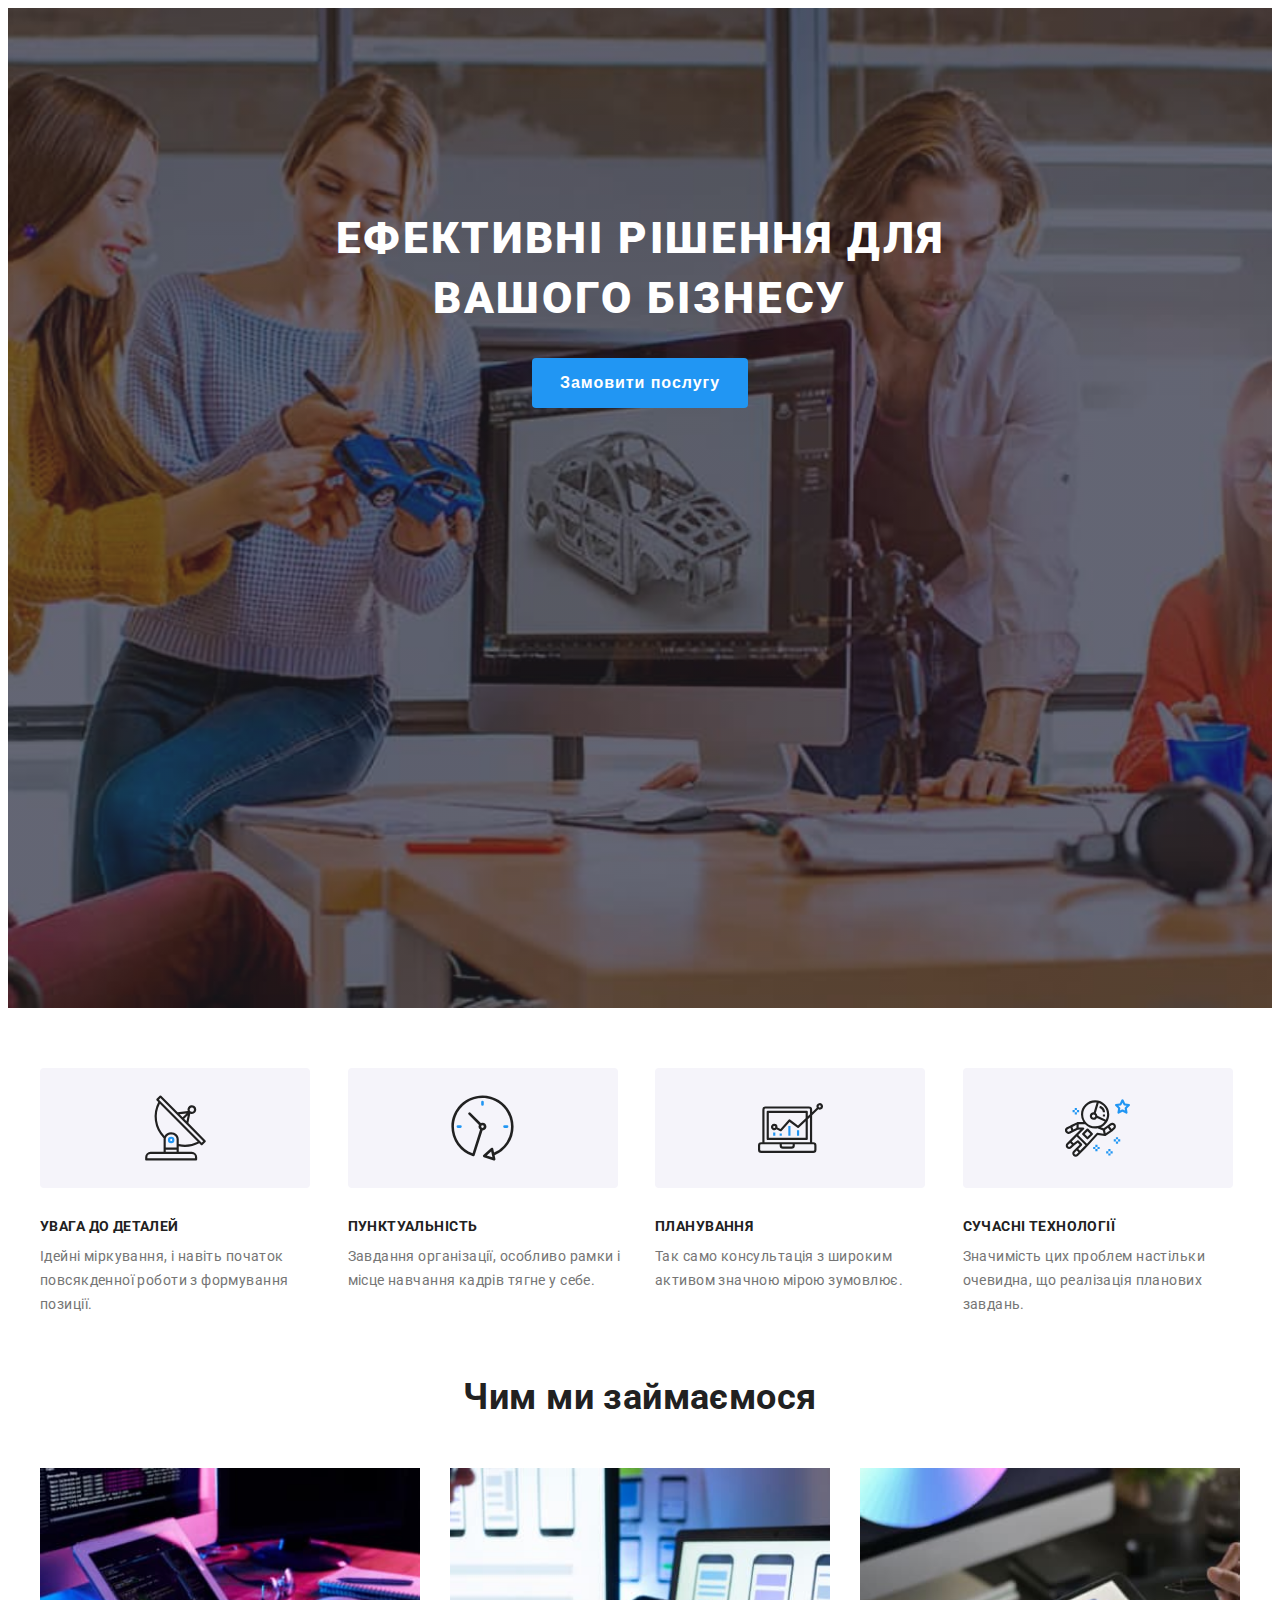
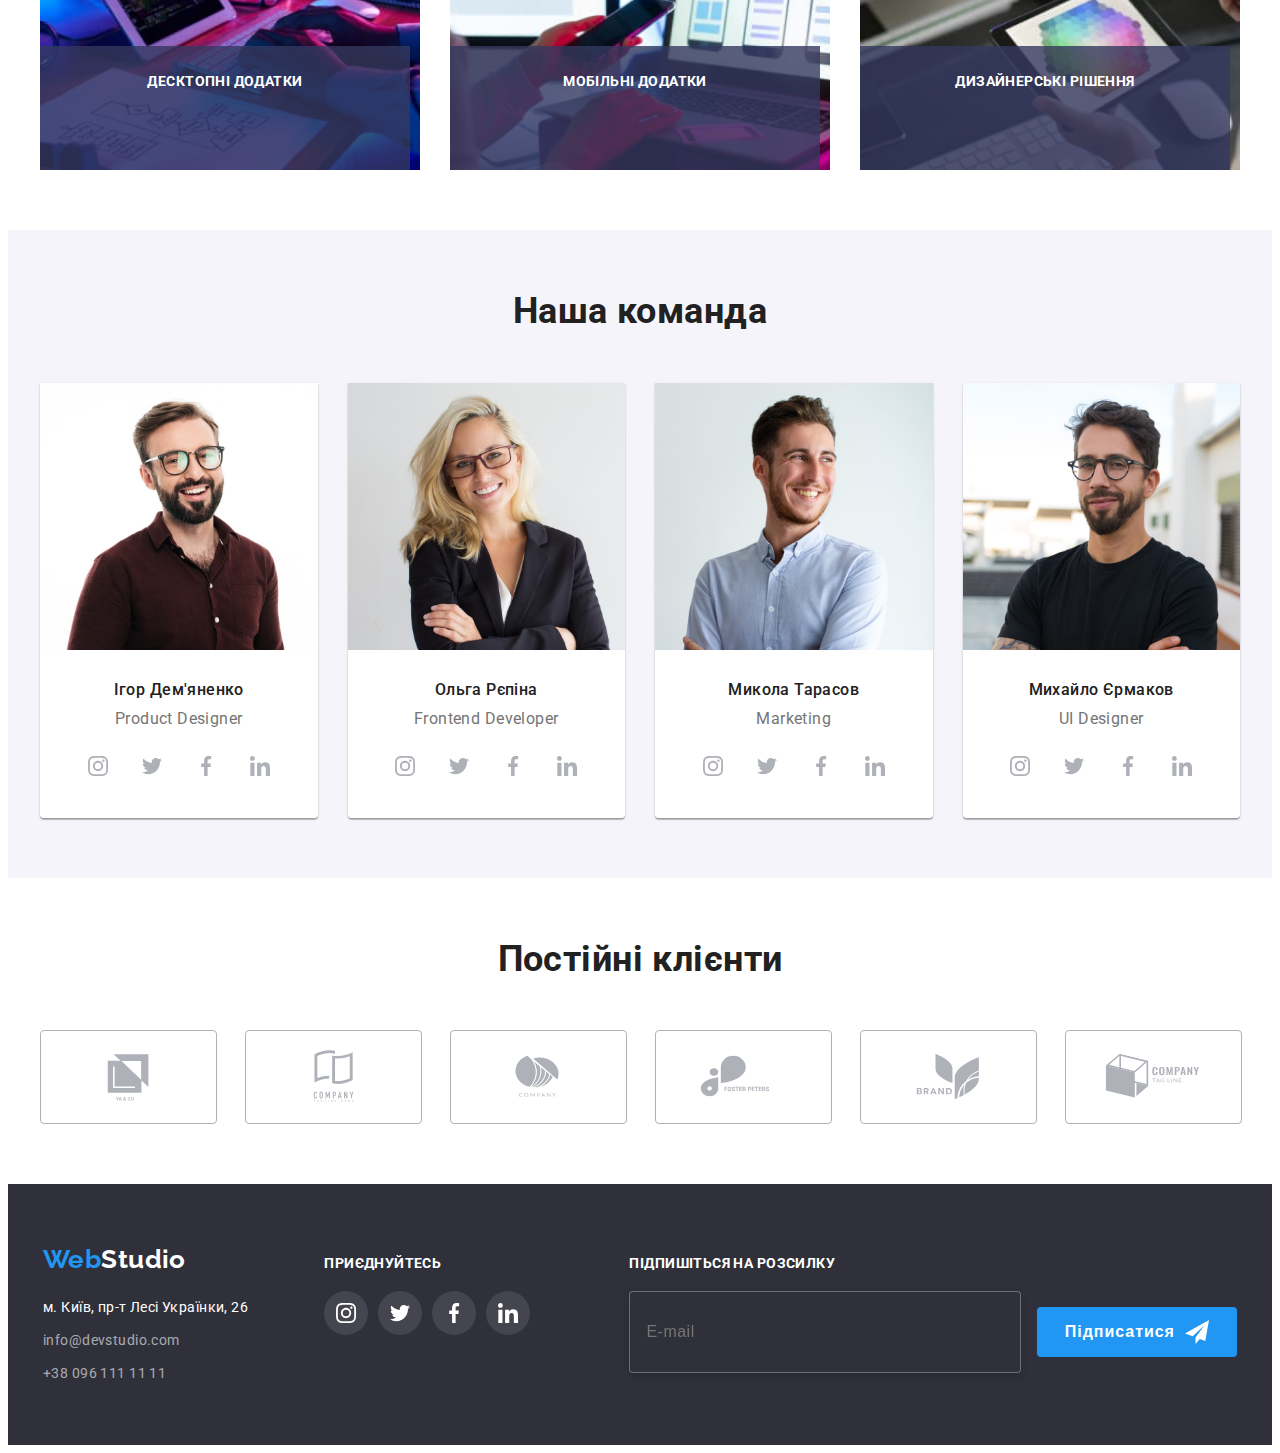
==== index.html @ 46179d44 "Finish footer mob/tablet/desk" ====
<!DOCTYPE html>
<html lang="uk">
  <head>
    <meta charset="UTF-8" />
    <meta http-equiv="X-UA-Compatible" content="IE=edge" />
    <meta name="viewport" content="width=device-width, initial-scale=1.0" />
    <title>Студія</title>
    <link rel="preconnect" href="https://fonts.googleapis.com" />
    <link rel="preconnect" href="https://fonts.gstatic.com" crossorigin />
    <link
      href="https://fonts.googleapis.com/css2?family=Raleway:wght@700&family=Roboto:wght@400;500;700;900&display=swap"
      rel="stylesheet"
    />
    <link
      rel="stylesheet"
      href="https://cdnjs.cloudflare.com/ajax/libs/modern-normalize/1.1.0/modern-normalize.min.css"
      integrity="sha512-wpPYUAdjBVSE4KJnH1VR1HeZfpl1ub8YT/NKx4PuQ5NmX2tKuGu6U/JRp5y+Y8XG2tV+wKQpNHVUX03MfMFn9Q=="
      crossorigin="anonymous"
      referrerpolicy="no-referrer"
    />
    <link rel="stylesheet" href="./css/main.min.css" />
  </head>
  <body>
    <!-- Header -->
    <!-- <header class="header">
      <div class="container header__container">
        <nav class="navigation">
          <a class="logo header__logo link" href="./index.html"
            >Web<span class="logo__text">Studio</span></a
          >
          <ul class="menu list">
            <li class="menu__item">
              <a class="menu__link current link" href="./index.html">Студія</a>
            </li>
            <li class="menu__item">
              <a class="menu__link link" href="./portfolio.html">Портфоліо</a>
            </li>
            <li class="menu__item">
              <a class="menu__link link" href="./index.html">Контакти</a>
            </li>
          </ul>
        </nav>
        <div class="contacts">
          <ul class="contacts__menu list">
            <li class="contacts__item">
              <a class="contacts__link link" href="mailto:info@devstudio.com">
                <svg class="contacts__icon" width="16" height="12">
                  <use href="./images/icons.svg#icon-mail-head"></use>
                </svg>
                info@devstudio.com
              </a>
            </li>
            <li class="contacts__item">
              <a class="contacts__link link" href="tel:+380961111111">
                <svg class="contacts__icon" width="10" height="16">
                  <use href="./images/icons.svg#icon-smartphone-head"></use>
                </svg>
                +38 096 111 11 11</a
              >
            </li>
          </ul>
        </div>
      </div>
    </header> -->
    <!-- Main content -->
    <main>
      <section class="hero section">
        <div class="container">
          <h1 class="hero__title">Ефективні рішення для вашого бізнесу</h1>
          <button class="order__btn btn" type="button" data-modal-open>Замовити послугу</button>
        </div>
      </section>
      <!-- ===Values== -->
      <section class="values section">
        <div class="container">
          <h2 class="visually-hidden">наші цінності</h2>
          <ul class="values__list list">
            <li class="values__item">
              <div class="values__img">
                <svg class="values__icon" width="65" height="70">
                  <use href="./images/icons.svg#icon-antenna"></use>
                </svg>
              </div>
              <h3 class="values__title">УВАГА ДО ДЕТАЛЕЙ</h3>
              <p class="values__text">
                Ідейні міркування, і навіть початок повсякденної роботи з формування позиції.
              </p>
            </li>
            <li class="values__item">
              <div class="values__img">
                <svg class="values__icon" width="65" height="70">
                  <use href="./images/icons.svg#icon-clock"></use>
                </svg>
              </div>
              <h3 class="values__title">ПУНКТУАЛЬНІСТЬ</h3>
              <p class="values__text">
                Завдання організації, особливо рамки і місце навчання кадрів тягне у себе.
              </p>
            </li>
            <li class="values__item">
              <div class="values__img">
                <svg class="values__icon" width="65" height="70">
                  <use href="./images/icons.svg#icon-diagram"></use>
                </svg>
              </div>
              <h3 class="values__title">ПЛАНУВАННЯ</h3>
              <p class="values__text">
                Так само консультація з широким активом значною мірою зумовлює.
              </p>
            </li>
            <li class="values__item">
              <div class="values__img">
                <svg class="values__icon" width="65" height="70">
                  <use href="./images/icons.svg#icon-astronaut"></use>
                </svg>
              </div>
              <h3 class="values__title">СУЧАСНІ ТЕХНОЛОГІЇ</h3>
              <p class="values__text">
                Значимість цих проблем настільки очевидна, що реалізація планових завдань.
              </p>
            </li>
          </ul>
        </div>
      </section>

      <!-- whatwedo -->
      <section class="gallery section">
        <div class="container">
          <h2 class="section__title">Чим ми займаємося</h2>
          <ul class="gallery__list list">
            <li class="gallery__item">
              <img src="./images/whatwedo1.jpg" alt="whatwedo1" width="370" height="295" />
              <p class="gallery__bottom-text">Десктопні додатки</p>
            </li>
            <li class="gallery__item">
              <img src="./images/whatwedo2.jpg" alt="whatwedo2" width="370" height="295" />
              <p class="gallery__bottom-text">Мобільні додатки</p>
            </li>
            <li class="gallery__item">
              <img src="./images/whatwedo3.jpg" alt="whatwedo3" width="370" height="295" />
              <p class="gallery__bottom-text">Дизайнерські рішення</p>
            </li>
          </ul>
        </div>
      </section>

      <!-- our team -->
      <section class="team section">
        <div class="container">
          <h2 class="section__title">Наша команда</h2>
          <ul class="team-list list">
            <li class="team-item">
              <img src="./images/team1.jpg" alt="team-member1" height="260" width="270" />
              <div class="team-section">
                <h3 class="team-title-name">Ігор Дем'яненко</h3>
                <p lang="en" class="team-bottom-text">Product Designer</p>
                <ul class="team-soc-list list">
                  <li>
                    <a class="team-soc-link" href="">
                      <svg class="team-soc-icon" width="20" height="20">
                        <use href="./images/icons.svg#icon-instagram"></use>
                      </svg>
                    </a>
                  </li>
                  <li>
                    <a class="team-soc-link" href="">
                      <svg class="team-soc-icon" width="20" height="20">
                        <use href="./images/icons.svg#icon-twitter"></use>
                      </svg>
                    </a>
                  </li>
                  <li>
                    <a class="team-soc-link" href="">
                      <svg class="team-soc-icon" width="20" height="20">
                        <use href="./images/icons.svg#icon-facebook"></use>
                      </svg>
                    </a>
                  </li>
                  <li>
                    <a class="team-soc-link" href="">
                      <svg class="team-soc-icon" width="20" height="20">
                        <use href="./images/icons.svg#icon-linkedin"></use>
                      </svg>
                    </a>
                  </li>
                </ul>
              </div>
            </li>
            <li class="team-item">
              <img src="./images/team2.jpg" alt="team-member2" height="260" width="270" />
              <div class="team-section">
                <h3 class="team-title-name">Ольга Рєпіна</h3>
                <p lang="en" class="team-bottom-text">Frontend Developer</p>
                <ul class="team-soc-list list">
                  <li>
                    <a class="team-soc-link" href="">
                      <svg class="team-soc-icon" width="20" height="20">
                        <use href="./images/icons.svg#icon-instagram"></use>
                      </svg>
                    </a>
                  </li>
                  <li>
                    <a class="team-soc-link" href="">
                      <svg class="team-soc-icon" width="20" height="20">
                        <use href="./images/icons.svg#icon-twitter"></use>
                      </svg>
                    </a>
                  </li>
                  <li>
                    <a class="team-soc-link" href="">
                      <svg class="team-soc-icon" width="20" height="20">
                        <use href="./images/icons.svg#icon-facebook"></use>
                      </svg>
                    </a>
                  </li>
                  <li>
                    <a class="team-soc-link" href="">
                      <svg class="team-soc-icon" width="20" height="20">
                        <use href="./images/icons.svg#icon-linkedin"></use>
                      </svg>
                    </a>
                  </li>
                </ul>
              </div>
            </li>
            <li class="team-item">
              <img src="./images/team3.jpg" alt="team-member3" height="260" width="270" />
              <div class="team-section">
                <h3 class="team-title-name">Микола Тарасов</h3>
                <p lang="en" class="team-bottom-text">Marketing</p>
                <ul class="team-soc-list list">
                  <li>
                    <a class="team-soc-link" href="">
                      <svg class="team-soc-icon" width="20" height="20">
                        <use href="./images/icons.svg#icon-instagram"></use>
                      </svg>
                    </a>
                  </li>
                  <li>
                    <a class="team-soc-link" href="">
                      <svg class="team-soc-icon" width="20" height="20">
                        <use href="./images/icons.svg#icon-twitter"></use>
                      </svg>
                    </a>
                  </li>
                  <li>
                    <a class="team-soc-link" href="">
                      <svg class="team-soc-icon" width="20" height="20">
                        <use href="./images/icons.svg#icon-facebook"></use>
                      </svg>
                    </a>
                  </li>
                  <li>
                    <a class="team-soc-link" href="">
                      <svg class="team-soc-icon" width="20" height="20">
                        <use href="./images/icons.svg#icon-linkedin"></use>
                      </svg>
                    </a>
                  </li>
                </ul>
              </div>
            </li>
            <li class="team-item">
              <img src="./images/team4.jpg" alt="team-member4" height="260" width="270" />
              <div class="team-section">
                <h3 class="team-title-name">Михайло Єрмаков</h3>
                <p lang="en" class="team-bottom-text">UI Designer</p>
                <ul class="team-soc-list list">
                  <li>
                    <a class="team-soc-link" href="">
                      <svg class="team-soc-icon" width="20" height="20">
                        <use href="./images/icons.svg#icon-instagram"></use>
                      </svg>
                    </a>
                  </li>
                  <li>
                    <a class="team-soc-link" href="">
                      <svg class="team-soc-icon" width="20" height="20">
                        <use href="./images/icons.svg#icon-twitter"></use>
                      </svg>
                    </a>
                  </li>
                  <li>
                    <a class="team-soc-link" href="">
                      <svg class="team-soc-icon" width="20" height="20">
                        <use href="./images/icons.svg#icon-facebook"></use>
                      </svg>
                    </a>
                  </li>
                  <li>
                    <a class="team-soc-link" href="">
                      <svg class="team-soc-icon" width="20" height="20">
                        <use href="./images/icons.svg#icon-linkedin"></use>
                      </svg>
                    </a>
                  </li>
                </ul>
              </div>
            </li>
          </ul>
        </div>
      </section>
      <!-- постійні клієнти -->
      <section class="customer section">
        <div class="container">
          <h2 class="section__title">Постійні клієнти</h2>
          <ul class="customer-list list">
            <li class="customer-item">
              <a class="customer-link list" href="">
                <svg class="customer-icon" width="106" heght="60">
                  <use href="./images/icons.svg#icon-Logo1"></use>
                </svg>
              </a>
            </li>
            <li class="customer-item">
              <a class="customer-link list" href="">
                <svg class="customer-icon" width="106" heght="60">
                  <use href="./images/icons.svg#icon-logo-11"></use>
                </svg>
              </a>
            </li>
            <li class="customer-item">
              <a class="customer-link list" href="">
                <svg class="customer-icon" width="106" heght="60">
                  <use href="./images/icons.svg#icon-Logo2"></use>
                </svg>
              </a>
            </li>
            <li class="customer-item">
              <a class="customer-link list" href="">
                <svg class="customer-icon" width="106" heght="60">
                  <use href="./images/icons.svg#icon-Logo3"></use>
                </svg>
              </a>
            </li>
            <li class="customer-item">
              <a class="customer-link list" href="">
                <svg class="customer-icon" width="106" heght="60">
                  <use href="./images/icons.svg#icon-Logo4"></use>
                </svg>
              </a>
            </li>
            <li class="customer-item">
              <a class="customer-link list" href="">
                <svg class="customer-icon" width="106" heght="60">
                  <use href="./images/icons.svg#icon-Logo5"></use>
                </svg>
              </a>
            </li>
          </ul>
        </div>
      </section>
    </main>
    <!-- footer -->
    <footer class="footer">
      <div class="container">
        <div class="footer-wrap">
          <div class="footer-contacts-box">
            <a class="logo footer-logo link" href="./index.html"
              >Web<span class="footer-logo-part">Studio</span></a
            >
            <address class="footer-contacts-address">м. Київ, пр-т Лесі Українки, 26</address>
            <ul class="footer-contats-list list">
              <li>
                <a class="footer-contacts-link link" href="mailto:info@devstudio.com"
                  >info@devstudio.com</a
                >
              </li>
              <li>
                <a class="footer-contacts-link link" href="tel:+380961111111">+38 096 111 11 11</a>
              </li>
            </ul>
          </div>
          <div class="footer-social">
            <p class="footer-social-text">приєднуйтесь</p>
            <ul class="footer-social-list list">
              <li>
                <a class="footer-social-link" href="">
                  <svg class="footer-social-icon" width="20" height="20">
                    <use href="./images/icons.svg#icon-instagram"></use>
                  </svg>
                </a>
              </li>
              <li>
                <a class="footer-social-link" href="">
                  <svg class="footer-social-icon" width="20" height="20">
                    <use href="./images/icons.svg#icon-twitter"></use>
                  </svg>
                </a>
              </li>
              <li>
                <a class="footer-social-link" href="">
                  <svg class="footer-social-icon" width="20" height="20">
                    <use href="./images/icons.svg#icon-facebook"></use>
                  </svg>
                </a>
              </li>
              <li>
                <a class="footer-social-link" href="">
                  <svg class="footer-social-icon" width="20" height="20">
                    <use href="./images/icons.svg#icon-linkedin"></use>
                  </svg>
                </a>
              </li>
            </ul>
          </div>

          <div>
            <form action="javascript:void(0);">
              <p class="footer-input-text">Підпишіться на розсилку</p>
              <label>
                <input type="email" name="email" placeholder="E-mail" class="footer-input" />
              </label>

              <button type="submit" class="footer-input-button btn">
                Підписатися
                <svg class="footer-icon-btn" width="24" height="24">
                  <use href="./images/icons.svg#icon-send"></use>
                </svg>
              </button>
            </form>
          </div>
        </div>
      </div>
    </footer>
    <!-- Modal -->
    <div class="backdrop is-hidden" data-modal>
      <div class="modal">
        <h3 class="modal-title">Залиште свої дані, ми вам передзвонимо</h3>
        <form class="modal-form">
          <div class="modal-field">
            <label for="user-name" class="label-name">Ім'я</label>

            <div class="input-wrap">
              <input type="text" name="user-name" class="modal-input" id="user-name" required />
              <svg class="input-icon" width="18" height="18">
                <use href="./images/icons.svg#icon-person"></use>
              </svg>
            </div>
          </div>

          <div class="modal-field">
            <label for="user-phone" class="label-name">Телефон</label>
            <div class="input-wrap">
              <input type="tel" name="user-phone" class="modal-input" id="user-phone" />
              <svg class="input-icon" width="18" height="18">
                <use href="./images/icons.svg#icon-phone"></use>
              </svg>
            </div>
          </div>

          <div class="modal-field">
            <label for="user-mail" class="label-name">Пошта</label>
            <div class="input-wrap">
              <input type="email" name="user-mail" class="modal-input" id="user-mail" />
              <svg class="input-icon" width="18" height="18">
                <use href="./images/icons.svg#icon-email"></use>
              </svg>
            </div>
          </div>

          <div class="modal-field">
            <label>
              <span class="label-name">Коментар</span>
              <textarea name="text" placeholder="Введіть текст" class="form-comment"></textarea>
            </label>
          </div>

          <div class="modal-checkbox">
            <input
              type="checkbox"
              name="policy"
              id="policy"
              value="true"
              class="input-check visually-hidden"
            />

            <label for="policy" class="checkbox-text">
              <span>
                <svg class="icon-check" widh="16" height="15">
                  <use href="./images/icons.svg#icon-check"></use>
                </svg>
              </span>
              <p class="policy-text">
                Погоджуюся розсилкою та приймаю
                <a href="#" class="policy-link">Умови договору</a>
              </p>
            </label>
          </div>
          <button type="submit" class="modal-send-btn">Відправити</button>
        </form>
        <button type="button" class="modal-btn" data-modal-close>
          <svg class="modal-icon" widh="18" height="18">
            <use href="./images/icons.svg#icon-close"></use>
          </svg>
        </button>
      </div>
    </div>
    <script src="./js/modal.js"></script>
  </body>
</html>
---- css/main.min.css ----
:root{--accent-color: #2196f3;--primary-text-color: #212121;--secondary-text-color: #757575;--hero-footer-color: #2f303a;--background-text-color: #ffffff;--svg-primary-color: #afb1b8;--background-section-color: #f5f5f5;--transition-duration: 250ms;--transition-timing-function: cubic-bezier(0.4, 0, 0.2, 1)}p,h1,h2,h3{margin:0}ul{margin:0;padding:0}.link{text-decoration:none}.list{list-style:none}img{display:block;max-width:100%;height:auto;width:100%}body{font-family:"Roboto",sans-serif;font-size:14px;color:var(--primary-text-color);background-color:var(--background-text-color);letter-spacing:.03em}.container{width:100%;padding-left:15px;padding-right:15px;margin:0 auto}@media screen and (min-width: 480px){.container{width:480px}}@media screen and (min-width: 768px){.container{width:768px}}@media screen and (min-width: 1200px){.container{width:1200px}}.btn{font-weight:700;font-size:16px;line-height:1.875;letter-spacing:.06em;border-radius:4px;height:50px;color:var(--background-text-color);background:var(--accent-color);border:none;cursor:pointer}.logo{font-family:"Raleway";font-style:normal;font-weight:700;font-size:24px;line-height:1.1666666667;display:inline-block}@media screen and (min-width: 1200px){.logo{font-size:26px;line-height:1.1923076923}}.section{padding:60px 0}.visually-hidden{position:absolute;white-space:nowrap;width:1px;height:1px;overflow:hidden;border:0;padding:0;clip:rect(0 0 0 0);-webkit-clip-path:inset(50%);clip-path:inset(50%);margin:-1px}.section__title{font-size:28px;line-height:1.1785714286;margin-bottom:30px;text-align:center}@media screen and (min-width: 1200px){.section__title{font-size:36px;margin-bottom:50px}}.backdrop{position:fixed;top:0;width:100%;height:100%;background-color:rgba(0,0,0,.2);-webkit-transition:opacity var(--transition-duration) var(--transition-timing-function),visibility var(--transition-duration) var(--transition-timing-function);transition:opacity var(--transition-duration) var(--transition-timing-function),visibility var(--transition-duration) var(--transition-timing-function)}.modal{width:528px;min-height:581px;background-color:var(--background-text-color);-webkit-box-shadow:0px 1px 3px rgba(0,0,0,.12),0px 1px 1px rgba(0,0,0,.14),0px 2px 1px rgba(0,0,0,.2);box-shadow:0px 1px 3px rgba(0,0,0,.12),0px 1px 1px rgba(0,0,0,.14),0px 2px 1px rgba(0,0,0,.2);border-radius:4px;position:absolute;top:50%;left:50%;-webkit-transform:translate(-50%, -50%);transform:translate(-50%, -50%);padding:40px}.modal-btn{width:30px;height:30px;border:1px solid rgba(0,0,0,.1);background-color:var(--background-text-color);border-radius:50%;position:absolute;top:8px;right:8px;display:-webkit-box;display:-ms-flexbox;display:flex;-webkit-box-pack:center;-ms-flex-pack:center;justify-content:center;-webkit-box-align:center;-ms-flex-align:center;align-items:center;cursor:pointer;-webkit-transition:fill var(--transition-duration) var(--transition-timing-function);transition:fill var(--transition-duration) var(--transition-timing-function)}.modal-btn:hover,.modal-btn:focus{fill:var(--accent-color)}.is-hidden{opacity:0;visibility:hidden;pointer-events:none}.modal-title{text-align:center;font-size:20px;line-height:1.15;text-align:center;color:var(--primary-text-color);margin-bottom:12px}.modal-field{margin-bottom:10px}.modal-field:nth-child(4){margin-bottom:20px}.label-name{font-weight:400;font-size:12px;line-height:1.1666666667;letter-spacing:.01em;color:var(--secondary-text-color);margin-bottom:5px;display:inline-block}.input-wrap{position:relative}.modal-input{width:100%;height:40px;border:1px solid rgba(33,33,33,.2);border-radius:4px;display:inline-block;outline:rgba(0,0,0,0);cursor:pointer;padding:12px 12px 12px 42px;-webkit-transition:border-color var(--transition-duration) var(--transition-timing-function);transition:border-color var(--transition-duration) var(--transition-timing-function)}.modal-input:focus{border-color:var(--accent-color)}.input-icon{position:absolute;top:50%;-webkit-transform:translateY(-50%);transform:translateY(-50%);left:15px;-webkit-transition:fill var(--transition-duration) var(--transition-timing-function);transition:fill var(--transition-duration) var(--transition-timing-function)}.modal-input:focus+.input-icon{fill:var(--accent-color)}.form-comment{display:block;width:100%;height:120px;resize:none;border:1px solid rgba(33,33,33,.2);border-radius:4px;outline:rgba(0,0,0,0);padding:16px 12px;cursor:pointer;-webkit-transition:border-color var(--transition-duration) var(--transition-timing-function);transition:border-color var(--transition-duration) var(--transition-timing-function)}.form-comment:focus{border-color:var(--accent-color)}.modal-checkbox{margin-bottom:30px}.checkbox-text{line-height:1.71;-webkit-box-align:center;-ms-flex-align:center;align-items:center;display:-webkit-box;display:-ms-flexbox;display:flex;cursor:pointer;padding-left:12px}.checkbox-text span{width:16px;height:15px;border:2px solid #111319;border-radius:2px;margin-right:8px;display:-webkit-box;display:-ms-flexbox;display:flex;-webkit-box-align:center;-ms-flex-align:center;align-items:center;-webkit-box-pack:center;-ms-flex-pack:center;justify-content:center;fill:rgba(0,0,0,0);-webkit-transition:fill var(--transition-duration) var(--transition-timing-function),background-color var(--transition-duration) var(--transition-timing-function);transition:fill var(--transition-duration) var(--transition-timing-function),background-color var(--transition-duration) var(--transition-timing-function)}.checkbox-text .input-check:checked+span{background-color:var(--accent-color);fill:var(--background-text-color);border-color:rgba(0,0,0,0)}.policy-text{font-size:14px;line-height:1.71;color:var(--secondary-text-color);margin-left:8px}.policy-link{font-size:14px;line-height:1.71;color:var(--accent-color)}.modal-send-btn{border:none;background-color:var(--accent-color);-webkit-box-shadow:0px 4px 4px rgba(0,0,0,.15);box-shadow:0px 4px 4px rgba(0,0,0,.15);border-radius:4px;display:block;min-width:200px;height:50px;padding:10px 52px;font-weight:700;font-size:16px;line-height:1.88;-webkit-box-align:center;-ms-flex-align:center;align-items:center;text-align:center;letter-spacing:.06em;color:var(--background-text-color);margin:0 auto;cursor:pointer;-webkit-transition:background-color var(--transition-duration) var(--transition-timing-function);transition:background-color var(--transition-duration) var(--transition-timing-function)}.modal-send-btn:hover,.modal-send-btn:focus{background-color:#188ce8}.header{border-bottom:1px solid #ececec;height:80px}.header__container,.navigation{display:-webkit-box;display:-ms-flexbox;display:flex;-webkit-box-align:center;-ms-flex-align:center;align-items:center}.header__logo{color:var(--accent-color);margin-right:93px;padding-top:24px;padding-bottom:25px;display:inline-block}.logo__text{color:#000}.menu{display:-webkit-box;display:-ms-flexbox;display:flex}.menu__item:not(:last-child){margin-right:50px}.menu__link{font-weight:500;line-height:1.1428571429;letter-spacing:.02em;color:var(--primary-text-color);display:inline-block;padding-top:32px;padding-bottom:32px;position:relative;-webkit-transition:color var(--transition-duration) var(--transition-timing-function);transition:color var(--transition-duration) var(--transition-timing-function)}.menu__link:hover,.menu__link:focus{color:var(--accent-color)}.menu__link.current{color:var(--accent-color)}.menu__link::after{content:"";display:block;width:100%;height:4px;background:#2196f3;border-radius:2px;left:0;bottom:0;position:absolute;opacity:0}.menu__link:hover::after,.menu__link:focus::after{content:"";width:100%;height:4px;background-color:var(--accent-color);border-radius:2px;left:0;bottom:0;position:absolute}.menu__link.current::after{opacity:1}.contacts{margin-left:auto}.contacts__menu{display:-webkit-box;display:-ms-flexbox;display:flex;gap:50px}.contacts__link{font-weight:500;line-height:1.1428571429;letter-spacing:.02em;color:var(--secondary-text-color);display:-webkit-box;display:-ms-flexbox;display:flex;-webkit-box-align:center;-ms-flex-align:center;align-items:center;padding-top:32px;padding-bottom:32px;-webkit-transition:color var(--transition-duration) var(--transition-timing-function);transition:color var(--transition-duration) var(--transition-timing-function)}.contacts__link:hover,.contacts__link:focus{color:var(--accent-color)}.contacts__icon{margin-right:10px;fill:currentColor}.contacts__icon:hover,.contacts__icon:focus{fill:var(--accent-color)}.hero{background-color:var(--hero-footer-color);padding:118px 0;text-align:center;max-width:480px;height:400px;background-image:-webkit-gradient(linear, left top, left bottom, from(rgba(47, 48, 58, 0.4)), to(rgba(47, 48, 58, 0.4))),url(../images/hero.jpg);background-image:linear-gradient(rgba(47, 48, 58, 0.4), rgba(47, 48, 58, 0.4)),url(../images/hero.jpg);background-size:cover;background-position:center;background-repeat:no-repeat;margin:0 auto}@media screen and (min-width: 768px){.hero{max-width:768px;height:400px}}@media screen and (min-width: 1200px){.hero{padding:200px 0;max-width:1600px;height:600px}}.hero__title{font-weight:900;font-size:26px;line-height:1.6153846154;letter-spacing:.06em;text-transform:uppercase;color:var(--background-text-color);max-width:360px;margin:0 auto 30px}@media screen and (min-width: 1200px){.hero__title{max-width:696px;font-size:44px;line-height:1.3636363636}}.order__btn{min-width:200px;margin:0 auto}@media screen and (min-width: 1200px){.order__btn{min-width:216px}}.values{border-color:var(--background-text-color)}.values__list{display:-webkit-box;display:-ms-flexbox;display:flex;-ms-flex-wrap:wrap;flex-wrap:wrap;gap:30px}.values__item{width:100%}@media screen and (min-width: 768px){.values__item{width:calc((100% - 30px)/2)}}@media screen and (min-width: 1200px){.values__item{width:calc((100% - 90px)/4)}}.values__img{width:270px;height:120px;background:#f5f4fa;border-radius:4px;gap:30px;margin-bottom:30px;-webkit-box-align:center;-ms-flex-align:center;align-items:center;-webkit-box-pack:center;-ms-flex-pack:center;justify-content:center;display:-webkit-box;display:-ms-flexbox;display:flex}.values__icon{-webkit-box-align:center;-ms-flex-align:center;align-items:center;-webkit-box-pack:center;-ms-flex-pack:center;justify-content:center}.values__title{font-size:14px;line-height:1.1428571429;text-transform:uppercase;margin-bottom:10px}.values__text{line-height:1.7142857143;color:var(--secondary-text-color);min-width:270px}.gallery{padding-top:0;background-color:var(--background-text-color)}@media screen and (max-width: 1199px){.gallery{display:none}}.gallery__list{display:-webkit-box;display:-ms-flexbox;display:flex;gap:30px}.gallery__item{width:calc((100% - 60px)/3);position:relative}.gallery__bottom-text{width:370px;height:70px;bottom:0;left:0;color:var(--background-text-color);line-height:1.1428571429;font-weight:700;text-align:center;text-transform:uppercase;background-color:rgba(53,56,95,.8);padding-top:27px;padding-bottom:27px;position:absolute}.team{background:#f5f4fa}.team-list{display:-webkit-box;display:-ms-flexbox;display:flex;-ms-flex-wrap:wrap;flex-wrap:wrap;gap:30px}.team-item{width:100%;-webkit-box-shadow:0px 1px 3px rgba(0,0,0,.12),0px 1px 1px rgba(0,0,0,.14),0px 2px 1px rgba(0,0,0,.2);box-shadow:0px 1px 3px rgba(0,0,0,.12),0px 1px 1px rgba(0,0,0,.14),0px 2px 1px rgba(0,0,0,.2);border-radius:0px 0px 4px 4px}@media screen and (min-width: 768px){.team-item{width:calc((100% - 30px)/2)}}@media screen and (min-width: 1200px){.team-item{width:calc((100% - 90px)/4)}}.team-section{padding:30px 0;background:#fff;border-radius:0px 0px 4px 4px;text-align:center}.team-title-name{font-weight:500;font-size:16px;line-height:1.1875;margin-bottom:10px}.team-bottom-text{font-size:16px;line-height:1.1875;color:var(--secondary-text-color);margin-bottom:16px}.team-soc-list{display:-webkit-box;display:-ms-flexbox;display:flex;-webkit-box-pack:center;-ms-flex-pack:center;justify-content:center;gap:10px}.team-soc-link{width:44px;height:44px;border-radius:50%;background-color:var(--background-text-color);display:-webkit-box;display:-ms-flexbox;display:flex;-webkit-box-align:center;-ms-flex-align:center;align-items:center;-webkit-box-pack:center;-ms-flex-pack:center;justify-content:center;-webkit-transition:background-color var(--transition-duration) var(--transition-timing-function),fill var(--transition-duration) var(--transition-timing-function);transition:background-color var(--transition-duration) var(--transition-timing-function),fill var(--transition-duration) var(--transition-timing-function)}.team-soc-link:hover,.team-soc-link:focus{background-color:var(--accent-color)}.team-soc-icon{fill:var(--svg-primary-color)}.team-soc-link:hover .team-soc-icon,.team-soc-link:focus .team-soc-icon{fill:var(--background-text-color)}.customer{background-color:var(--background-text-color)}.customer-list{display:-webkit-box;display:-ms-flexbox;display:flex;gap:30px;-ms-flex-wrap:wrap;flex-wrap:wrap;-webkit-box-pack:center;-ms-flex-pack:center;justify-content:center}.customer-item{width:calc((100% - 30px)/2)}@media screen and (min-width: 768px){.customer-item{width:calc((100% - 60px)/3)}}@media screen and (min-width: 1200px){.customer-item{width:calc((100% - 150px)/6)}}.customer-link{width:100%;height:92px;border:1px solid var(--svg-primary-color);border-radius:4px;display:-webkit-box;display:-ms-flexbox;display:flex;-webkit-box-align:center;-ms-flex-align:center;align-items:center;-webkit-box-pack:center;-ms-flex-pack:center;justify-content:center;-webkit-transition:border-color var(--transition-duration) var(--transition-timing-function);transition:border-color var(--transition-duration) var(--transition-timing-function)}.customer-link:hover,.customer-link:focus{border-color:var(--accent-color)}.customer-icon{fill:var(--svg-primary-color);height:60px;-webkit-transition:fill var(--transition-duration) var(--transition-timing-function);transition:fill var(--transition-duration) var(--transition-timing-function)}.customer-link:hover .customer-icon,.customer-link:focus .customer-icon{fill:var(--accent-color)}.footer{background:var(--hero-footer-color);padding:60px 0}@media screen and (min-width: 768px){.footer-wrap{-ms-flex-pack:distribute;justify-content:space-around;-ms-flex-wrap:wrap;flex-wrap:wrap;display:-webkit-box;display:-ms-flexbox;display:flex;-webkit-box-align:baseline;-ms-flex-align:baseline;align-items:baseline}}@media(max-width: 1199px){.footer-wrap{text-align:center}}.footer-contacts-box{margin-bottom:60px}@media screen and (min-width: 1200px){.footer-contacts-box{margin-right:70px;margin-bottom:0}}.footer-logo{display:inline-block;margin-bottom:20px;color:var(--accent-color)}.footer-logo-part{color:var(--background-text-color)}.footer-contacts-address{font-size:14px;font-style:normal;line-height:1.7142857143;color:var(--background-text-color);margin-bottom:9px}.footer-contats-list li:not(:last-child){margin-bottom:9px}.footer-contacts-link{line-height:1.7142857143;color:rgba(255,255,255,.6);-webkit-transition:color var(--transition-duration) var(--transition-timing-function);transition:color var(--transition-duration) var(--transition-timing-function)}.footer-contacts-link:hover,.footer-contacts-link:focus{color:var(--accent-color)}.footer-social{margin-bottom:60px}@media screen and (min-width: 768px){.footer-social{margin-bottom:0}}@media screen and (min-width: 1200px){.footer-social{margin-right:93px}}.footer-social-text{display:inline-block;font-weight:700;font-size:14px;line-height:1.1428571429;text-transform:uppercase;color:var(--background-text-color);margin-bottom:20px}.footer-social-list{display:-webkit-box;display:-ms-flexbox;display:flex;gap:10px;-webkit-box-pack:center;-ms-flex-pack:center;justify-content:center}.footer-social-link{width:44px;height:44px;border-radius:50%;background-color:rgba(255,255,255,.1);display:-webkit-box;display:-ms-flexbox;display:flex;-webkit-box-align:center;-ms-flex-align:center;align-items:center;-webkit-box-pack:center;-ms-flex-pack:center;justify-content:center;-webkit-transition:background-color var(--transition-duration) var(--transition-timing-function);transition:background-color var(--transition-duration) var(--transition-timing-function)}.footer-social-link:hover,.footer-social-link:focus{background-color:var(--accent-color)}.footer-social-icon{fill:var(--background-text-color)}.footer-social-link:hover .footer-social-icon,.footer-social-link:focus .footer-social-icon{fill:var(--background-text-color)}.footer-input-text{font-weight:700;line-height:1.1428571429;text-transform:uppercase;color:var(--background-text-color);margin-bottom:20px}.footer-input{border:1px solid rgba(255,255,255,.3);border-radius:4px;min-width:100%;height:50px;color:rgba(255,255,255,.6);background-color:#2f303a;font-weight:400;font-size:16px;line-height:1.25;letter-spacing:.03em;-webkit-filter:drop-shadow(0px 4px 4px rgba(0, 0, 0, 0.15));filter:drop-shadow(0px 4px 4px rgba(0, 0, 0, 0.15));border-radius:4px;outline:rgba(0,0,0,0);padding:15px 16px}@media screen and (min-width: 1200px){.footer-input{min-width:358px}}.footer-input-button{-webkit-box-align:center;-ms-flex-align:center;align-items:center;text-align:center;min-width:200px;-webkit-box-pack:center;-ms-flex-pack:center;justify-content:center;gap:10px;display:-webkit-inline-box;display:-ms-inline-flexbox;display:inline-flex;margin-top:20px}@media screen and (min-width: 1200px){.footer-input-button{margin-left:12px;margin-top:0}}.portfolio-navigation-list{display:-webkit-box;display:-ms-flexbox;display:flex;-webkit-box-pack:center;-ms-flex-pack:center;justify-content:center;gap:8px;margin-bottom:50px}.portfolio-btn{font-family:"Roboto";font-style:normal;font-weight:500;font-size:16px;line-height:1.625;color:var(--primary-text-color);border-radius:4px;border:rgba(0,0,0,0);padding:6px 22px;background:#f5f4fa;cursor:pointer;-webkit-transition:color var(--transition-duration) var(--transition-timing-function),background-color var(--transition-duration) var(--transition-timing-function),-webkit-box-shadow var(--transition-duration) var(--transition-timing-function);transition:color var(--transition-duration) var(--transition-timing-function),background-color var(--transition-duration) var(--transition-timing-function),-webkit-box-shadow var(--transition-duration) var(--transition-timing-function);transition:color var(--transition-duration) var(--transition-timing-function),background-color var(--transition-duration) var(--transition-timing-function),box-shadow var(--transition-duration) var(--transition-timing-function);transition:color var(--transition-duration) var(--transition-timing-function),background-color var(--transition-duration) var(--transition-timing-function),box-shadow var(--transition-duration) var(--transition-timing-function),-webkit-box-shadow var(--transition-duration) var(--transition-timing-function)}.portfolio-btn:hover,.portfolio-btn:focus,.portfolio-btn.active{color:var(--background-text-color);background-color:var(--accent-color);-webkit-box-shadow:0px 3px 1px rgba(0,0,0,.1),0px 1px 2px rgba(0,0,0,.08),0px 2px 2px rgba(0,0,0,.12);box-shadow:0px 3px 1px rgba(0,0,0,.1),0px 1px 2px rgba(0,0,0,.08),0px 2px 2px rgba(0,0,0,.12)}.portfolio-hero-list{display:-webkit-box;display:-ms-flexbox;display:flex;-ms-flex-wrap:wrap;flex-wrap:wrap;gap:30px}.portfolio-hero-item{width:calc((100% - 60px)/3);-webkit-transition:-webkit-box-shadow var(--transition-duration) var(--transition-timing-function);transition:-webkit-box-shadow var(--transition-duration) var(--transition-timing-function);transition:box-shadow var(--transition-duration) var(--transition-timing-function);transition:box-shadow var(--transition-duration) var(--transition-timing-function), -webkit-box-shadow var(--transition-duration) var(--transition-timing-function)}.portfolio-hero-item:hover,.portfolio-hero-item:focus{-webkit-box-shadow:0px 1px 1px rgba(0,0,0,.12),0px 4px 4px rgba(0,0,0,.06),1px 4px 6px rgba(0,0,0,.16);box-shadow:0px 1px 1px rgba(0,0,0,.12),0px 4px 4px rgba(0,0,0,.06),1px 4px 6px rgba(0,0,0,.16)}.portfolio-hero-item:last-child{margin-right:0}.portfolio-link{display:block}.portfolio-overlay{position:relative;overflow:hidden}.portfolio-overlay-text{font-size:18px;line-height:1.56;color:var(--background-text-color);background-color:rgba(33,150,243,.9);padding:63px 24px;position:absolute;top:0;left:0;height:100%;-webkit-transform:translateY(100%);transform:translateY(100%);-webkit-transition:-webkit-transform var(--transition-duration) var(--transition-timing-function);transition:-webkit-transform var(--transition-duration) var(--transition-timing-function);transition:transform var(--transition-duration) var(--transition-timing-function);transition:transform var(--transition-duration) var(--transition-timing-function), -webkit-transform var(--transition-duration) var(--transition-timing-function);overflow:auto}.portfolio-link:hover .portfolio-overlay-text,.portfolio-link:focus .portfolio-overlay-text{-webkit-transform:translateY(0);transform:translateY(0)}.portfolio-item-box{padding:20px 24px;border:1px solid #eee;border-top:none}.portfolio-title{font-size:18px;line-height:2;letter-spacing:.06em;color:var(--primary-text-color);margin-bottom:4px}.portfolio-text{font-size:16px;line-height:1.875;color:var(--secondary-text-color)}/*# sourceMappingURL=main.min.css.map */
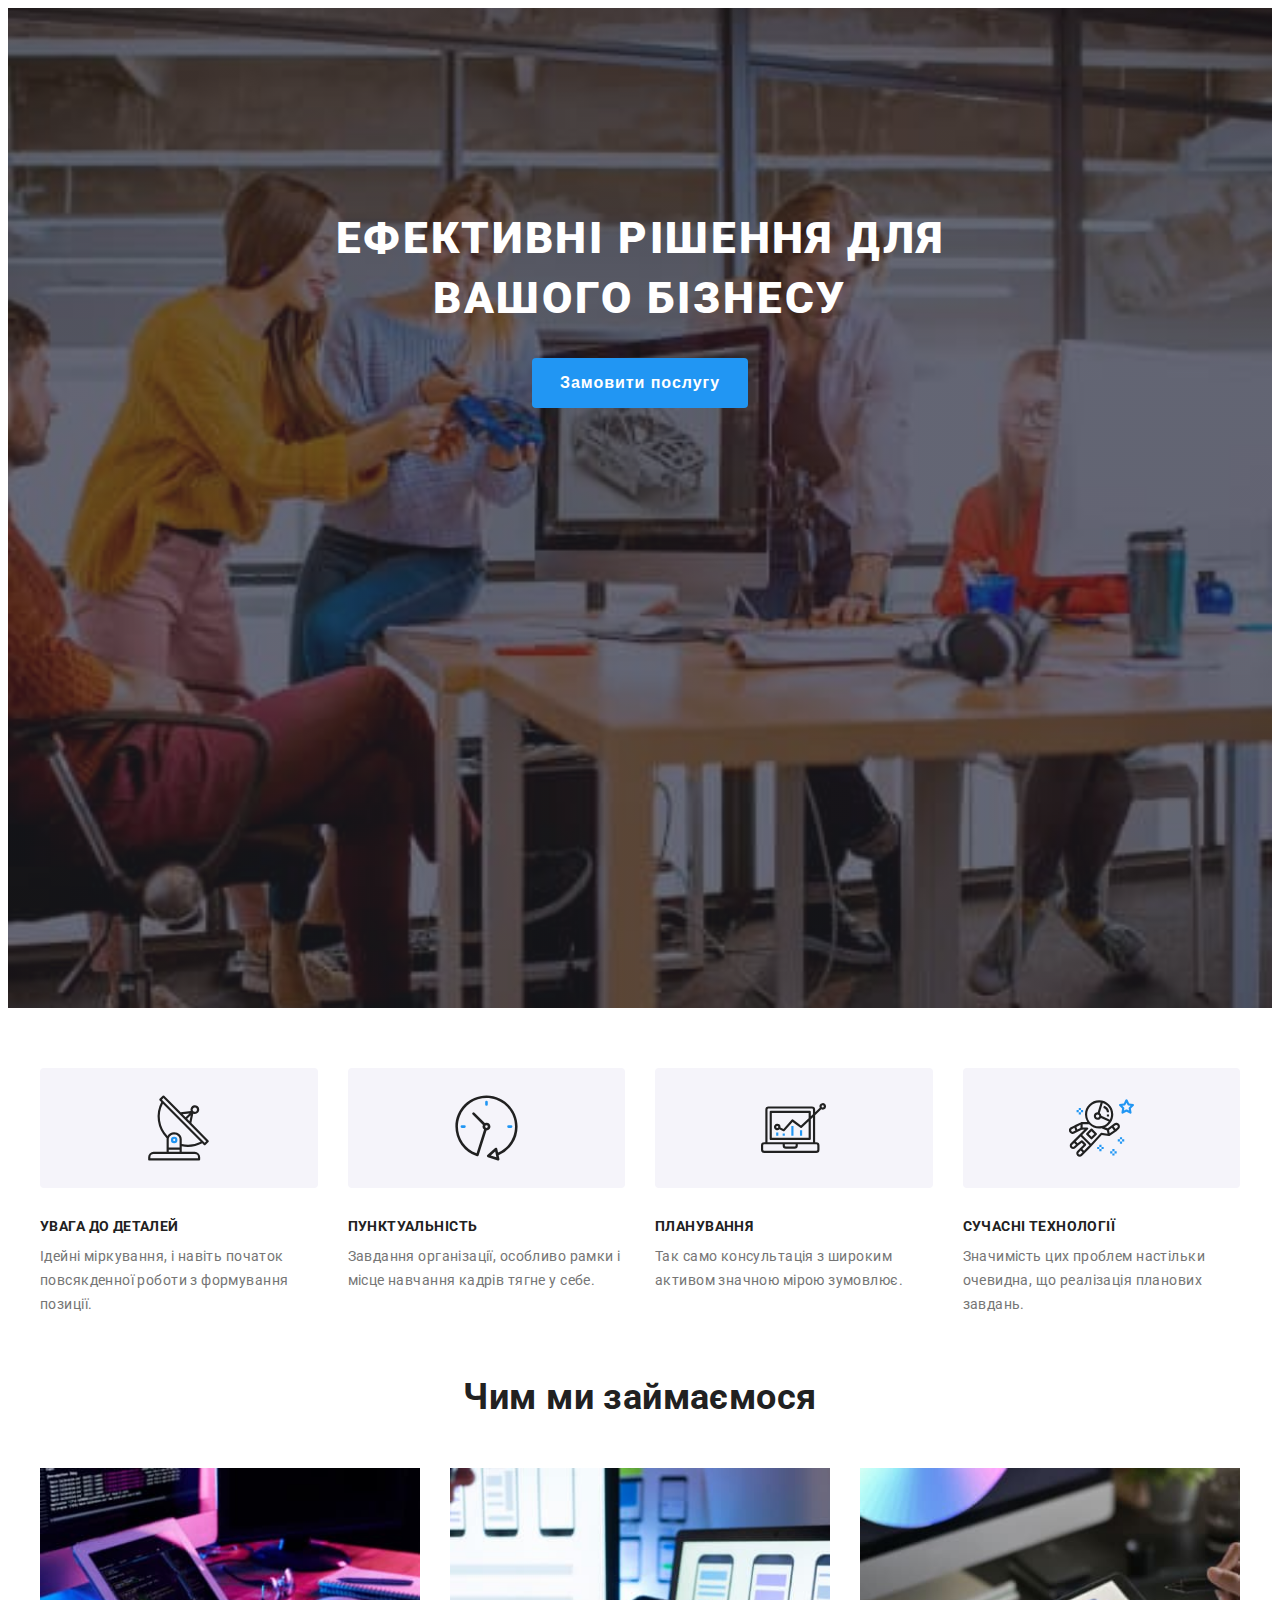
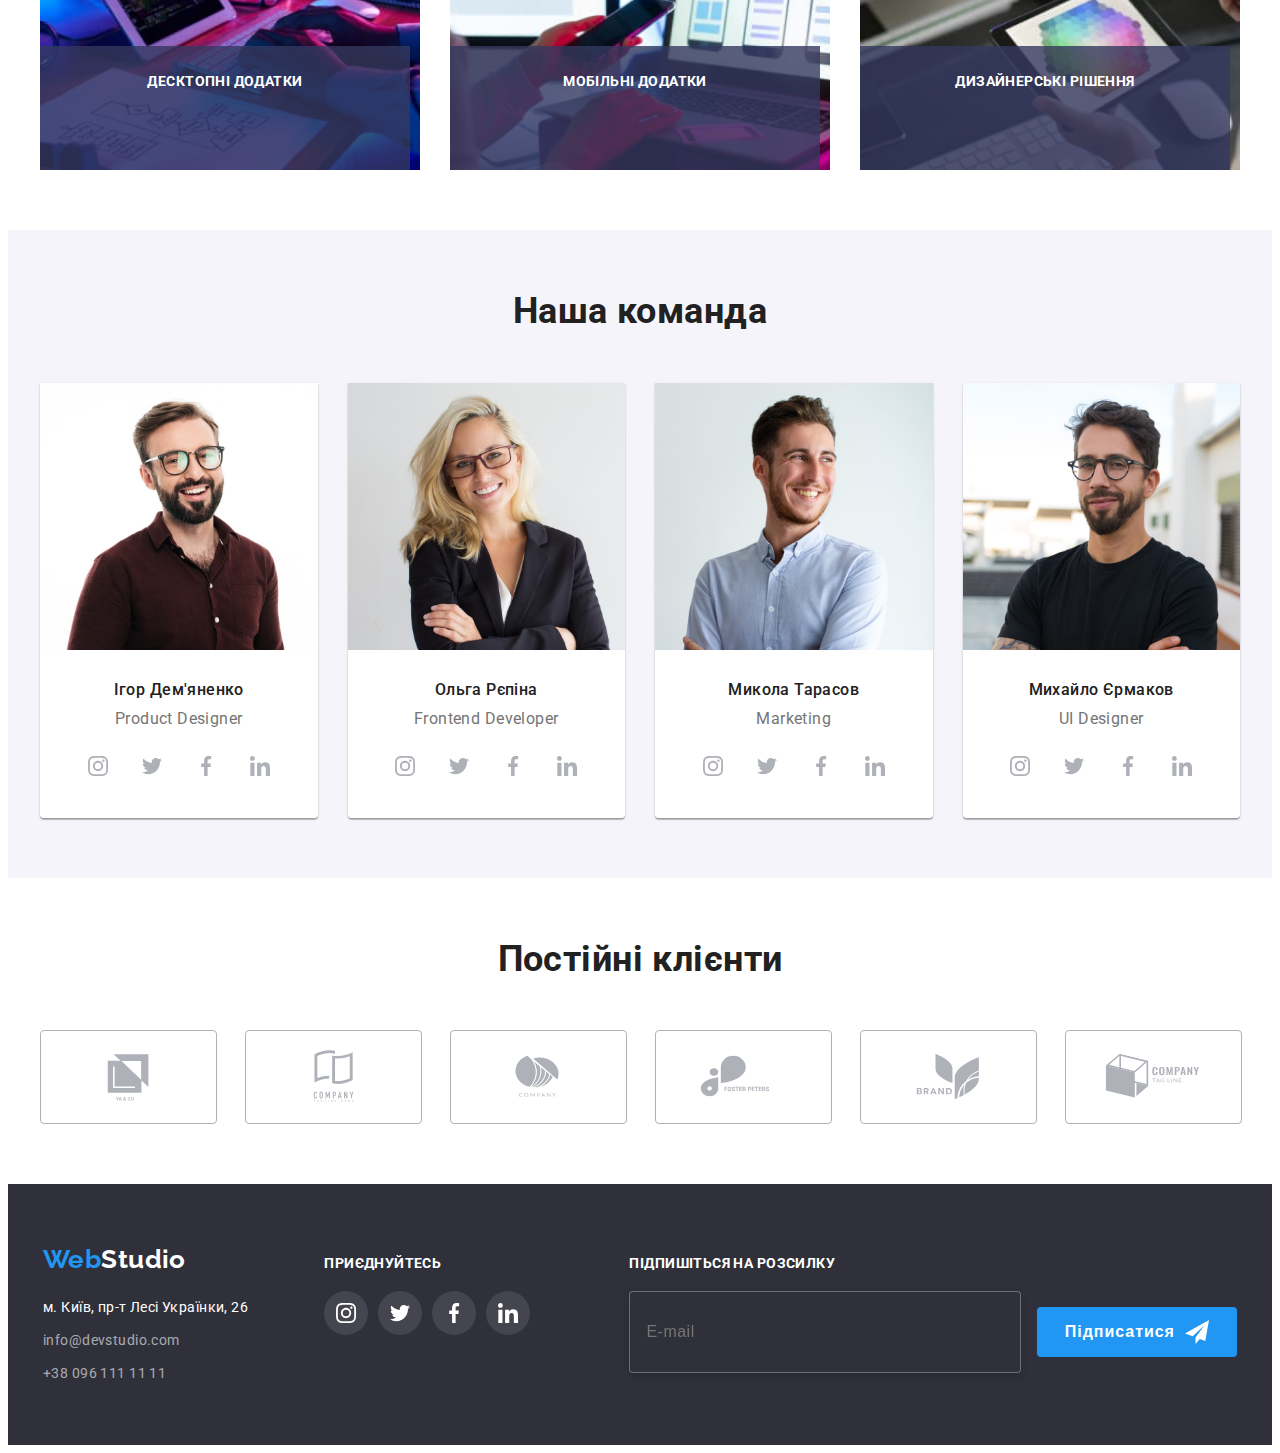
==== commit 2f12952a: "mobile ver.+img" ====
--- a/index.html
+++ b/index.html
@@ -90,6 +90,7 @@
               <div class="values__img">
                 <svg class="values__icon" width="65" height="70">
                   <use href="./images/icons.svg#icon-clock"></use>
+                  
                 </svg>
               </div>
               <h3 class="values__title">ПУНКТУАЛЬНІСТЬ</h3>
@@ -150,7 +151,15 @@
           <h2 class="section__title">Наша команда</h2>
           <ul class="team-list list">
             <li class="team-item">
-              <img src="./images/team1.jpg" alt="team-member1" height="260" width="270" />
+              <picture>
+                <source>
+                <source >
+                <source srcset="
+                ./images/img-mob/team1mob.jpg 1x,
+                ./images/img-mob/team1mob2x.jpg 2x"  
+                media="(max-width: 767px)">
+                <img  src="./images/team1.jpg" alt="team-member1" width="450" />
+              </picture>
               <div class="team-section">
                 <h3 class="team-title-name">Ігор Дем'яненко</h3>
                 <p lang="en" class="team-bottom-text">Product Designer</p>
@@ -187,7 +196,15 @@
               </div>
             </li>
             <li class="team-item">
-              <img src="./images/team2.jpg" alt="team-member2" height="260" width="270" />
+              <picture>
+                <source>
+                <source >
+                <source srcset="
+                ./images/img-mob/team2mob.jpg 1x,
+                ./images/img-mob/team2mob2x.jpg 2x"  
+                media="(max-width: 767px)">
+                <img  src="./images/team2.jpg" alt="team-member2" width="450" />
+              </picture>
               <div class="team-section">
                 <h3 class="team-title-name">Ольга Рєпіна</h3>
                 <p lang="en" class="team-bottom-text">Frontend Developer</p>
@@ -224,7 +241,15 @@
               </div>
             </li>
             <li class="team-item">
-              <img src="./images/team3.jpg" alt="team-member3" height="260" width="270" />
+              <picture>
+                <source>
+                <source >
+                <source srcset="
+                ./images/img-mob/team3mob.jpg 1x,
+                ./images/img-mob/team3mob2x.jpg 2x"  
+                media="(max-width: 767px)">
+                <img  src="./images/team3.jpg" alt="team-member3" width="450" />
+              </picture>
               <div class="team-section">
                 <h3 class="team-title-name">Микола Тарасов</h3>
                 <p lang="en" class="team-bottom-text">Marketing</p>
@@ -261,7 +286,15 @@
               </div>
             </li>
             <li class="team-item">
-              <img src="./images/team4.jpg" alt="team-member4" height="260" width="270" />
+              <picture>
+                <source>
+                <source >
+                <source srcset="
+                ./images/img-mob/team4mob.jpg 1x,
+                ./images/img-mob/team4mob2x.jpg 2x"  
+                media="(max-width: 767px)">
+                <img  src="./images/team4.jpg" alt="team-member4" width="450" />
+              </picture>
               <div class="team-section">
                 <h3 class="team-title-name">Михайло Єрмаков</h3>
                 <p lang="en" class="team-bottom-text">UI Designer</p>
--- a/css/main.min.css
+++ b/css/main.min.css
@@ -1 +1 @@
-:root{--accent-color: #2196f3;--primary-text-color: #212121;--secondary-text-color: #757575;--hero-footer-color: #2f303a;--background-text-color: #ffffff;--svg-primary-color: #afb1b8;--background-section-color: #f5f5f5;--transition-duration: 250ms;--transition-timing-function: cubic-bezier(0.4, 0, 0.2, 1)}p,h1,h2,h3{margin:0}ul{margin:0;padding:0}.link{text-decoration:none}.list{list-style:none}img{display:block;max-width:100%;height:auto;width:100%}body{font-family:"Roboto",sans-serif;font-size:14px;color:var(--primary-text-color);background-color:var(--background-text-color);letter-spacing:.03em}.container{width:100%;padding-left:15px;padding-right:15px;margin:0 auto}@media screen and (min-width: 480px){.container{width:480px}}@media screen and (min-width: 768px){.container{width:768px}}@media screen and (min-width: 1200px){.container{width:1200px}}.btn{font-weight:700;font-size:16px;line-height:1.875;letter-spacing:.06em;border-radius:4px;height:50px;color:var(--background-text-color);background:var(--accent-color);border:none;cursor:pointer}.logo{font-family:"Raleway";font-style:normal;font-weight:700;font-size:24px;line-height:1.1666666667;display:inline-block}@media screen and (min-width: 1200px){.logo{font-size:26px;line-height:1.1923076923}}.section{padding:60px 0}.visually-hidden{position:absolute;white-space:nowrap;width:1px;height:1px;overflow:hidden;border:0;padding:0;clip:rect(0 0 0 0);-webkit-clip-path:inset(50%);clip-path:inset(50%);margin:-1px}.section__title{font-size:28px;line-height:1.1785714286;margin-bottom:30px;text-align:center}@media screen and (min-width: 1200px){.section__title{font-size:36px;margin-bottom:50px}}.backdrop{position:fixed;top:0;width:100%;height:100%;background-color:rgba(0,0,0,.2);-webkit-transition:opacity var(--transition-duration) var(--transition-timing-function),visibility var(--transition-duration) var(--transition-timing-function);transition:opacity var(--transition-duration) var(--transition-timing-function),visibility var(--transition-duration) var(--transition-timing-function)}.modal{width:528px;min-height:581px;background-color:var(--background-text-color);-webkit-box-shadow:0px 1px 3px rgba(0,0,0,.12),0px 1px 1px rgba(0,0,0,.14),0px 2px 1px rgba(0,0,0,.2);box-shadow:0px 1px 3px rgba(0,0,0,.12),0px 1px 1px rgba(0,0,0,.14),0px 2px 1px rgba(0,0,0,.2);border-radius:4px;position:absolute;top:50%;left:50%;-webkit-transform:translate(-50%, -50%);transform:translate(-50%, -50%);padding:40px}.modal-btn{width:30px;height:30px;border:1px solid rgba(0,0,0,.1);background-color:var(--background-text-color);border-radius:50%;position:absolute;top:8px;right:8px;display:-webkit-box;display:-ms-flexbox;display:flex;-webkit-box-pack:center;-ms-flex-pack:center;justify-content:center;-webkit-box-align:center;-ms-flex-align:center;align-items:center;cursor:pointer;-webkit-transition:fill var(--transition-duration) var(--transition-timing-function);transition:fill var(--transition-duration) var(--transition-timing-function)}.modal-btn:hover,.modal-btn:focus{fill:var(--accent-color)}.is-hidden{opacity:0;visibility:hidden;pointer-events:none}.modal-title{text-align:center;font-size:20px;line-height:1.15;text-align:center;color:var(--primary-text-color);margin-bottom:12px}.modal-field{margin-bottom:10px}.modal-field:nth-child(4){margin-bottom:20px}.label-name{font-weight:400;font-size:12px;line-height:1.1666666667;letter-spacing:.01em;color:var(--secondary-text-color);margin-bottom:5px;display:inline-block}.input-wrap{position:relative}.modal-input{width:100%;height:40px;border:1px solid rgba(33,33,33,.2);border-radius:4px;display:inline-block;outline:rgba(0,0,0,0);cursor:pointer;padding:12px 12px 12px 42px;-webkit-transition:border-color var(--transition-duration) var(--transition-timing-function);transition:border-color var(--transition-duration) var(--transition-timing-function)}.modal-input:focus{border-color:var(--accent-color)}.input-icon{position:absolute;top:50%;-webkit-transform:translateY(-50%);transform:translateY(-50%);left:15px;-webkit-transition:fill var(--transition-duration) var(--transition-timing-function);transition:fill var(--transition-duration) var(--transition-timing-function)}.modal-input:focus+.input-icon{fill:var(--accent-color)}.form-comment{display:block;width:100%;height:120px;resize:none;border:1px solid rgba(33,33,33,.2);border-radius:4px;outline:rgba(0,0,0,0);padding:16px 12px;cursor:pointer;-webkit-transition:border-color var(--transition-duration) var(--transition-timing-function);transition:border-color var(--transition-duration) var(--transition-timing-function)}.form-comment:focus{border-color:var(--accent-color)}.modal-checkbox{margin-bottom:30px}.checkbox-text{line-height:1.71;-webkit-box-align:center;-ms-flex-align:center;align-items:center;display:-webkit-box;display:-ms-flexbox;display:flex;cursor:pointer;padding-left:12px}.checkbox-text span{width:16px;height:15px;border:2px solid #111319;border-radius:2px;margin-right:8px;display:-webkit-box;display:-ms-flexbox;display:flex;-webkit-box-align:center;-ms-flex-align:center;align-items:center;-webkit-box-pack:center;-ms-flex-pack:center;justify-content:center;fill:rgba(0,0,0,0);-webkit-transition:fill var(--transition-duration) var(--transition-timing-function),background-color var(--transition-duration) var(--transition-timing-function);transition:fill var(--transition-duration) var(--transition-timing-function),background-color var(--transition-duration) var(--transition-timing-function)}.checkbox-text .input-check:checked+span{background-color:var(--accent-color);fill:var(--background-text-color);border-color:rgba(0,0,0,0)}.policy-text{font-size:14px;line-height:1.71;color:var(--secondary-text-color);margin-left:8px}.policy-link{font-size:14px;line-height:1.71;color:var(--accent-color)}.modal-send-btn{border:none;background-color:var(--accent-color);-webkit-box-shadow:0px 4px 4px rgba(0,0,0,.15);box-shadow:0px 4px 4px rgba(0,0,0,.15);border-radius:4px;display:block;min-width:200px;height:50px;padding:10px 52px;font-weight:700;font-size:16px;line-height:1.88;-webkit-box-align:center;-ms-flex-align:center;align-items:center;text-align:center;letter-spacing:.06em;color:var(--background-text-color);margin:0 auto;cursor:pointer;-webkit-transition:background-color var(--transition-duration) var(--transition-timing-function);transition:background-color var(--transition-duration) var(--transition-timing-function)}.modal-send-btn:hover,.modal-send-btn:focus{background-color:#188ce8}.header{border-bottom:1px solid #ececec;height:80px}.header__container,.navigation{display:-webkit-box;display:-ms-flexbox;display:flex;-webkit-box-align:center;-ms-flex-align:center;align-items:center}.header__logo{color:var(--accent-color);margin-right:93px;padding-top:24px;padding-bottom:25px;display:inline-block}.logo__text{color:#000}.menu{display:-webkit-box;display:-ms-flexbox;display:flex}.menu__item:not(:last-child){margin-right:50px}.menu__link{font-weight:500;line-height:1.1428571429;letter-spacing:.02em;color:var(--primary-text-color);display:inline-block;padding-top:32px;padding-bottom:32px;position:relative;-webkit-transition:color var(--transition-duration) var(--transition-timing-function);transition:color var(--transition-duration) var(--transition-timing-function)}.menu__link:hover,.menu__link:focus{color:var(--accent-color)}.menu__link.current{color:var(--accent-color)}.menu__link::after{content:"";display:block;width:100%;height:4px;background:#2196f3;border-radius:2px;left:0;bottom:0;position:absolute;opacity:0}.menu__link:hover::after,.menu__link:focus::after{content:"";width:100%;height:4px;background-color:var(--accent-color);border-radius:2px;left:0;bottom:0;position:absolute}.menu__link.current::after{opacity:1}.contacts{margin-left:auto}.contacts__menu{display:-webkit-box;display:-ms-flexbox;display:flex;gap:50px}.contacts__link{font-weight:500;line-height:1.1428571429;letter-spacing:.02em;color:var(--secondary-text-color);display:-webkit-box;display:-ms-flexbox;display:flex;-webkit-box-align:center;-ms-flex-align:center;align-items:center;padding-top:32px;padding-bottom:32px;-webkit-transition:color var(--transition-duration) var(--transition-timing-function);transition:color var(--transition-duration) var(--transition-timing-function)}.contacts__link:hover,.contacts__link:focus{color:var(--accent-color)}.contacts__icon{margin-right:10px;fill:currentColor}.contacts__icon:hover,.contacts__icon:focus{fill:var(--accent-color)}.hero{background-color:var(--hero-footer-color);padding:118px 0;text-align:center;max-width:480px;height:400px;background-image:-webkit-gradient(linear, left top, left bottom, from(rgba(47, 48, 58, 0.4)), to(rgba(47, 48, 58, 0.4))),url(../images/hero.jpg);background-image:linear-gradient(rgba(47, 48, 58, 0.4), rgba(47, 48, 58, 0.4)),url(../images/hero.jpg);background-size:cover;background-position:center;background-repeat:no-repeat;margin:0 auto}@media screen and (min-width: 768px){.hero{max-width:768px;height:400px}}@media screen and (min-width: 1200px){.hero{padding:200px 0;max-width:1600px;height:600px}}.hero__title{font-weight:900;font-size:26px;line-height:1.6153846154;letter-spacing:.06em;text-transform:uppercase;color:var(--background-text-color);max-width:360px;margin:0 auto 30px}@media screen and (min-width: 1200px){.hero__title{max-width:696px;font-size:44px;line-height:1.3636363636}}.order__btn{min-width:200px;margin:0 auto}@media screen and (min-width: 1200px){.order__btn{min-width:216px}}.values{border-color:var(--background-text-color)}.values__list{display:-webkit-box;display:-ms-flexbox;display:flex;-ms-flex-wrap:wrap;flex-wrap:wrap;gap:30px}.values__item{width:100%}@media screen and (min-width: 768px){.values__item{width:calc((100% - 30px)/2)}}@media screen and (min-width: 1200px){.values__item{width:calc((100% - 90px)/4)}}.values__img{width:270px;height:120px;background:#f5f4fa;border-radius:4px;gap:30px;margin-bottom:30px;-webkit-box-align:center;-ms-flex-align:center;align-items:center;-webkit-box-pack:center;-ms-flex-pack:center;justify-content:center;display:-webkit-box;display:-ms-flexbox;display:flex}.values__icon{-webkit-box-align:center;-ms-flex-align:center;align-items:center;-webkit-box-pack:center;-ms-flex-pack:center;justify-content:center}.values__title{font-size:14px;line-height:1.1428571429;text-transform:uppercase;margin-bottom:10px}.values__text{line-height:1.7142857143;color:var(--secondary-text-color);min-width:270px}.gallery{padding-top:0;background-color:var(--background-text-color)}@media screen and (max-width: 1199px){.gallery{display:none}}.gallery__list{display:-webkit-box;display:-ms-flexbox;display:flex;gap:30px}.gallery__item{width:calc((100% - 60px)/3);position:relative}.gallery__bottom-text{width:370px;height:70px;bottom:0;left:0;color:var(--background-text-color);line-height:1.1428571429;font-weight:700;text-align:center;text-transform:uppercase;background-color:rgba(53,56,95,.8);padding-top:27px;padding-bottom:27px;position:absolute}.team{background:#f5f4fa}.team-list{display:-webkit-box;display:-ms-flexbox;display:flex;-ms-flex-wrap:wrap;flex-wrap:wrap;gap:30px}.team-item{width:100%;-webkit-box-shadow:0px 1px 3px rgba(0,0,0,.12),0px 1px 1px rgba(0,0,0,.14),0px 2px 1px rgba(0,0,0,.2);box-shadow:0px 1px 3px rgba(0,0,0,.12),0px 1px 1px rgba(0,0,0,.14),0px 2px 1px rgba(0,0,0,.2);border-radius:0px 0px 4px 4px}@media screen and (min-width: 768px){.team-item{width:calc((100% - 30px)/2)}}@media screen and (min-width: 1200px){.team-item{width:calc((100% - 90px)/4)}}.team-section{padding:30px 0;background:#fff;border-radius:0px 0px 4px 4px;text-align:center}.team-title-name{font-weight:500;font-size:16px;line-height:1.1875;margin-bottom:10px}.team-bottom-text{font-size:16px;line-height:1.1875;color:var(--secondary-text-color);margin-bottom:16px}.team-soc-list{display:-webkit-box;display:-ms-flexbox;display:flex;-webkit-box-pack:center;-ms-flex-pack:center;justify-content:center;gap:10px}.team-soc-link{width:44px;height:44px;border-radius:50%;background-color:var(--background-text-color);display:-webkit-box;display:-ms-flexbox;display:flex;-webkit-box-align:center;-ms-flex-align:center;align-items:center;-webkit-box-pack:center;-ms-flex-pack:center;justify-content:center;-webkit-transition:background-color var(--transition-duration) var(--transition-timing-function),fill var(--transition-duration) var(--transition-timing-function);transition:background-color var(--transition-duration) var(--transition-timing-function),fill var(--transition-duration) var(--transition-timing-function)}.team-soc-link:hover,.team-soc-link:focus{background-color:var(--accent-color)}.team-soc-icon{fill:var(--svg-primary-color)}.team-soc-link:hover .team-soc-icon,.team-soc-link:focus .team-soc-icon{fill:var(--background-text-color)}.customer{background-color:var(--background-text-color)}.customer-list{display:-webkit-box;display:-ms-flexbox;display:flex;gap:30px;-ms-flex-wrap:wrap;flex-wrap:wrap;-webkit-box-pack:center;-ms-flex-pack:center;justify-content:center}.customer-item{width:calc((100% - 30px)/2)}@media screen and (min-width: 768px){.customer-item{width:calc((100% - 60px)/3)}}@media screen and (min-width: 1200px){.customer-item{width:calc((100% - 150px)/6)}}.customer-link{width:100%;height:92px;border:1px solid var(--svg-primary-color);border-radius:4px;display:-webkit-box;display:-ms-flexbox;display:flex;-webkit-box-align:center;-ms-flex-align:center;align-items:center;-webkit-box-pack:center;-ms-flex-pack:center;justify-content:center;-webkit-transition:border-color var(--transition-duration) var(--transition-timing-function);transition:border-color var(--transition-duration) var(--transition-timing-function)}.customer-link:hover,.customer-link:focus{border-color:var(--accent-color)}.customer-icon{fill:var(--svg-primary-color);height:60px;-webkit-transition:fill var(--transition-duration) var(--transition-timing-function);transition:fill var(--transition-duration) var(--transition-timing-function)}.customer-link:hover .customer-icon,.customer-link:focus .customer-icon{fill:var(--accent-color)}.footer{background:var(--hero-footer-color);padding:60px 0}@media screen and (min-width: 768px){.footer-wrap{-ms-flex-pack:distribute;justify-content:space-around;-ms-flex-wrap:wrap;flex-wrap:wrap;display:-webkit-box;display:-ms-flexbox;display:flex;-webkit-box-align:baseline;-ms-flex-align:baseline;align-items:baseline}}@media(max-width: 1199px){.footer-wrap{text-align:center}}.footer-contacts-box{margin-bottom:60px}@media screen and (min-width: 1200px){.footer-contacts-box{margin-right:70px;margin-bottom:0}}.footer-logo{display:inline-block;margin-bottom:20px;color:var(--accent-color)}.footer-logo-part{color:var(--background-text-color)}.footer-contacts-address{font-size:14px;font-style:normal;line-height:1.7142857143;color:var(--background-text-color);margin-bottom:9px}.footer-contats-list li:not(:last-child){margin-bottom:9px}.footer-contacts-link{line-height:1.7142857143;color:rgba(255,255,255,.6);-webkit-transition:color var(--transition-duration) var(--transition-timing-function);transition:color var(--transition-duration) var(--transition-timing-function)}.footer-contacts-link:hover,.footer-contacts-link:focus{color:var(--accent-color)}.footer-social{margin-bottom:60px}@media screen and (min-width: 768px){.footer-social{margin-bottom:0}}@media screen and (min-width: 1200px){.footer-social{margin-right:93px}}.footer-social-text{display:inline-block;font-weight:700;font-size:14px;line-height:1.1428571429;text-transform:uppercase;color:var(--background-text-color);margin-bottom:20px}.footer-social-list{display:-webkit-box;display:-ms-flexbox;display:flex;gap:10px;-webkit-box-pack:center;-ms-flex-pack:center;justify-content:center}.footer-social-link{width:44px;height:44px;border-radius:50%;background-color:rgba(255,255,255,.1);display:-webkit-box;display:-ms-flexbox;display:flex;-webkit-box-align:center;-ms-flex-align:center;align-items:center;-webkit-box-pack:center;-ms-flex-pack:center;justify-content:center;-webkit-transition:background-color var(--transition-duration) var(--transition-timing-function);transition:background-color var(--transition-duration) var(--transition-timing-function)}.footer-social-link:hover,.footer-social-link:focus{background-color:var(--accent-color)}.footer-social-icon{fill:var(--background-text-color)}.footer-social-link:hover .footer-social-icon,.footer-social-link:focus .footer-social-icon{fill:var(--background-text-color)}.footer-input-text{font-weight:700;line-height:1.1428571429;text-transform:uppercase;color:var(--background-text-color);margin-bottom:20px}.footer-input{border:1px solid rgba(255,255,255,.3);border-radius:4px;min-width:100%;height:50px;color:rgba(255,255,255,.6);background-color:#2f303a;font-weight:400;font-size:16px;line-height:1.25;letter-spacing:.03em;-webkit-filter:drop-shadow(0px 4px 4px rgba(0, 0, 0, 0.15));filter:drop-shadow(0px 4px 4px rgba(0, 0, 0, 0.15));border-radius:4px;outline:rgba(0,0,0,0);padding:15px 16px}@media screen and (min-width: 1200px){.footer-input{min-width:358px}}.footer-input-button{-webkit-box-align:center;-ms-flex-align:center;align-items:center;text-align:center;min-width:200px;-webkit-box-pack:center;-ms-flex-pack:center;justify-content:center;gap:10px;display:-webkit-inline-box;display:-ms-inline-flexbox;display:inline-flex;margin-top:20px}@media screen and (min-width: 1200px){.footer-input-button{margin-left:12px;margin-top:0}}.portfolio-navigation-list{display:-webkit-box;display:-ms-flexbox;display:flex;-webkit-box-pack:center;-ms-flex-pack:center;justify-content:center;gap:8px;margin-bottom:50px}.portfolio-btn{font-family:"Roboto";font-style:normal;font-weight:500;font-size:16px;line-height:1.625;color:var(--primary-text-color);border-radius:4px;border:rgba(0,0,0,0);padding:6px 22px;background:#f5f4fa;cursor:pointer;-webkit-transition:color var(--transition-duration) var(--transition-timing-function),background-color var(--transition-duration) var(--transition-timing-function),-webkit-box-shadow var(--transition-duration) var(--transition-timing-function);transition:color var(--transition-duration) var(--transition-timing-function),background-color var(--transition-duration) var(--transition-timing-function),-webkit-box-shadow var(--transition-duration) var(--transition-timing-function);transition:color var(--transition-duration) var(--transition-timing-function),background-color var(--transition-duration) var(--transition-timing-function),box-shadow var(--transition-duration) var(--transition-timing-function);transition:color var(--transition-duration) var(--transition-timing-function),background-color var(--transition-duration) var(--transition-timing-function),box-shadow var(--transition-duration) var(--transition-timing-function),-webkit-box-shadow var(--transition-duration) var(--transition-timing-function)}.portfolio-btn:hover,.portfolio-btn:focus,.portfolio-btn.active{color:var(--background-text-color);background-color:var(--accent-color);-webkit-box-shadow:0px 3px 1px rgba(0,0,0,.1),0px 1px 2px rgba(0,0,0,.08),0px 2px 2px rgba(0,0,0,.12);box-shadow:0px 3px 1px rgba(0,0,0,.1),0px 1px 2px rgba(0,0,0,.08),0px 2px 2px rgba(0,0,0,.12)}.portfolio-hero-list{display:-webkit-box;display:-ms-flexbox;display:flex;-ms-flex-wrap:wrap;flex-wrap:wrap;gap:30px}.portfolio-hero-item{width:calc((100% - 60px)/3);-webkit-transition:-webkit-box-shadow var(--transition-duration) var(--transition-timing-function);transition:-webkit-box-shadow var(--transition-duration) var(--transition-timing-function);transition:box-shadow var(--transition-duration) var(--transition-timing-function);transition:box-shadow var(--transition-duration) var(--transition-timing-function), -webkit-box-shadow var(--transition-duration) var(--transition-timing-function)}.portfolio-hero-item:hover,.portfolio-hero-item:focus{-webkit-box-shadow:0px 1px 1px rgba(0,0,0,.12),0px 4px 4px rgba(0,0,0,.06),1px 4px 6px rgba(0,0,0,.16);box-shadow:0px 1px 1px rgba(0,0,0,.12),0px 4px 4px rgba(0,0,0,.06),1px 4px 6px rgba(0,0,0,.16)}.portfolio-hero-item:last-child{margin-right:0}.portfolio-link{display:block}.portfolio-overlay{position:relative;overflow:hidden}.portfolio-overlay-text{font-size:18px;line-height:1.56;color:var(--background-text-color);background-color:rgba(33,150,243,.9);padding:63px 24px;position:absolute;top:0;left:0;height:100%;-webkit-transform:translateY(100%);transform:translateY(100%);-webkit-transition:-webkit-transform var(--transition-duration) var(--transition-timing-function);transition:-webkit-transform var(--transition-duration) var(--transition-timing-function);transition:transform var(--transition-duration) var(--transition-timing-function);transition:transform var(--transition-duration) var(--transition-timing-function), -webkit-transform var(--transition-duration) var(--transition-timing-function);overflow:auto}.portfolio-link:hover .portfolio-overlay-text,.portfolio-link:focus .portfolio-overlay-text{-webkit-transform:translateY(0);transform:translateY(0)}.portfolio-item-box{padding:20px 24px;border:1px solid #eee;border-top:none}.portfolio-title{font-size:18px;line-height:2;letter-spacing:.06em;color:var(--primary-text-color);margin-bottom:4px}.portfolio-text{font-size:16px;line-height:1.875;color:var(--secondary-text-color)}/*# sourceMappingURL=main.min.css.map */+:root{--accent-color: #2196f3;--primary-text-color: #212121;--secondary-text-color: #757575;--hero-footer-color: #2f303a;--background-text-color: #ffffff;--svg-primary-color: #afb1b8;--background-section-color: #f5f5f5;--transition-duration: 250ms;--transition-timing-function: cubic-bezier(0.4, 0, 0.2, 1);--gradient: linear-gradient(rgba(47, 48, 58, 0.4), rgba(47, 48, 58, 0.4))}p,h1,h2,h3{margin:0}ul{margin:0;padding:0}.link{text-decoration:none}.list{list-style:none}img{display:block;max-width:100%;height:auto;width:100%}body{font-family:"Roboto",sans-serif;font-size:14px;color:var(--primary-text-color);background-color:var(--background-text-color);letter-spacing:.03em}.container{width:100%;padding-left:15px;padding-right:15px;margin:0 auto}@media screen and (min-width: 480px){.container{width:480px}}@media screen and (min-width: 768px){.container{width:768px}}@media screen and (min-width: 1200px){.container{width:1200px}}.btn{font-weight:700;font-size:16px;line-height:1.875;letter-spacing:.06em;border-radius:4px;height:50px;color:var(--background-text-color);background:var(--accent-color);border:none;cursor:pointer}.logo{font-family:"Raleway";font-style:normal;font-weight:700;font-size:24px;line-height:1.1666666667;display:inline-block}@media screen and (min-width: 1200px){.logo{font-size:26px;line-height:1.1923076923}}.section{padding:60px 0}.visually-hidden{position:absolute;white-space:nowrap;width:1px;height:1px;overflow:hidden;border:0;padding:0;clip:rect(0 0 0 0);-webkit-clip-path:inset(50%);clip-path:inset(50%);margin:-1px}.section__title{font-size:28px;line-height:1.1785714286;margin-bottom:30px;text-align:center}@media screen and (min-width: 1200px){.section__title{font-size:36px;margin-bottom:50px}}.backdrop{position:fixed;top:0;width:100%;height:100%;background-color:rgba(0,0,0,.2);-webkit-transition:opacity var(--transition-duration) var(--transition-timing-function),visibility var(--transition-duration) var(--transition-timing-function);transition:opacity var(--transition-duration) var(--transition-timing-function),visibility var(--transition-duration) var(--transition-timing-function)}.modal{width:528px;min-height:581px;background-color:var(--background-text-color);-webkit-box-shadow:0px 1px 3px rgba(0,0,0,.12),0px 1px 1px rgba(0,0,0,.14),0px 2px 1px rgba(0,0,0,.2);box-shadow:0px 1px 3px rgba(0,0,0,.12),0px 1px 1px rgba(0,0,0,.14),0px 2px 1px rgba(0,0,0,.2);border-radius:4px;position:absolute;top:50%;left:50%;-webkit-transform:translate(-50%, -50%);transform:translate(-50%, -50%);padding:40px}.modal-btn{width:30px;height:30px;border:1px solid rgba(0,0,0,.1);background-color:var(--background-text-color);border-radius:50%;position:absolute;top:8px;right:8px;display:-webkit-box;display:-ms-flexbox;display:flex;-webkit-box-pack:center;-ms-flex-pack:center;justify-content:center;-webkit-box-align:center;-ms-flex-align:center;align-items:center;cursor:pointer;-webkit-transition:fill var(--transition-duration) var(--transition-timing-function);transition:fill var(--transition-duration) var(--transition-timing-function)}.modal-btn:hover,.modal-btn:focus{fill:var(--accent-color)}.is-hidden{opacity:0;visibility:hidden;pointer-events:none}.modal-title{text-align:center;font-size:20px;line-height:1.15;text-align:center;color:var(--primary-text-color);margin-bottom:12px}.modal-field{margin-bottom:10px}.modal-field:nth-child(4){margin-bottom:20px}.label-name{font-weight:400;font-size:12px;line-height:1.1666666667;letter-spacing:.01em;color:var(--secondary-text-color);margin-bottom:5px;display:inline-block}.input-wrap{position:relative}.modal-input{width:100%;height:40px;border:1px solid rgba(33,33,33,.2);border-radius:4px;display:inline-block;outline:rgba(0,0,0,0);cursor:pointer;padding:12px 12px 12px 42px;-webkit-transition:border-color var(--transition-duration) var(--transition-timing-function);transition:border-color var(--transition-duration) var(--transition-timing-function)}.modal-input:focus{border-color:var(--accent-color)}.input-icon{position:absolute;top:50%;-webkit-transform:translateY(-50%);transform:translateY(-50%);left:15px;-webkit-transition:fill var(--transition-duration) var(--transition-timing-function);transition:fill var(--transition-duration) var(--transition-timing-function)}.modal-input:focus+.input-icon{fill:var(--accent-color)}.form-comment{display:block;width:100%;height:120px;resize:none;border:1px solid rgba(33,33,33,.2);border-radius:4px;outline:rgba(0,0,0,0);padding:16px 12px;cursor:pointer;-webkit-transition:border-color var(--transition-duration) var(--transition-timing-function);transition:border-color var(--transition-duration) var(--transition-timing-function)}.form-comment:focus{border-color:var(--accent-color)}.modal-checkbox{margin-bottom:30px}.checkbox-text{line-height:1.71;-webkit-box-align:center;-ms-flex-align:center;align-items:center;display:-webkit-box;display:-ms-flexbox;display:flex;cursor:pointer;padding-left:12px}.checkbox-text span{width:16px;height:15px;border:2px solid #111319;border-radius:2px;margin-right:8px;display:-webkit-box;display:-ms-flexbox;display:flex;-webkit-box-align:center;-ms-flex-align:center;align-items:center;-webkit-box-pack:center;-ms-flex-pack:center;justify-content:center;fill:rgba(0,0,0,0);-webkit-transition:fill var(--transition-duration) var(--transition-timing-function),background-color var(--transition-duration) var(--transition-timing-function);transition:fill var(--transition-duration) var(--transition-timing-function),background-color var(--transition-duration) var(--transition-timing-function)}.checkbox-text .input-check:checked+span{background-color:var(--accent-color);fill:var(--background-text-color);border-color:rgba(0,0,0,0)}.policy-text{font-size:14px;line-height:1.71;color:var(--secondary-text-color);margin-left:8px}.policy-link{font-size:14px;line-height:1.71;color:var(--accent-color)}.modal-send-btn{border:none;background-color:var(--accent-color);-webkit-box-shadow:0px 4px 4px rgba(0,0,0,.15);box-shadow:0px 4px 4px rgba(0,0,0,.15);border-radius:4px;display:block;min-width:200px;height:50px;padding:10px 52px;font-weight:700;font-size:16px;line-height:1.88;-webkit-box-align:center;-ms-flex-align:center;align-items:center;text-align:center;letter-spacing:.06em;color:var(--background-text-color);margin:0 auto;cursor:pointer;-webkit-transition:background-color var(--transition-duration) var(--transition-timing-function);transition:background-color var(--transition-duration) var(--transition-timing-function)}.modal-send-btn:hover,.modal-send-btn:focus{background-color:#188ce8}.header{border-bottom:1px solid #ececec;height:80px}.header__container,.navigation{display:-webkit-box;display:-ms-flexbox;display:flex;-webkit-box-align:center;-ms-flex-align:center;align-items:center}.header__logo{color:var(--accent-color);margin-right:93px;padding-top:24px;padding-bottom:25px;display:inline-block}.logo__text{color:#000}.menu{display:-webkit-box;display:-ms-flexbox;display:flex}.menu__item:not(:last-child){margin-right:50px}.menu__link{font-weight:500;line-height:1.1428571429;letter-spacing:.02em;color:var(--primary-text-color);display:inline-block;padding-top:32px;padding-bottom:32px;position:relative;-webkit-transition:color var(--transition-duration) var(--transition-timing-function);transition:color var(--transition-duration) var(--transition-timing-function)}.menu__link:hover,.menu__link:focus{color:var(--accent-color)}.menu__link.current{color:var(--accent-color)}.menu__link::after{content:"";display:block;width:100%;height:4px;background:#2196f3;border-radius:2px;left:0;bottom:0;position:absolute;opacity:0}.menu__link:hover::after,.menu__link:focus::after{content:"";width:100%;height:4px;background-color:var(--accent-color);border-radius:2px;left:0;bottom:0;position:absolute}.menu__link.current::after{opacity:1}.contacts{margin-left:auto}.contacts__menu{display:-webkit-box;display:-ms-flexbox;display:flex;gap:50px}.contacts__link{font-weight:500;line-height:1.1428571429;letter-spacing:.02em;color:var(--secondary-text-color);display:-webkit-box;display:-ms-flexbox;display:flex;-webkit-box-align:center;-ms-flex-align:center;align-items:center;padding-top:32px;padding-bottom:32px;-webkit-transition:color var(--transition-duration) var(--transition-timing-function);transition:color var(--transition-duration) var(--transition-timing-function)}.contacts__link:hover,.contacts__link:focus{color:var(--accent-color)}.contacts__icon{margin-right:10px;fill:currentColor}.contacts__icon:hover,.contacts__icon:focus{fill:var(--accent-color)}.hero{background-color:var(--hero-footer-color);padding:118px 0;text-align:center;width:100%;background-image:var(--gradient),url(../images/img-mob/hero-mob.jpg);background-size:cover;background-position:center;background-repeat:no-repeat;margin:0 auto}@media(min-device-pixel-ratio: 2),(-webkit-min-device-pixel-ratio: 2),(min-resolution: 192dpi),(min-resolution: 2dppx){.hero{background-image:var(--gradient),url(../images/img-mob/hero-mob2x.jpg)}}@media screen and (min-width: 768px){.hero{max-width:768px;height:400px}}@media screen and (min-width: 1200px){.hero{padding:200px 0;max-width:1600px;height:600px}}.hero__title{font-weight:900;font-size:26px;line-height:1.6153846154;letter-spacing:.06em;text-transform:uppercase;color:var(--background-text-color);max-width:360px;margin:0 auto 30px}@media screen and (min-width: 1200px){.hero__title{max-width:696px;font-size:44px;line-height:1.3636363636}}.order__btn{min-width:200px;margin:0 auto}@media screen and (min-width: 1200px){.order__btn{min-width:216px}}.values{border-color:var(--background-text-color)}.values__list{display:-webkit-box;display:-ms-flexbox;display:flex;-ms-flex-wrap:wrap;flex-wrap:wrap;gap:30px}.values__item{width:100%}@media screen and (min-width: 768px){.values__item{width:calc((100% - 30px)/2)}}@media screen and (min-width: 1200px){.values__item{width:calc((100% - 90px)/4)}}.values__img{height:120px;background:#f5f4fa;border-radius:4px;gap:30px;margin-bottom:30px;-webkit-box-align:center;-ms-flex-align:center;align-items:center;-webkit-box-pack:center;-ms-flex-pack:center;justify-content:center;display:-webkit-box;display:-ms-flexbox;display:flex}.values__icon{-webkit-box-align:center;-ms-flex-align:center;align-items:center;-webkit-box-pack:center;-ms-flex-pack:center;justify-content:center}.values__title{font-size:14px;line-height:1.1428571429;text-transform:uppercase;margin-bottom:10px}.values__text{line-height:1.7142857143;color:var(--secondary-text-color);min-width:270px}.gallery{padding-top:0;background-color:var(--background-text-color)}@media screen and (max-width: 1199px){.gallery{display:none}}.gallery__list{display:-webkit-box;display:-ms-flexbox;display:flex;gap:30px}.gallery__item{width:calc((100% - 60px)/3);position:relative}.gallery__bottom-text{width:370px;height:70px;bottom:0;left:0;color:var(--background-text-color);line-height:1.1428571429;font-weight:700;text-align:center;text-transform:uppercase;background-color:rgba(53,56,95,.8);padding-top:27px;padding-bottom:27px;position:absolute}.team{background:#f5f4fa}.team-list{display:-webkit-box;display:-ms-flexbox;display:flex;-ms-flex-wrap:wrap;flex-wrap:wrap;gap:30px}.team-item{width:100%;-webkit-box-shadow:0px 1px 3px rgba(0,0,0,.12),0px 1px 1px rgba(0,0,0,.14),0px 2px 1px rgba(0,0,0,.2);box-shadow:0px 1px 3px rgba(0,0,0,.12),0px 1px 1px rgba(0,0,0,.14),0px 2px 1px rgba(0,0,0,.2);border-radius:0px 0px 4px 4px}@media screen and (min-width: 768px){.team-item{width:calc((100% - 30px)/2)}}@media screen and (min-width: 1200px){.team-item{width:calc((100% - 90px)/4)}}.team-section{padding:30px 0;background:#fff;border-radius:0px 0px 4px 4px;text-align:center}.team-title-name{font-weight:500;font-size:16px;line-height:1.1875;margin-bottom:10px}.team-bottom-text{font-size:16px;line-height:1.1875;color:var(--secondary-text-color);margin-bottom:16px}.team-soc-list{display:-webkit-box;display:-ms-flexbox;display:flex;-webkit-box-pack:center;-ms-flex-pack:center;justify-content:center;gap:10px}.team-soc-link{width:44px;height:44px;border-radius:50%;background-color:var(--background-text-color);display:-webkit-box;display:-ms-flexbox;display:flex;-webkit-box-align:center;-ms-flex-align:center;align-items:center;-webkit-box-pack:center;-ms-flex-pack:center;justify-content:center;-webkit-transition:background-color var(--transition-duration) var(--transition-timing-function),fill var(--transition-duration) var(--transition-timing-function);transition:background-color var(--transition-duration) var(--transition-timing-function),fill var(--transition-duration) var(--transition-timing-function)}.team-soc-link:hover,.team-soc-link:focus{background-color:var(--accent-color)}.team-soc-icon{fill:var(--svg-primary-color)}.team-soc-link:hover .team-soc-icon,.team-soc-link:focus .team-soc-icon{fill:var(--background-text-color)}.customer{background-color:var(--background-text-color)}.customer-list{display:-webkit-box;display:-ms-flexbox;display:flex;gap:30px;-ms-flex-wrap:wrap;flex-wrap:wrap;-webkit-box-pack:center;-ms-flex-pack:center;justify-content:center}.customer-item{width:calc((100% - 30px)/2)}@media screen and (min-width: 768px){.customer-item{width:calc((100% - 60px)/3)}}@media screen and (min-width: 1200px){.customer-item{width:calc((100% - 150px)/6)}}.customer-link{width:100%;height:92px;border:1px solid var(--svg-primary-color);border-radius:4px;display:-webkit-box;display:-ms-flexbox;display:flex;-webkit-box-align:center;-ms-flex-align:center;align-items:center;-webkit-box-pack:center;-ms-flex-pack:center;justify-content:center;-webkit-transition:border-color var(--transition-duration) var(--transition-timing-function);transition:border-color var(--transition-duration) var(--transition-timing-function)}.customer-link:hover,.customer-link:focus{border-color:var(--accent-color)}.customer-icon{fill:var(--svg-primary-color);height:60px;-webkit-transition:fill var(--transition-duration) var(--transition-timing-function);transition:fill var(--transition-duration) var(--transition-timing-function)}.customer-link:hover .customer-icon,.customer-link:focus .customer-icon{fill:var(--accent-color)}.footer{background:var(--hero-footer-color);padding:60px 0}@media screen and (min-width: 768px){.footer-wrap{-ms-flex-pack:distribute;justify-content:space-around;-ms-flex-wrap:wrap;flex-wrap:wrap;display:-webkit-box;display:-ms-flexbox;display:flex;-webkit-box-align:baseline;-ms-flex-align:baseline;align-items:baseline}}@media(max-width: 1199px){.footer-wrap{text-align:center}}.footer-contacts-box{margin-bottom:60px}@media screen and (min-width: 1200px){.footer-contacts-box{margin-right:70px;margin-bottom:0}}.footer-logo{display:inline-block;margin-bottom:20px;color:var(--accent-color)}.footer-logo-part{color:var(--background-text-color)}.footer-contacts-address{font-size:14px;font-style:normal;line-height:1.7142857143;color:var(--background-text-color);margin-bottom:9px}.footer-contats-list li:not(:last-child){margin-bottom:9px}.footer-contacts-link{line-height:1.7142857143;color:rgba(255,255,255,.6);-webkit-transition:color var(--transition-duration) var(--transition-timing-function);transition:color var(--transition-duration) var(--transition-timing-function)}.footer-contacts-link:hover,.footer-contacts-link:focus{color:var(--accent-color)}.footer-social{margin-bottom:60px}@media screen and (min-width: 768px){.footer-social{margin-bottom:0}}@media screen and (min-width: 1200px){.footer-social{margin-right:93px}}.footer-social-text{display:inline-block;font-weight:700;font-size:14px;line-height:1.1428571429;text-transform:uppercase;color:var(--background-text-color);margin-bottom:20px}.footer-social-list{display:-webkit-box;display:-ms-flexbox;display:flex;gap:10px;-webkit-box-pack:center;-ms-flex-pack:center;justify-content:center}.footer-social-link{width:44px;height:44px;border-radius:50%;background-color:rgba(255,255,255,.1);display:-webkit-box;display:-ms-flexbox;display:flex;-webkit-box-align:center;-ms-flex-align:center;align-items:center;-webkit-box-pack:center;-ms-flex-pack:center;justify-content:center;-webkit-transition:background-color var(--transition-duration) var(--transition-timing-function);transition:background-color var(--transition-duration) var(--transition-timing-function)}.footer-social-link:hover,.footer-social-link:focus{background-color:var(--accent-color)}.footer-social-icon{fill:var(--background-text-color)}.footer-social-link:hover .footer-social-icon,.footer-social-link:focus .footer-social-icon{fill:var(--background-text-color)}.footer-input-text{font-weight:700;line-height:1.1428571429;text-transform:uppercase;color:var(--background-text-color);margin-bottom:20px}.footer-input{border:1px solid rgba(255,255,255,.3);border-radius:4px;min-width:100%;height:50px;color:rgba(255,255,255,.6);background-color:#2f303a;font-weight:400;font-size:16px;line-height:1.25;letter-spacing:.03em;-webkit-filter:drop-shadow(0px 4px 4px rgba(0, 0, 0, 0.15));filter:drop-shadow(0px 4px 4px rgba(0, 0, 0, 0.15));border-radius:4px;outline:rgba(0,0,0,0);padding:15px 16px}@media screen and (min-width: 1200px){.footer-input{min-width:358px}}.footer-input-button{-webkit-box-align:center;-ms-flex-align:center;align-items:center;text-align:center;min-width:200px;-webkit-box-pack:center;-ms-flex-pack:center;justify-content:center;gap:10px;display:-webkit-inline-box;display:-ms-inline-flexbox;display:inline-flex;margin-top:20px}@media screen and (min-width: 1200px){.footer-input-button{margin-left:12px;margin-top:0}}.portfolio-navigation-list{display:-webkit-box;display:-ms-flexbox;display:flex;-webkit-box-pack:center;-ms-flex-pack:center;justify-content:center;gap:8px;margin-bottom:50px}.portfolio-btn{font-family:"Roboto";font-style:normal;font-weight:500;font-size:16px;line-height:1.625;color:var(--primary-text-color);border-radius:4px;border:rgba(0,0,0,0);padding:6px 22px;background:#f5f4fa;cursor:pointer;-webkit-transition:color var(--transition-duration) var(--transition-timing-function),background-color var(--transition-duration) var(--transition-timing-function),-webkit-box-shadow var(--transition-duration) var(--transition-timing-function);transition:color var(--transition-duration) var(--transition-timing-function),background-color var(--transition-duration) var(--transition-timing-function),-webkit-box-shadow var(--transition-duration) var(--transition-timing-function);transition:color var(--transition-duration) var(--transition-timing-function),background-color var(--transition-duration) var(--transition-timing-function),box-shadow var(--transition-duration) var(--transition-timing-function);transition:color var(--transition-duration) var(--transition-timing-function),background-color var(--transition-duration) var(--transition-timing-function),box-shadow var(--transition-duration) var(--transition-timing-function),-webkit-box-shadow var(--transition-duration) var(--transition-timing-function)}.portfolio-btn:hover,.portfolio-btn:focus,.portfolio-btn.active{color:var(--background-text-color);background-color:var(--accent-color);-webkit-box-shadow:0px 3px 1px rgba(0,0,0,.1),0px 1px 2px rgba(0,0,0,.08),0px 2px 2px rgba(0,0,0,.12);box-shadow:0px 3px 1px rgba(0,0,0,.1),0px 1px 2px rgba(0,0,0,.08),0px 2px 2px rgba(0,0,0,.12)}.portfolio-hero-list{display:-webkit-box;display:-ms-flexbox;display:flex;-ms-flex-wrap:wrap;flex-wrap:wrap;gap:30px}.portfolio-hero-item{width:calc((100% - 60px)/3);-webkit-transition:-webkit-box-shadow var(--transition-duration) var(--transition-timing-function);transition:-webkit-box-shadow var(--transition-duration) var(--transition-timing-function);transition:box-shadow var(--transition-duration) var(--transition-timing-function);transition:box-shadow var(--transition-duration) var(--transition-timing-function), -webkit-box-shadow var(--transition-duration) var(--transition-timing-function)}.portfolio-hero-item:hover,.portfolio-hero-item:focus{-webkit-box-shadow:0px 1px 1px rgba(0,0,0,.12),0px 4px 4px rgba(0,0,0,.06),1px 4px 6px rgba(0,0,0,.16);box-shadow:0px 1px 1px rgba(0,0,0,.12),0px 4px 4px rgba(0,0,0,.06),1px 4px 6px rgba(0,0,0,.16)}.portfolio-hero-item:last-child{margin-right:0}.portfolio-link{display:block}.portfolio-overlay{position:relative;overflow:hidden}.portfolio-overlay-text{font-size:18px;line-height:1.56;color:var(--background-text-color);background-color:rgba(33,150,243,.9);padding:63px 24px;position:absolute;top:0;left:0;height:100%;-webkit-transform:translateY(100%);transform:translateY(100%);-webkit-transition:-webkit-transform var(--transition-duration) var(--transition-timing-function);transition:-webkit-transform var(--transition-duration) var(--transition-timing-function);transition:transform var(--transition-duration) var(--transition-timing-function);transition:transform var(--transition-duration) var(--transition-timing-function), -webkit-transform var(--transition-duration) var(--transition-timing-function);overflow:auto}.portfolio-link:hover .portfolio-overlay-text,.portfolio-link:focus .portfolio-overlay-text{-webkit-transform:translateY(0);transform:translateY(0)}.portfolio-item-box{padding:20px 24px;border:1px solid #eee;border-top:none}.portfolio-title{font-size:18px;line-height:2;letter-spacing:.06em;color:var(--primary-text-color);margin-bottom:4px}.portfolio-text{font-size:16px;line-height:1.875;color:var(--secondary-text-color)}/*# sourceMappingURL=main.min.css.map */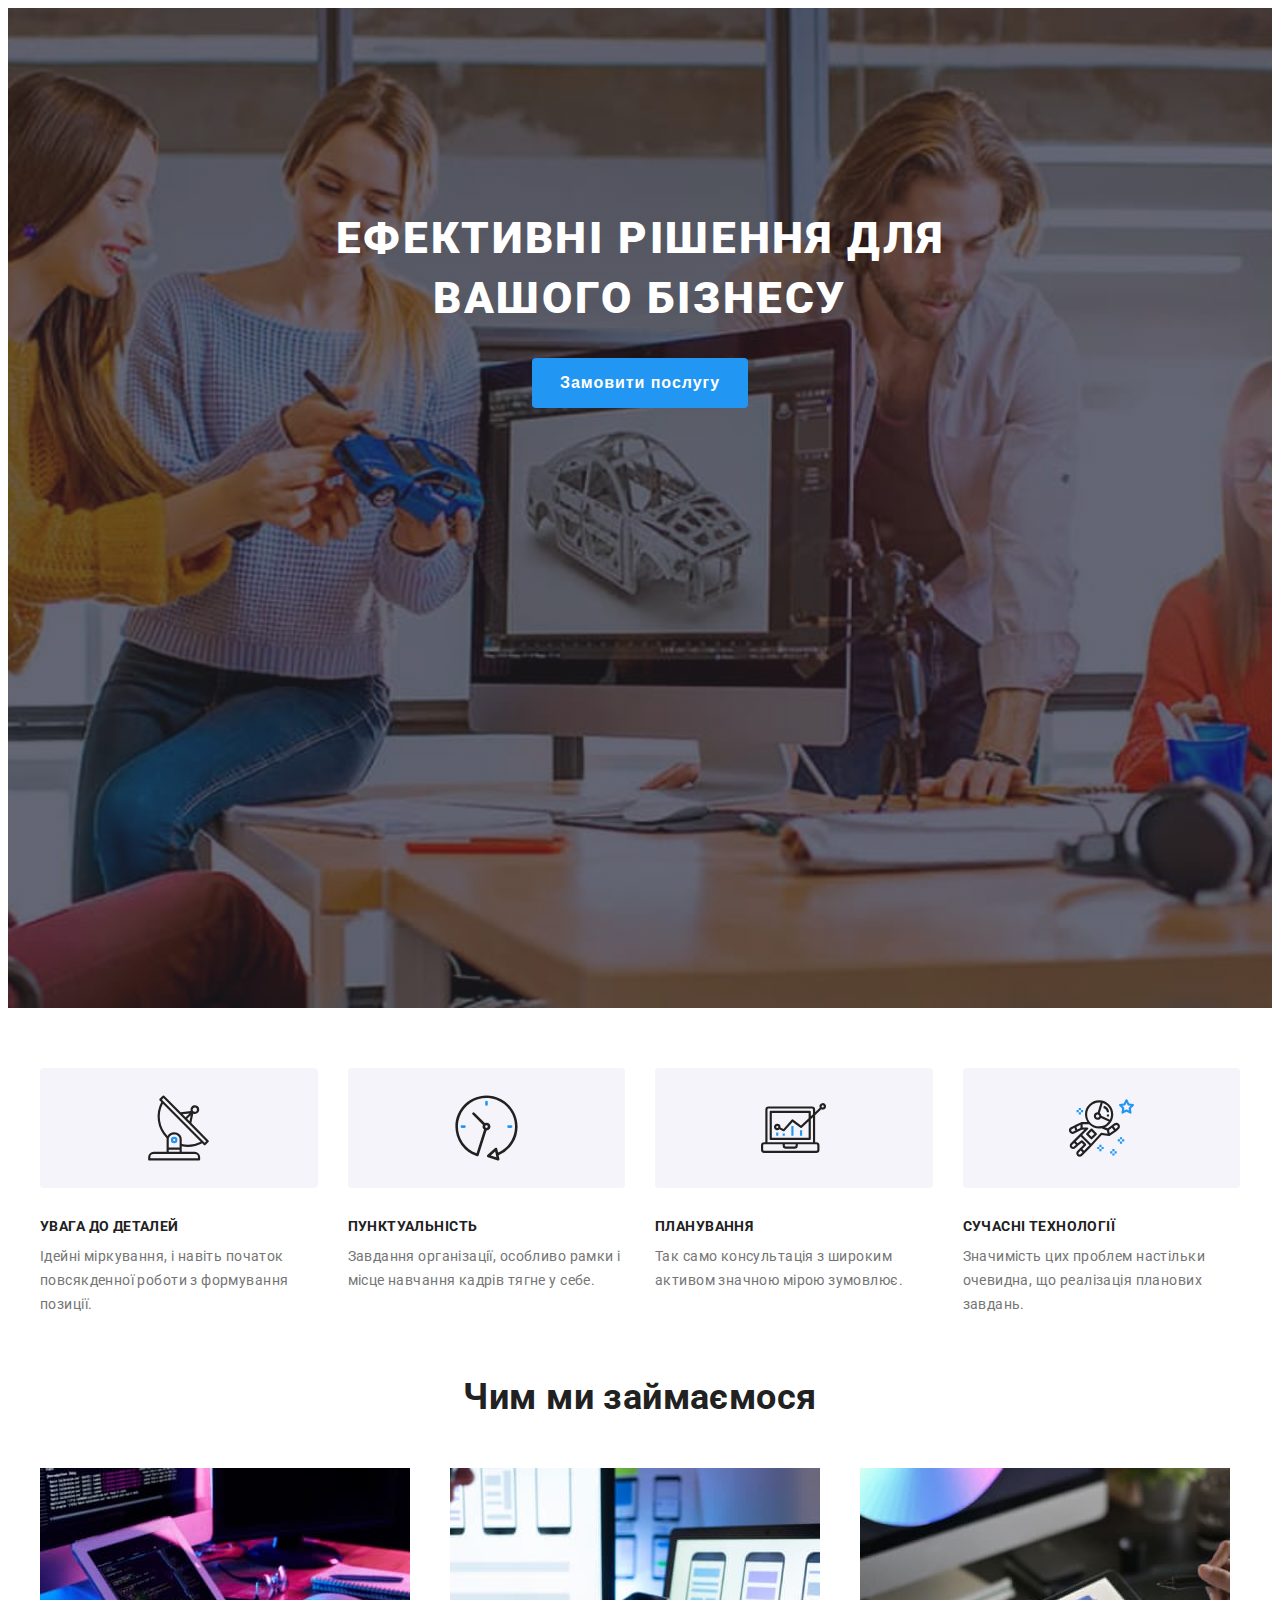
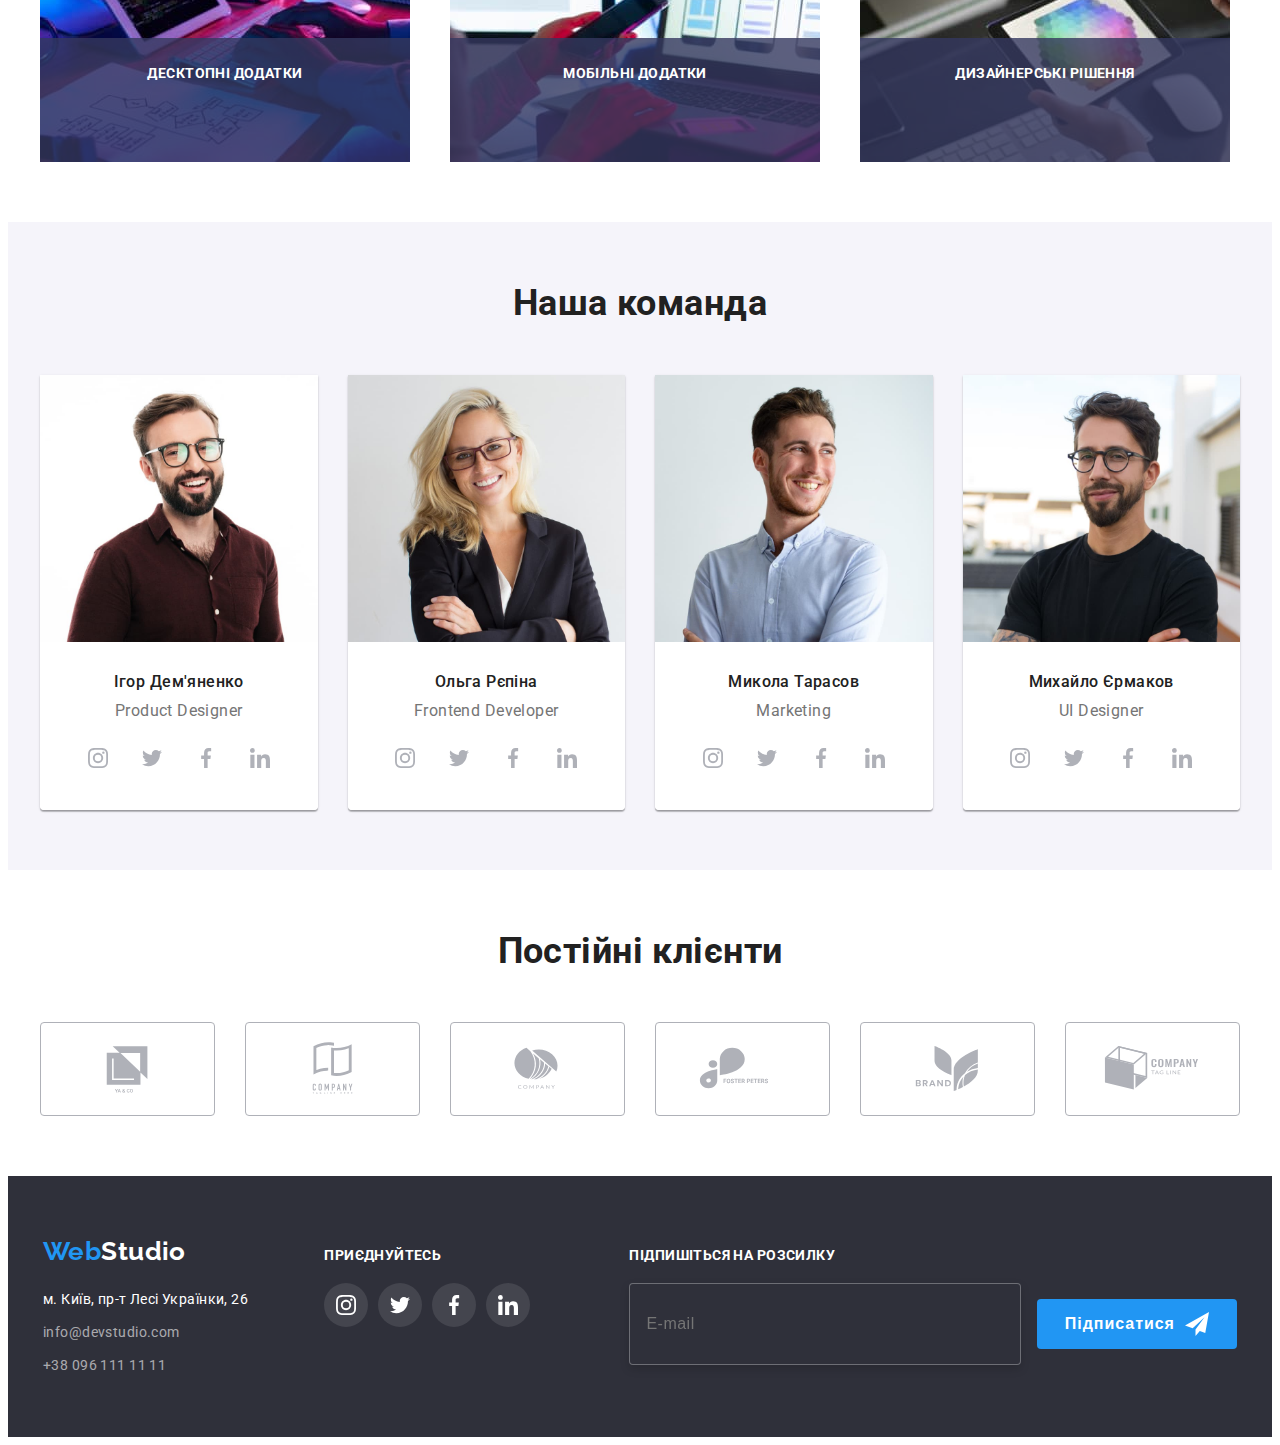
==== commit f211d95c: "add pictures-retina (tablet+desk)" ====
--- a/index.html
+++ b/index.html
@@ -130,15 +130,33 @@
           <h2 class="section__title">Чим ми займаємося</h2>
           <ul class="gallery__list list">
             <li class="gallery__item">
-              <img src="./images/whatwedo1.jpg" alt="whatwedo1" width="370" height="295" />
+              <picture>
+                <source srcset="
+                ./images/img-desk/whatwedo1.jpg 1x,
+                ./images/img-desk/whatwedo1-2x.jpg 2x"  
+                media="(min-width: 1200px)">
+                <img src="./images/img-desk/whatwedo1.jpg" alt="whatwedo1" width="370"/>
+              </picture>
               <p class="gallery__bottom-text">Десктопні додатки</p>
             </li>
             <li class="gallery__item">
-              <img src="./images/whatwedo2.jpg" alt="whatwedo2" width="370" height="295" />
-              <p class="gallery__bottom-text">Мобільні додатки</p>
+                 <picture>
+                <source srcset="
+                ./images/img-desk/whatwedo2.jpg 1x,
+                ./images/img-desk/whatwedo2-2x.jpg 2x"  
+                media="(min-width: 1200px)">
+              <img src="./images/img-desk/whatwedo2.jpg" alt="whatwedo2" width="370"/>
+              </picture>
+        <p class="gallery__bottom-text">Мобільні додатки</p>
             </li>
             <li class="gallery__item">
-              <img src="./images/whatwedo3.jpg" alt="whatwedo3" width="370" height="295" />
+              <picture>
+                <source srcset="
+                ./images/img-desk/whatwedo3.jpg 1x,
+                ./images/img-desk/whatwedo3-2x.jpg 2x"  
+                media="(min-width: 1200px)">
+              <img src="./images/img-desk/whatwedo3.jpg" alt="whatwedo3" width="370"/>
+              </picture>
               <p class="gallery__bottom-text">Дизайнерські рішення</p>
             </li>
           </ul>
@@ -152,13 +170,19 @@
           <ul class="team-list list">
             <li class="team-item">
               <picture>
-                <source>
-                <source >
+                <source srcset="
+                ./images/img-desk/team1desk.jpg 1x,
+                ./images/img-desk/team1desk2x.jpg 2x"  
+                media="(min-width: 1200px)">
+                <source srcset="
+                ./images/img-tab/team1tab.jpg 1x,
+                ./images/img-tab/team1tab2x.jpg 2x"  
+                media="(min-width: 768px)" >
                 <source srcset="
                 ./images/img-mob/team1mob.jpg 1x,
                 ./images/img-mob/team1mob2x.jpg 2x"  
                 media="(max-width: 767px)">
-                <img  src="./images/team1.jpg" alt="team-member1" width="450" />
+                <img  src="./images/img-desk/team1desk.jpg" alt="team-member1" width="450" />
               </picture>
               <div class="team-section">
                 <h3 class="team-title-name">Ігор Дем'яненко</h3>
@@ -197,13 +221,19 @@
             </li>
             <li class="team-item">
               <picture>
-                <source>
-                <source >
+                <source srcset="
+                ./images/img-desk/team2desk.jpg 1x,
+                ./images/img-desk/team2desk2x.jpg 2x"  
+                media="(min-width: 1200px)">
+                <source srcset="
+                ./images/img-tab/team2tab.jpg 1x,
+                ./images/img-tab/team2tab2x.jpg 2x"  
+                media="(min-width: 768px)" >
                 <source srcset="
                 ./images/img-mob/team2mob.jpg 1x,
                 ./images/img-mob/team2mob2x.jpg 2x"  
                 media="(max-width: 767px)">
-                <img  src="./images/team2.jpg" alt="team-member2" width="450" />
+                <img  src="./images/img-desk/team2desk.jpg" alt="team-member2" width="450" />
               </picture>
               <div class="team-section">
                 <h3 class="team-title-name">Ольга Рєпіна</h3>
@@ -242,13 +272,19 @@
             </li>
             <li class="team-item">
               <picture>
-                <source>
-                <source >
+                <source srcset="
+                ./images/img-desk/team3desk.jpg 1x,
+                ./images/img-desk/team3desk2x.jpg 2x"  
+                media="(min-width: 1200px)">
+                <source srcset="
+                ./images/img-tab/team3tab.jpg 1x,
+                ./images/img-tab/team3tab2x.jpg 2x"  
+                media="(min-width: 768px)" >
                 <source srcset="
                 ./images/img-mob/team3mob.jpg 1x,
                 ./images/img-mob/team3mob2x.jpg 2x"  
                 media="(max-width: 767px)">
-                <img  src="./images/team3.jpg" alt="team-member3" width="450" />
+                <img  src="./images/img-desk/team3desk.jpg" alt="team-member3" width="450" />
               </picture>
               <div class="team-section">
                 <h3 class="team-title-name">Микола Тарасов</h3>
@@ -287,13 +323,19 @@
             </li>
             <li class="team-item">
               <picture>
-                <source>
-                <source >
+                <source srcset="
+                ./images/img-desk/team4desk.jpg 1x,
+                ./images/img-desk/team4desk2x.jpg 2x"  
+                media="(min-width: 1200px)">
+                <source srcset="
+                ./images/img-tab/team4tab.jpg 1x,
+                ./images/img-tab/team4tab2x.jpg 2x"  
+                media="(min-width: 768px)" >
                 <source srcset="
                 ./images/img-mob/team4mob.jpg 1x,
                 ./images/img-mob/team4mob2x.jpg 2x"  
                 media="(max-width: 767px)">
-                <img  src="./images/team4.jpg" alt="team-member4" width="450" />
+                <img  src="./images/img-desk/team4desk.jpg" alt="team-member4" width="450" />
               </picture>
               <div class="team-section">
                 <h3 class="team-title-name">Михайло Єрмаков</h3>
--- a/css/main.min.css
+++ b/css/main.min.css
@@ -1 +1 @@
-:root{--accent-color: #2196f3;--primary-text-color: #212121;--secondary-text-color: #757575;--hero-footer-color: #2f303a;--background-text-color: #ffffff;--svg-primary-color: #afb1b8;--background-section-color: #f5f5f5;--transition-duration: 250ms;--transition-timing-function: cubic-bezier(0.4, 0, 0.2, 1);--gradient: linear-gradient(rgba(47, 48, 58, 0.4), rgba(47, 48, 58, 0.4))}p,h1,h2,h3{margin:0}ul{margin:0;padding:0}.link{text-decoration:none}.list{list-style:none}img{display:block;max-width:100%;height:auto;width:100%}body{font-family:"Roboto",sans-serif;font-size:14px;color:var(--primary-text-color);background-color:var(--background-text-color);letter-spacing:.03em}.container{width:100%;padding-left:15px;padding-right:15px;margin:0 auto}@media screen and (min-width: 480px){.container{width:480px}}@media screen and (min-width: 768px){.container{width:768px}}@media screen and (min-width: 1200px){.container{width:1200px}}.btn{font-weight:700;font-size:16px;line-height:1.875;letter-spacing:.06em;border-radius:4px;height:50px;color:var(--background-text-color);background:var(--accent-color);border:none;cursor:pointer}.logo{font-family:"Raleway";font-style:normal;font-weight:700;font-size:24px;line-height:1.1666666667;display:inline-block}@media screen and (min-width: 1200px){.logo{font-size:26px;line-height:1.1923076923}}.section{padding:60px 0}.visually-hidden{position:absolute;white-space:nowrap;width:1px;height:1px;overflow:hidden;border:0;padding:0;clip:rect(0 0 0 0);-webkit-clip-path:inset(50%);clip-path:inset(50%);margin:-1px}.section__title{font-size:28px;line-height:1.1785714286;margin-bottom:30px;text-align:center}@media screen and (min-width: 1200px){.section__title{font-size:36px;margin-bottom:50px}}.backdrop{position:fixed;top:0;width:100%;height:100%;background-color:rgba(0,0,0,.2);-webkit-transition:opacity var(--transition-duration) var(--transition-timing-function),visibility var(--transition-duration) var(--transition-timing-function);transition:opacity var(--transition-duration) var(--transition-timing-function),visibility var(--transition-duration) var(--transition-timing-function)}.modal{width:528px;min-height:581px;background-color:var(--background-text-color);-webkit-box-shadow:0px 1px 3px rgba(0,0,0,.12),0px 1px 1px rgba(0,0,0,.14),0px 2px 1px rgba(0,0,0,.2);box-shadow:0px 1px 3px rgba(0,0,0,.12),0px 1px 1px rgba(0,0,0,.14),0px 2px 1px rgba(0,0,0,.2);border-radius:4px;position:absolute;top:50%;left:50%;-webkit-transform:translate(-50%, -50%);transform:translate(-50%, -50%);padding:40px}.modal-btn{width:30px;height:30px;border:1px solid rgba(0,0,0,.1);background-color:var(--background-text-color);border-radius:50%;position:absolute;top:8px;right:8px;display:-webkit-box;display:-ms-flexbox;display:flex;-webkit-box-pack:center;-ms-flex-pack:center;justify-content:center;-webkit-box-align:center;-ms-flex-align:center;align-items:center;cursor:pointer;-webkit-transition:fill var(--transition-duration) var(--transition-timing-function);transition:fill var(--transition-duration) var(--transition-timing-function)}.modal-btn:hover,.modal-btn:focus{fill:var(--accent-color)}.is-hidden{opacity:0;visibility:hidden;pointer-events:none}.modal-title{text-align:center;font-size:20px;line-height:1.15;text-align:center;color:var(--primary-text-color);margin-bottom:12px}.modal-field{margin-bottom:10px}.modal-field:nth-child(4){margin-bottom:20px}.label-name{font-weight:400;font-size:12px;line-height:1.1666666667;letter-spacing:.01em;color:var(--secondary-text-color);margin-bottom:5px;display:inline-block}.input-wrap{position:relative}.modal-input{width:100%;height:40px;border:1px solid rgba(33,33,33,.2);border-radius:4px;display:inline-block;outline:rgba(0,0,0,0);cursor:pointer;padding:12px 12px 12px 42px;-webkit-transition:border-color var(--transition-duration) var(--transition-timing-function);transition:border-color var(--transition-duration) var(--transition-timing-function)}.modal-input:focus{border-color:var(--accent-color)}.input-icon{position:absolute;top:50%;-webkit-transform:translateY(-50%);transform:translateY(-50%);left:15px;-webkit-transition:fill var(--transition-duration) var(--transition-timing-function);transition:fill var(--transition-duration) var(--transition-timing-function)}.modal-input:focus+.input-icon{fill:var(--accent-color)}.form-comment{display:block;width:100%;height:120px;resize:none;border:1px solid rgba(33,33,33,.2);border-radius:4px;outline:rgba(0,0,0,0);padding:16px 12px;cursor:pointer;-webkit-transition:border-color var(--transition-duration) var(--transition-timing-function);transition:border-color var(--transition-duration) var(--transition-timing-function)}.form-comment:focus{border-color:var(--accent-color)}.modal-checkbox{margin-bottom:30px}.checkbox-text{line-height:1.71;-webkit-box-align:center;-ms-flex-align:center;align-items:center;display:-webkit-box;display:-ms-flexbox;display:flex;cursor:pointer;padding-left:12px}.checkbox-text span{width:16px;height:15px;border:2px solid #111319;border-radius:2px;margin-right:8px;display:-webkit-box;display:-ms-flexbox;display:flex;-webkit-box-align:center;-ms-flex-align:center;align-items:center;-webkit-box-pack:center;-ms-flex-pack:center;justify-content:center;fill:rgba(0,0,0,0);-webkit-transition:fill var(--transition-duration) var(--transition-timing-function),background-color var(--transition-duration) var(--transition-timing-function);transition:fill var(--transition-duration) var(--transition-timing-function),background-color var(--transition-duration) var(--transition-timing-function)}.checkbox-text .input-check:checked+span{background-color:var(--accent-color);fill:var(--background-text-color);border-color:rgba(0,0,0,0)}.policy-text{font-size:14px;line-height:1.71;color:var(--secondary-text-color);margin-left:8px}.policy-link{font-size:14px;line-height:1.71;color:var(--accent-color)}.modal-send-btn{border:none;background-color:var(--accent-color);-webkit-box-shadow:0px 4px 4px rgba(0,0,0,.15);box-shadow:0px 4px 4px rgba(0,0,0,.15);border-radius:4px;display:block;min-width:200px;height:50px;padding:10px 52px;font-weight:700;font-size:16px;line-height:1.88;-webkit-box-align:center;-ms-flex-align:center;align-items:center;text-align:center;letter-spacing:.06em;color:var(--background-text-color);margin:0 auto;cursor:pointer;-webkit-transition:background-color var(--transition-duration) var(--transition-timing-function);transition:background-color var(--transition-duration) var(--transition-timing-function)}.modal-send-btn:hover,.modal-send-btn:focus{background-color:#188ce8}.header{border-bottom:1px solid #ececec;height:80px}.header__container,.navigation{display:-webkit-box;display:-ms-flexbox;display:flex;-webkit-box-align:center;-ms-flex-align:center;align-items:center}.header__logo{color:var(--accent-color);margin-right:93px;padding-top:24px;padding-bottom:25px;display:inline-block}.logo__text{color:#000}.menu{display:-webkit-box;display:-ms-flexbox;display:flex}.menu__item:not(:last-child){margin-right:50px}.menu__link{font-weight:500;line-height:1.1428571429;letter-spacing:.02em;color:var(--primary-text-color);display:inline-block;padding-top:32px;padding-bottom:32px;position:relative;-webkit-transition:color var(--transition-duration) var(--transition-timing-function);transition:color var(--transition-duration) var(--transition-timing-function)}.menu__link:hover,.menu__link:focus{color:var(--accent-color)}.menu__link.current{color:var(--accent-color)}.menu__link::after{content:"";display:block;width:100%;height:4px;background:#2196f3;border-radius:2px;left:0;bottom:0;position:absolute;opacity:0}.menu__link:hover::after,.menu__link:focus::after{content:"";width:100%;height:4px;background-color:var(--accent-color);border-radius:2px;left:0;bottom:0;position:absolute}.menu__link.current::after{opacity:1}.contacts{margin-left:auto}.contacts__menu{display:-webkit-box;display:-ms-flexbox;display:flex;gap:50px}.contacts__link{font-weight:500;line-height:1.1428571429;letter-spacing:.02em;color:var(--secondary-text-color);display:-webkit-box;display:-ms-flexbox;display:flex;-webkit-box-align:center;-ms-flex-align:center;align-items:center;padding-top:32px;padding-bottom:32px;-webkit-transition:color var(--transition-duration) var(--transition-timing-function);transition:color var(--transition-duration) var(--transition-timing-function)}.contacts__link:hover,.contacts__link:focus{color:var(--accent-color)}.contacts__icon{margin-right:10px;fill:currentColor}.contacts__icon:hover,.contacts__icon:focus{fill:var(--accent-color)}.hero{background-color:var(--hero-footer-color);padding:118px 0;text-align:center;width:100%;background-image:var(--gradient),url(../images/img-mob/hero-mob.jpg);background-size:cover;background-position:center;background-repeat:no-repeat;margin:0 auto}@media(min-device-pixel-ratio: 2),(-webkit-min-device-pixel-ratio: 2),(min-resolution: 192dpi),(min-resolution: 2dppx){.hero{background-image:var(--gradient),url(../images/img-mob/hero-mob2x.jpg)}}@media screen and (min-width: 768px){.hero{max-width:768px;height:400px}}@media screen and (min-width: 1200px){.hero{padding:200px 0;max-width:1600px;height:600px}}.hero__title{font-weight:900;font-size:26px;line-height:1.6153846154;letter-spacing:.06em;text-transform:uppercase;color:var(--background-text-color);max-width:360px;margin:0 auto 30px}@media screen and (min-width: 1200px){.hero__title{max-width:696px;font-size:44px;line-height:1.3636363636}}.order__btn{min-width:200px;margin:0 auto}@media screen and (min-width: 1200px){.order__btn{min-width:216px}}.values{border-color:var(--background-text-color)}.values__list{display:-webkit-box;display:-ms-flexbox;display:flex;-ms-flex-wrap:wrap;flex-wrap:wrap;gap:30px}.values__item{width:100%}@media screen and (min-width: 768px){.values__item{width:calc((100% - 30px)/2)}}@media screen and (min-width: 1200px){.values__item{width:calc((100% - 90px)/4)}}.values__img{height:120px;background:#f5f4fa;border-radius:4px;gap:30px;margin-bottom:30px;-webkit-box-align:center;-ms-flex-align:center;align-items:center;-webkit-box-pack:center;-ms-flex-pack:center;justify-content:center;display:-webkit-box;display:-ms-flexbox;display:flex}.values__icon{-webkit-box-align:center;-ms-flex-align:center;align-items:center;-webkit-box-pack:center;-ms-flex-pack:center;justify-content:center}.values__title{font-size:14px;line-height:1.1428571429;text-transform:uppercase;margin-bottom:10px}.values__text{line-height:1.7142857143;color:var(--secondary-text-color);min-width:270px}.gallery{padding-top:0;background-color:var(--background-text-color)}@media screen and (max-width: 1199px){.gallery{display:none}}.gallery__list{display:-webkit-box;display:-ms-flexbox;display:flex;gap:30px}.gallery__item{width:calc((100% - 60px)/3);position:relative}.gallery__bottom-text{width:370px;height:70px;bottom:0;left:0;color:var(--background-text-color);line-height:1.1428571429;font-weight:700;text-align:center;text-transform:uppercase;background-color:rgba(53,56,95,.8);padding-top:27px;padding-bottom:27px;position:absolute}.team{background:#f5f4fa}.team-list{display:-webkit-box;display:-ms-flexbox;display:flex;-ms-flex-wrap:wrap;flex-wrap:wrap;gap:30px}.team-item{width:100%;-webkit-box-shadow:0px 1px 3px rgba(0,0,0,.12),0px 1px 1px rgba(0,0,0,.14),0px 2px 1px rgba(0,0,0,.2);box-shadow:0px 1px 3px rgba(0,0,0,.12),0px 1px 1px rgba(0,0,0,.14),0px 2px 1px rgba(0,0,0,.2);border-radius:0px 0px 4px 4px}@media screen and (min-width: 768px){.team-item{width:calc((100% - 30px)/2)}}@media screen and (min-width: 1200px){.team-item{width:calc((100% - 90px)/4)}}.team-section{padding:30px 0;background:#fff;border-radius:0px 0px 4px 4px;text-align:center}.team-title-name{font-weight:500;font-size:16px;line-height:1.1875;margin-bottom:10px}.team-bottom-text{font-size:16px;line-height:1.1875;color:var(--secondary-text-color);margin-bottom:16px}.team-soc-list{display:-webkit-box;display:-ms-flexbox;display:flex;-webkit-box-pack:center;-ms-flex-pack:center;justify-content:center;gap:10px}.team-soc-link{width:44px;height:44px;border-radius:50%;background-color:var(--background-text-color);display:-webkit-box;display:-ms-flexbox;display:flex;-webkit-box-align:center;-ms-flex-align:center;align-items:center;-webkit-box-pack:center;-ms-flex-pack:center;justify-content:center;-webkit-transition:background-color var(--transition-duration) var(--transition-timing-function),fill var(--transition-duration) var(--transition-timing-function);transition:background-color var(--transition-duration) var(--transition-timing-function),fill var(--transition-duration) var(--transition-timing-function)}.team-soc-link:hover,.team-soc-link:focus{background-color:var(--accent-color)}.team-soc-icon{fill:var(--svg-primary-color)}.team-soc-link:hover .team-soc-icon,.team-soc-link:focus .team-soc-icon{fill:var(--background-text-color)}.customer{background-color:var(--background-text-color)}.customer-list{display:-webkit-box;display:-ms-flexbox;display:flex;gap:30px;-ms-flex-wrap:wrap;flex-wrap:wrap;-webkit-box-pack:center;-ms-flex-pack:center;justify-content:center}.customer-item{width:calc((100% - 30px)/2)}@media screen and (min-width: 768px){.customer-item{width:calc((100% - 60px)/3)}}@media screen and (min-width: 1200px){.customer-item{width:calc((100% - 150px)/6)}}.customer-link{width:100%;height:92px;border:1px solid var(--svg-primary-color);border-radius:4px;display:-webkit-box;display:-ms-flexbox;display:flex;-webkit-box-align:center;-ms-flex-align:center;align-items:center;-webkit-box-pack:center;-ms-flex-pack:center;justify-content:center;-webkit-transition:border-color var(--transition-duration) var(--transition-timing-function);transition:border-color var(--transition-duration) var(--transition-timing-function)}.customer-link:hover,.customer-link:focus{border-color:var(--accent-color)}.customer-icon{fill:var(--svg-primary-color);height:60px;-webkit-transition:fill var(--transition-duration) var(--transition-timing-function);transition:fill var(--transition-duration) var(--transition-timing-function)}.customer-link:hover .customer-icon,.customer-link:focus .customer-icon{fill:var(--accent-color)}.footer{background:var(--hero-footer-color);padding:60px 0}@media screen and (min-width: 768px){.footer-wrap{-ms-flex-pack:distribute;justify-content:space-around;-ms-flex-wrap:wrap;flex-wrap:wrap;display:-webkit-box;display:-ms-flexbox;display:flex;-webkit-box-align:baseline;-ms-flex-align:baseline;align-items:baseline}}@media(max-width: 1199px){.footer-wrap{text-align:center}}.footer-contacts-box{margin-bottom:60px}@media screen and (min-width: 1200px){.footer-contacts-box{margin-right:70px;margin-bottom:0}}.footer-logo{display:inline-block;margin-bottom:20px;color:var(--accent-color)}.footer-logo-part{color:var(--background-text-color)}.footer-contacts-address{font-size:14px;font-style:normal;line-height:1.7142857143;color:var(--background-text-color);margin-bottom:9px}.footer-contats-list li:not(:last-child){margin-bottom:9px}.footer-contacts-link{line-height:1.7142857143;color:rgba(255,255,255,.6);-webkit-transition:color var(--transition-duration) var(--transition-timing-function);transition:color var(--transition-duration) var(--transition-timing-function)}.footer-contacts-link:hover,.footer-contacts-link:focus{color:var(--accent-color)}.footer-social{margin-bottom:60px}@media screen and (min-width: 768px){.footer-social{margin-bottom:0}}@media screen and (min-width: 1200px){.footer-social{margin-right:93px}}.footer-social-text{display:inline-block;font-weight:700;font-size:14px;line-height:1.1428571429;text-transform:uppercase;color:var(--background-text-color);margin-bottom:20px}.footer-social-list{display:-webkit-box;display:-ms-flexbox;display:flex;gap:10px;-webkit-box-pack:center;-ms-flex-pack:center;justify-content:center}.footer-social-link{width:44px;height:44px;border-radius:50%;background-color:rgba(255,255,255,.1);display:-webkit-box;display:-ms-flexbox;display:flex;-webkit-box-align:center;-ms-flex-align:center;align-items:center;-webkit-box-pack:center;-ms-flex-pack:center;justify-content:center;-webkit-transition:background-color var(--transition-duration) var(--transition-timing-function);transition:background-color var(--transition-duration) var(--transition-timing-function)}.footer-social-link:hover,.footer-social-link:focus{background-color:var(--accent-color)}.footer-social-icon{fill:var(--background-text-color)}.footer-social-link:hover .footer-social-icon,.footer-social-link:focus .footer-social-icon{fill:var(--background-text-color)}.footer-input-text{font-weight:700;line-height:1.1428571429;text-transform:uppercase;color:var(--background-text-color);margin-bottom:20px}.footer-input{border:1px solid rgba(255,255,255,.3);border-radius:4px;min-width:100%;height:50px;color:rgba(255,255,255,.6);background-color:#2f303a;font-weight:400;font-size:16px;line-height:1.25;letter-spacing:.03em;-webkit-filter:drop-shadow(0px 4px 4px rgba(0, 0, 0, 0.15));filter:drop-shadow(0px 4px 4px rgba(0, 0, 0, 0.15));border-radius:4px;outline:rgba(0,0,0,0);padding:15px 16px}@media screen and (min-width: 1200px){.footer-input{min-width:358px}}.footer-input-button{-webkit-box-align:center;-ms-flex-align:center;align-items:center;text-align:center;min-width:200px;-webkit-box-pack:center;-ms-flex-pack:center;justify-content:center;gap:10px;display:-webkit-inline-box;display:-ms-inline-flexbox;display:inline-flex;margin-top:20px}@media screen and (min-width: 1200px){.footer-input-button{margin-left:12px;margin-top:0}}.portfolio-navigation-list{display:-webkit-box;display:-ms-flexbox;display:flex;-webkit-box-pack:center;-ms-flex-pack:center;justify-content:center;gap:8px;margin-bottom:50px}.portfolio-btn{font-family:"Roboto";font-style:normal;font-weight:500;font-size:16px;line-height:1.625;color:var(--primary-text-color);border-radius:4px;border:rgba(0,0,0,0);padding:6px 22px;background:#f5f4fa;cursor:pointer;-webkit-transition:color var(--transition-duration) var(--transition-timing-function),background-color var(--transition-duration) var(--transition-timing-function),-webkit-box-shadow var(--transition-duration) var(--transition-timing-function);transition:color var(--transition-duration) var(--transition-timing-function),background-color var(--transition-duration) var(--transition-timing-function),-webkit-box-shadow var(--transition-duration) var(--transition-timing-function);transition:color var(--transition-duration) var(--transition-timing-function),background-color var(--transition-duration) var(--transition-timing-function),box-shadow var(--transition-duration) var(--transition-timing-function);transition:color var(--transition-duration) var(--transition-timing-function),background-color var(--transition-duration) var(--transition-timing-function),box-shadow var(--transition-duration) var(--transition-timing-function),-webkit-box-shadow var(--transition-duration) var(--transition-timing-function)}.portfolio-btn:hover,.portfolio-btn:focus,.portfolio-btn.active{color:var(--background-text-color);background-color:var(--accent-color);-webkit-box-shadow:0px 3px 1px rgba(0,0,0,.1),0px 1px 2px rgba(0,0,0,.08),0px 2px 2px rgba(0,0,0,.12);box-shadow:0px 3px 1px rgba(0,0,0,.1),0px 1px 2px rgba(0,0,0,.08),0px 2px 2px rgba(0,0,0,.12)}.portfolio-hero-list{display:-webkit-box;display:-ms-flexbox;display:flex;-ms-flex-wrap:wrap;flex-wrap:wrap;gap:30px}.portfolio-hero-item{width:calc((100% - 60px)/3);-webkit-transition:-webkit-box-shadow var(--transition-duration) var(--transition-timing-function);transition:-webkit-box-shadow var(--transition-duration) var(--transition-timing-function);transition:box-shadow var(--transition-duration) var(--transition-timing-function);transition:box-shadow var(--transition-duration) var(--transition-timing-function), -webkit-box-shadow var(--transition-duration) var(--transition-timing-function)}.portfolio-hero-item:hover,.portfolio-hero-item:focus{-webkit-box-shadow:0px 1px 1px rgba(0,0,0,.12),0px 4px 4px rgba(0,0,0,.06),1px 4px 6px rgba(0,0,0,.16);box-shadow:0px 1px 1px rgba(0,0,0,.12),0px 4px 4px rgba(0,0,0,.06),1px 4px 6px rgba(0,0,0,.16)}.portfolio-hero-item:last-child{margin-right:0}.portfolio-link{display:block}.portfolio-overlay{position:relative;overflow:hidden}.portfolio-overlay-text{font-size:18px;line-height:1.56;color:var(--background-text-color);background-color:rgba(33,150,243,.9);padding:63px 24px;position:absolute;top:0;left:0;height:100%;-webkit-transform:translateY(100%);transform:translateY(100%);-webkit-transition:-webkit-transform var(--transition-duration) var(--transition-timing-function);transition:-webkit-transform var(--transition-duration) var(--transition-timing-function);transition:transform var(--transition-duration) var(--transition-timing-function);transition:transform var(--transition-duration) var(--transition-timing-function), -webkit-transform var(--transition-duration) var(--transition-timing-function);overflow:auto}.portfolio-link:hover .portfolio-overlay-text,.portfolio-link:focus .portfolio-overlay-text{-webkit-transform:translateY(0);transform:translateY(0)}.portfolio-item-box{padding:20px 24px;border:1px solid #eee;border-top:none}.portfolio-title{font-size:18px;line-height:2;letter-spacing:.06em;color:var(--primary-text-color);margin-bottom:4px}.portfolio-text{font-size:16px;line-height:1.875;color:var(--secondary-text-color)}/*# sourceMappingURL=main.min.css.map */+:root{--accent-color: #2196f3;--primary-text-color: #212121;--secondary-text-color: #757575;--hero-footer-color: #2f303a;--background-text-color: #ffffff;--svg-primary-color: #afb1b8;--background-section-color: #f5f5f5;--transition-duration: 250ms;--transition-timing-function: cubic-bezier(0.4, 0, 0.2, 1);--gradient: linear-gradient(rgba(47, 48, 58, 0.4), rgba(47, 48, 58, 0.4))}p,h1,h2,h3{margin:0}ul{margin:0;padding:0}.link{text-decoration:none}.list{list-style:none}img{display:block;max-width:100%;height:auto}body{font-family:"Roboto",sans-serif;font-size:14px;color:var(--primary-text-color);background-color:var(--background-text-color);letter-spacing:.03em}.container{width:100%;padding-left:15px;padding-right:15px;margin:0 auto}@media screen and (min-width: 480px){.container{width:480px}}@media screen and (min-width: 768px){.container{width:768px}}@media screen and (min-width: 1200px){.container{width:1200px}}.btn{font-weight:700;font-size:16px;line-height:1.875;letter-spacing:.06em;border-radius:4px;height:50px;color:var(--background-text-color);background:var(--accent-color);border:none;cursor:pointer}.logo{font-family:"Raleway";font-style:normal;font-weight:700;font-size:24px;line-height:1.1666666667;display:inline-block}@media screen and (min-width: 1200px){.logo{font-size:26px;line-height:1.1923076923}}.section{padding:60px 0}.visually-hidden{position:absolute;white-space:nowrap;width:1px;height:1px;overflow:hidden;border:0;padding:0;clip:rect(0 0 0 0);-webkit-clip-path:inset(50%);clip-path:inset(50%);margin:-1px}.section__title{font-size:28px;line-height:1.1785714286;margin-bottom:30px;text-align:center}@media screen and (min-width: 1200px){.section__title{font-size:36px;margin-bottom:50px}}.backdrop{position:fixed;top:0;width:100%;height:100%;background-color:rgba(0,0,0,.2);-webkit-transition:opacity var(--transition-duration) var(--transition-timing-function),visibility var(--transition-duration) var(--transition-timing-function);transition:opacity var(--transition-duration) var(--transition-timing-function),visibility var(--transition-duration) var(--transition-timing-function)}.modal{width:528px;min-height:581px;background-color:var(--background-text-color);-webkit-box-shadow:0px 1px 3px rgba(0,0,0,.12),0px 1px 1px rgba(0,0,0,.14),0px 2px 1px rgba(0,0,0,.2);box-shadow:0px 1px 3px rgba(0,0,0,.12),0px 1px 1px rgba(0,0,0,.14),0px 2px 1px rgba(0,0,0,.2);border-radius:4px;position:absolute;top:50%;left:50%;-webkit-transform:translate(-50%, -50%);transform:translate(-50%, -50%);padding:40px}.modal-btn{width:30px;height:30px;border:1px solid rgba(0,0,0,.1);background-color:var(--background-text-color);border-radius:50%;position:absolute;top:8px;right:8px;display:-webkit-box;display:-ms-flexbox;display:flex;-webkit-box-pack:center;-ms-flex-pack:center;justify-content:center;-webkit-box-align:center;-ms-flex-align:center;align-items:center;cursor:pointer;-webkit-transition:fill var(--transition-duration) var(--transition-timing-function);transition:fill var(--transition-duration) var(--transition-timing-function)}.modal-btn:hover,.modal-btn:focus{fill:var(--accent-color)}.is-hidden{opacity:0;visibility:hidden;pointer-events:none}.modal-title{text-align:center;font-size:20px;line-height:1.15;text-align:center;color:var(--primary-text-color);margin-bottom:12px}.modal-field{margin-bottom:10px}.modal-field:nth-child(4){margin-bottom:20px}.label-name{font-weight:400;font-size:12px;line-height:1.1666666667;letter-spacing:.01em;color:var(--secondary-text-color);margin-bottom:5px;display:inline-block}.input-wrap{position:relative}.modal-input{width:100%;height:40px;border:1px solid rgba(33,33,33,.2);border-radius:4px;display:inline-block;outline:rgba(0,0,0,0);cursor:pointer;padding:12px 12px 12px 42px;-webkit-transition:border-color var(--transition-duration) var(--transition-timing-function);transition:border-color var(--transition-duration) var(--transition-timing-function)}.modal-input:focus{border-color:var(--accent-color)}.input-icon{position:absolute;top:50%;-webkit-transform:translateY(-50%);transform:translateY(-50%);left:15px;-webkit-transition:fill var(--transition-duration) var(--transition-timing-function);transition:fill var(--transition-duration) var(--transition-timing-function)}.modal-input:focus+.input-icon{fill:var(--accent-color)}.form-comment{display:block;width:100%;height:120px;resize:none;border:1px solid rgba(33,33,33,.2);border-radius:4px;outline:rgba(0,0,0,0);padding:16px 12px;cursor:pointer;-webkit-transition:border-color var(--transition-duration) var(--transition-timing-function);transition:border-color var(--transition-duration) var(--transition-timing-function)}.form-comment:focus{border-color:var(--accent-color)}.modal-checkbox{margin-bottom:30px}.checkbox-text{line-height:1.71;-webkit-box-align:center;-ms-flex-align:center;align-items:center;display:-webkit-box;display:-ms-flexbox;display:flex;cursor:pointer;padding-left:12px}.checkbox-text span{width:16px;height:15px;border:2px solid #111319;border-radius:2px;margin-right:8px;display:-webkit-box;display:-ms-flexbox;display:flex;-webkit-box-align:center;-ms-flex-align:center;align-items:center;-webkit-box-pack:center;-ms-flex-pack:center;justify-content:center;fill:rgba(0,0,0,0);-webkit-transition:fill var(--transition-duration) var(--transition-timing-function),background-color var(--transition-duration) var(--transition-timing-function);transition:fill var(--transition-duration) var(--transition-timing-function),background-color var(--transition-duration) var(--transition-timing-function)}.checkbox-text .input-check:checked+span{background-color:var(--accent-color);fill:var(--background-text-color);border-color:rgba(0,0,0,0)}.policy-text{font-size:14px;line-height:1.71;color:var(--secondary-text-color);margin-left:8px}.policy-link{font-size:14px;line-height:1.71;color:var(--accent-color)}.modal-send-btn{border:none;background-color:var(--accent-color);-webkit-box-shadow:0px 4px 4px rgba(0,0,0,.15);box-shadow:0px 4px 4px rgba(0,0,0,.15);border-radius:4px;display:block;min-width:200px;height:50px;padding:10px 52px;font-weight:700;font-size:16px;line-height:1.88;-webkit-box-align:center;-ms-flex-align:center;align-items:center;text-align:center;letter-spacing:.06em;color:var(--background-text-color);margin:0 auto;cursor:pointer;-webkit-transition:background-color var(--transition-duration) var(--transition-timing-function);transition:background-color var(--transition-duration) var(--transition-timing-function)}.modal-send-btn:hover,.modal-send-btn:focus{background-color:#188ce8}.header{border-bottom:1px solid #ececec;height:80px}.header__container,.navigation{display:-webkit-box;display:-ms-flexbox;display:flex;-webkit-box-align:center;-ms-flex-align:center;align-items:center}.header__logo{color:var(--accent-color);margin-right:93px;padding-top:24px;padding-bottom:25px;display:inline-block}.logo__text{color:#000}.menu{display:-webkit-box;display:-ms-flexbox;display:flex}.menu__item:not(:last-child){margin-right:50px}.menu__link{font-weight:500;line-height:1.1428571429;letter-spacing:.02em;color:var(--primary-text-color);display:inline-block;padding-top:32px;padding-bottom:32px;position:relative;-webkit-transition:color var(--transition-duration) var(--transition-timing-function);transition:color var(--transition-duration) var(--transition-timing-function)}.menu__link:hover,.menu__link:focus{color:var(--accent-color)}.menu__link.current{color:var(--accent-color)}.menu__link::after{content:"";display:block;width:100%;height:4px;background:#2196f3;border-radius:2px;left:0;bottom:0;position:absolute;opacity:0}.menu__link:hover::after,.menu__link:focus::after{content:"";width:100%;height:4px;background-color:var(--accent-color);border-radius:2px;left:0;bottom:0;position:absolute}.menu__link.current::after{opacity:1}.contacts{margin-left:auto}.contacts__menu{display:-webkit-box;display:-ms-flexbox;display:flex;gap:50px}.contacts__link{font-weight:500;line-height:1.1428571429;letter-spacing:.02em;color:var(--secondary-text-color);display:-webkit-box;display:-ms-flexbox;display:flex;-webkit-box-align:center;-ms-flex-align:center;align-items:center;padding-top:32px;padding-bottom:32px;-webkit-transition:color var(--transition-duration) var(--transition-timing-function);transition:color var(--transition-duration) var(--transition-timing-function)}.contacts__link:hover,.contacts__link:focus{color:var(--accent-color)}.contacts__icon{margin-right:10px;fill:currentColor}.contacts__icon:hover,.contacts__icon:focus{fill:var(--accent-color)}.hero{background-color:var(--hero-footer-color);padding:118px 0;text-align:center;width:100%;background-image:var(--gradient),url(../images/img-mob/hero-mob.jpg);background-size:cover;background-position:center;background-repeat:no-repeat;margin:0 auto}@media(min-device-pixel-ratio: 2),(-webkit-min-device-pixel-ratio: 2),(min-resolution: 192dpi),(min-resolution: 2dppx){.hero{background-image:var(--gradient),url(../images/img-mob/hero-mob2x.jpg)}}@media screen and (min-width: 768px){.hero{background-image:var(--gradient),url(../images/img-tab/hero-tab.jpg)}}@media screen and (min-width: 768px)and (min-device-pixel-ratio: 2),screen and (min-width: 768px)and (-webkit-min-device-pixel-ratio: 2),screen and (min-width: 768px)and (min-resolution: 192dpi),screen and (min-width: 768px)and (min-resolution: 2dppx){.hero{background-image:var(--gradient),url(../images/img-tab/hero-tab2x.jpg)}}@media screen and (min-width: 1200px){.hero{padding:200px 0;max-width:1600px;height:600px;background-image:var(--gradient),url(../images/img-desk/hero.jpg)}}@media screen and (min-width: 1200px)and (min-device-pixel-ratio: 2),screen and (min-width: 1200px)and (-webkit-min-device-pixel-ratio: 2),screen and (min-width: 1200px)and (min-resolution: 192dpi),screen and (min-width: 1200px)and (min-resolution: 2dppx){.hero{background-image:var(--gradient),url(../images/img-desk/hero2x.jpg)}}.hero__title{font-weight:900;font-size:26px;line-height:1.6153846154;letter-spacing:.06em;text-transform:uppercase;color:var(--background-text-color);max-width:360px;margin:0 auto 30px}@media screen and (min-width: 1200px){.hero__title{max-width:696px;font-size:44px;line-height:1.3636363636}}.order__btn{min-width:200px;margin:0 auto}@media screen and (min-width: 1200px){.order__btn{min-width:216px}}.values{border-color:var(--background-text-color)}.values__list{display:-webkit-box;display:-ms-flexbox;display:flex;-ms-flex-wrap:wrap;flex-wrap:wrap;gap:30px}.values__item{width:100%}@media screen and (min-width: 768px){.values__item{width:calc((100% - 30px)/2)}}@media screen and (min-width: 1200px){.values__item{width:calc((100% - 90px)/4)}}.values__img{height:120px;background:#f5f4fa;border-radius:4px;gap:30px;margin-bottom:30px;-webkit-box-align:center;-ms-flex-align:center;align-items:center;-webkit-box-pack:center;-ms-flex-pack:center;justify-content:center;display:-webkit-box;display:-ms-flexbox;display:flex}.values__icon{-webkit-box-align:center;-ms-flex-align:center;align-items:center;-webkit-box-pack:center;-ms-flex-pack:center;justify-content:center}.values__title{font-size:14px;line-height:1.1428571429;text-transform:uppercase;margin-bottom:10px}.values__text{line-height:1.7142857143;color:var(--secondary-text-color);min-width:270px}.gallery{padding-top:0;background-color:var(--background-text-color)}@media screen and (max-width: 1199px){.gallery{display:none}}.gallery__list{display:-webkit-box;display:-ms-flexbox;display:flex;gap:30px}.gallery__item{width:calc((100% - 60px)/3);position:relative}.gallery__bottom-text{width:370px;height:70px;bottom:0;left:0;color:var(--background-text-color);line-height:1.1428571429;font-weight:700;text-align:center;text-transform:uppercase;background-color:rgba(53,56,95,.8);padding-top:27px;padding-bottom:27px;position:absolute}.team{background:#f5f4fa}.team-list{display:-webkit-box;display:-ms-flexbox;display:flex;-ms-flex-wrap:wrap;flex-wrap:wrap;gap:30px}.team-item{width:100%;-webkit-box-shadow:0px 1px 3px rgba(0,0,0,.12),0px 1px 1px rgba(0,0,0,.14),0px 2px 1px rgba(0,0,0,.2);box-shadow:0px 1px 3px rgba(0,0,0,.12),0px 1px 1px rgba(0,0,0,.14),0px 2px 1px rgba(0,0,0,.2);border-radius:0px 0px 4px 4px}@media screen and (min-width: 768px){.team-item{width:calc((100% - 30px)/2)}}@media screen and (min-width: 1200px){.team-item{width:calc((100% - 90px)/4)}}.team-section{padding:30px 0;background:#fff;border-radius:0px 0px 4px 4px;text-align:center}.team-title-name{font-weight:500;font-size:16px;line-height:1.1875;margin-bottom:10px}.team-bottom-text{font-size:16px;line-height:1.1875;color:var(--secondary-text-color);margin-bottom:16px}.team-soc-list{display:-webkit-box;display:-ms-flexbox;display:flex;-webkit-box-pack:center;-ms-flex-pack:center;justify-content:center;gap:10px}.team-soc-link{width:44px;height:44px;border-radius:50%;background-color:var(--background-text-color);display:-webkit-box;display:-ms-flexbox;display:flex;-webkit-box-align:center;-ms-flex-align:center;align-items:center;-webkit-box-pack:center;-ms-flex-pack:center;justify-content:center;-webkit-transition:background-color var(--transition-duration) var(--transition-timing-function),fill var(--transition-duration) var(--transition-timing-function);transition:background-color var(--transition-duration) var(--transition-timing-function),fill var(--transition-duration) var(--transition-timing-function)}.team-soc-link:hover,.team-soc-link:focus{background-color:var(--accent-color)}.team-soc-icon{fill:var(--svg-primary-color)}.team-soc-link:hover .team-soc-icon,.team-soc-link:focus .team-soc-icon{fill:var(--background-text-color)}.customer{background-color:var(--background-text-color)}.customer-list{display:-webkit-box;display:-ms-flexbox;display:flex;gap:30px;-ms-flex-wrap:wrap;flex-wrap:wrap;-webkit-box-pack:center;-ms-flex-pack:center;justify-content:center}.customer-item{width:calc((100% - 30px)/2)}@media screen and (min-width: 768px){.customer-item{width:calc((100% - 60px)/3)}}@media screen and (min-width: 1200px){.customer-item{width:calc((100% - 150px)/6)}}.customer-link{height:92px;border:1px solid var(--svg-primary-color);border-radius:4px;display:-webkit-box;display:-ms-flexbox;display:flex;-webkit-box-align:center;-ms-flex-align:center;align-items:center;-webkit-box-pack:center;-ms-flex-pack:center;justify-content:center;-webkit-transition:border-color var(--transition-duration) var(--transition-timing-function);transition:border-color var(--transition-duration) var(--transition-timing-function)}.customer-link:hover,.customer-link:focus{border-color:var(--accent-color)}.customer-icon{fill:var(--svg-primary-color);height:60px;-webkit-transition:fill var(--transition-duration) var(--transition-timing-function);transition:fill var(--transition-duration) var(--transition-timing-function)}.customer-link:hover .customer-icon,.customer-link:focus .customer-icon{fill:var(--accent-color)}.footer{background:var(--hero-footer-color);padding:60px 0}@media screen and (min-width: 768px){.footer-wrap{-ms-flex-pack:distribute;justify-content:space-around;-ms-flex-wrap:wrap;flex-wrap:wrap;display:-webkit-box;display:-ms-flexbox;display:flex;-webkit-box-align:baseline;-ms-flex-align:baseline;align-items:baseline}}@media(max-width: 1199px){.footer-wrap{text-align:center}}.footer-contacts-box{margin-bottom:60px}@media screen and (min-width: 1200px){.footer-contacts-box{margin-right:70px;margin-bottom:0}}.footer-logo{display:inline-block;margin-bottom:20px;color:var(--accent-color)}.footer-logo-part{color:var(--background-text-color)}.footer-contacts-address{font-size:14px;font-style:normal;line-height:1.7142857143;color:var(--background-text-color);margin-bottom:9px}.footer-contats-list li:not(:last-child){margin-bottom:9px}.footer-contacts-link{line-height:1.7142857143;color:rgba(255,255,255,.6);-webkit-transition:color var(--transition-duration) var(--transition-timing-function);transition:color var(--transition-duration) var(--transition-timing-function)}.footer-contacts-link:hover,.footer-contacts-link:focus{color:var(--accent-color)}.footer-social{margin-bottom:60px}@media screen and (min-width: 768px){.footer-social{margin-bottom:0}}@media screen and (min-width: 1200px){.footer-social{margin-right:93px}}.footer-social-text{display:inline-block;font-weight:700;font-size:14px;line-height:1.1428571429;text-transform:uppercase;color:var(--background-text-color);margin-bottom:20px}.footer-social-list{display:-webkit-box;display:-ms-flexbox;display:flex;gap:10px;-webkit-box-pack:center;-ms-flex-pack:center;justify-content:center}.footer-social-link{width:44px;height:44px;border-radius:50%;background-color:rgba(255,255,255,.1);display:-webkit-box;display:-ms-flexbox;display:flex;-webkit-box-align:center;-ms-flex-align:center;align-items:center;-webkit-box-pack:center;-ms-flex-pack:center;justify-content:center;-webkit-transition:background-color var(--transition-duration) var(--transition-timing-function);transition:background-color var(--transition-duration) var(--transition-timing-function)}.footer-social-link:hover,.footer-social-link:focus{background-color:var(--accent-color)}.footer-social-icon{fill:var(--background-text-color)}.footer-social-link:hover .footer-social-icon,.footer-social-link:focus .footer-social-icon{fill:var(--background-text-color)}.footer-input-text{font-weight:700;line-height:1.1428571429;text-transform:uppercase;color:var(--background-text-color);margin-bottom:20px}.footer-input{border:1px solid rgba(255,255,255,.3);border-radius:4px;min-width:100%;height:50px;color:rgba(255,255,255,.6);background-color:#2f303a;font-weight:400;font-size:16px;line-height:1.25;letter-spacing:.03em;-webkit-filter:drop-shadow(0px 4px 4px rgba(0, 0, 0, 0.15));filter:drop-shadow(0px 4px 4px rgba(0, 0, 0, 0.15));border-radius:4px;outline:rgba(0,0,0,0);padding:15px 16px}@media screen and (min-width: 1200px){.footer-input{min-width:358px}}.footer-input-button{-webkit-box-align:center;-ms-flex-align:center;align-items:center;text-align:center;min-width:200px;-webkit-box-pack:center;-ms-flex-pack:center;justify-content:center;gap:10px;display:-webkit-inline-box;display:-ms-inline-flexbox;display:inline-flex;margin-top:20px}@media screen and (min-width: 1200px){.footer-input-button{margin-left:12px;margin-top:0}}.portfolio-navigation-list{display:-webkit-box;display:-ms-flexbox;display:flex;-webkit-box-pack:center;-ms-flex-pack:center;justify-content:center;gap:8px;margin-bottom:50px}.portfolio-btn{font-family:"Roboto";font-style:normal;font-weight:500;font-size:16px;line-height:1.625;color:var(--primary-text-color);border-radius:4px;border:rgba(0,0,0,0);padding:6px 22px;background:#f5f4fa;cursor:pointer;-webkit-transition:color var(--transition-duration) var(--transition-timing-function),background-color var(--transition-duration) var(--transition-timing-function),-webkit-box-shadow var(--transition-duration) var(--transition-timing-function);transition:color var(--transition-duration) var(--transition-timing-function),background-color var(--transition-duration) var(--transition-timing-function),-webkit-box-shadow var(--transition-duration) var(--transition-timing-function);transition:color var(--transition-duration) var(--transition-timing-function),background-color var(--transition-duration) var(--transition-timing-function),box-shadow var(--transition-duration) var(--transition-timing-function);transition:color var(--transition-duration) var(--transition-timing-function),background-color var(--transition-duration) var(--transition-timing-function),box-shadow var(--transition-duration) var(--transition-timing-function),-webkit-box-shadow var(--transition-duration) var(--transition-timing-function)}.portfolio-btn:hover,.portfolio-btn:focus,.portfolio-btn.active{color:var(--background-text-color);background-color:var(--accent-color);-webkit-box-shadow:0px 3px 1px rgba(0,0,0,.1),0px 1px 2px rgba(0,0,0,.08),0px 2px 2px rgba(0,0,0,.12);box-shadow:0px 3px 1px rgba(0,0,0,.1),0px 1px 2px rgba(0,0,0,.08),0px 2px 2px rgba(0,0,0,.12)}.portfolio-hero-list{display:-webkit-box;display:-ms-flexbox;display:flex;-ms-flex-wrap:wrap;flex-wrap:wrap;gap:30px}.portfolio-hero-item{width:calc((100% - 60px)/3);-webkit-transition:-webkit-box-shadow var(--transition-duration) var(--transition-timing-function);transition:-webkit-box-shadow var(--transition-duration) var(--transition-timing-function);transition:box-shadow var(--transition-duration) var(--transition-timing-function);transition:box-shadow var(--transition-duration) var(--transition-timing-function), -webkit-box-shadow var(--transition-duration) var(--transition-timing-function)}.portfolio-hero-item:hover,.portfolio-hero-item:focus{-webkit-box-shadow:0px 1px 1px rgba(0,0,0,.12),0px 4px 4px rgba(0,0,0,.06),1px 4px 6px rgba(0,0,0,.16);box-shadow:0px 1px 1px rgba(0,0,0,.12),0px 4px 4px rgba(0,0,0,.06),1px 4px 6px rgba(0,0,0,.16)}.portfolio-hero-item:last-child{margin-right:0}.portfolio-link{display:block}.portfolio-overlay{position:relative;overflow:hidden}.portfolio-overlay-text{font-size:18px;line-height:1.56;color:var(--background-text-color);background-color:rgba(33,150,243,.9);padding:63px 24px;position:absolute;top:0;left:0;height:100%;-webkit-transform:translateY(100%);transform:translateY(100%);-webkit-transition:-webkit-transform var(--transition-duration) var(--transition-timing-function);transition:-webkit-transform var(--transition-duration) var(--transition-timing-function);transition:transform var(--transition-duration) var(--transition-timing-function);transition:transform var(--transition-duration) var(--transition-timing-function), -webkit-transform var(--transition-duration) var(--transition-timing-function);overflow:auto}.portfolio-link:hover .portfolio-overlay-text,.portfolio-link:focus .portfolio-overlay-text{-webkit-transform:translateY(0);transform:translateY(0)}.portfolio-item-box{padding:20px 24px;border:1px solid #eee;border-top:none}.portfolio-title{font-size:18px;line-height:2;letter-spacing:.06em;color:var(--primary-text-color);margin-bottom:4px}.portfolio-text{font-size:16px;line-height:1.875;color:var(--secondary-text-color)}/*# sourceMappingURL=main.min.css.map */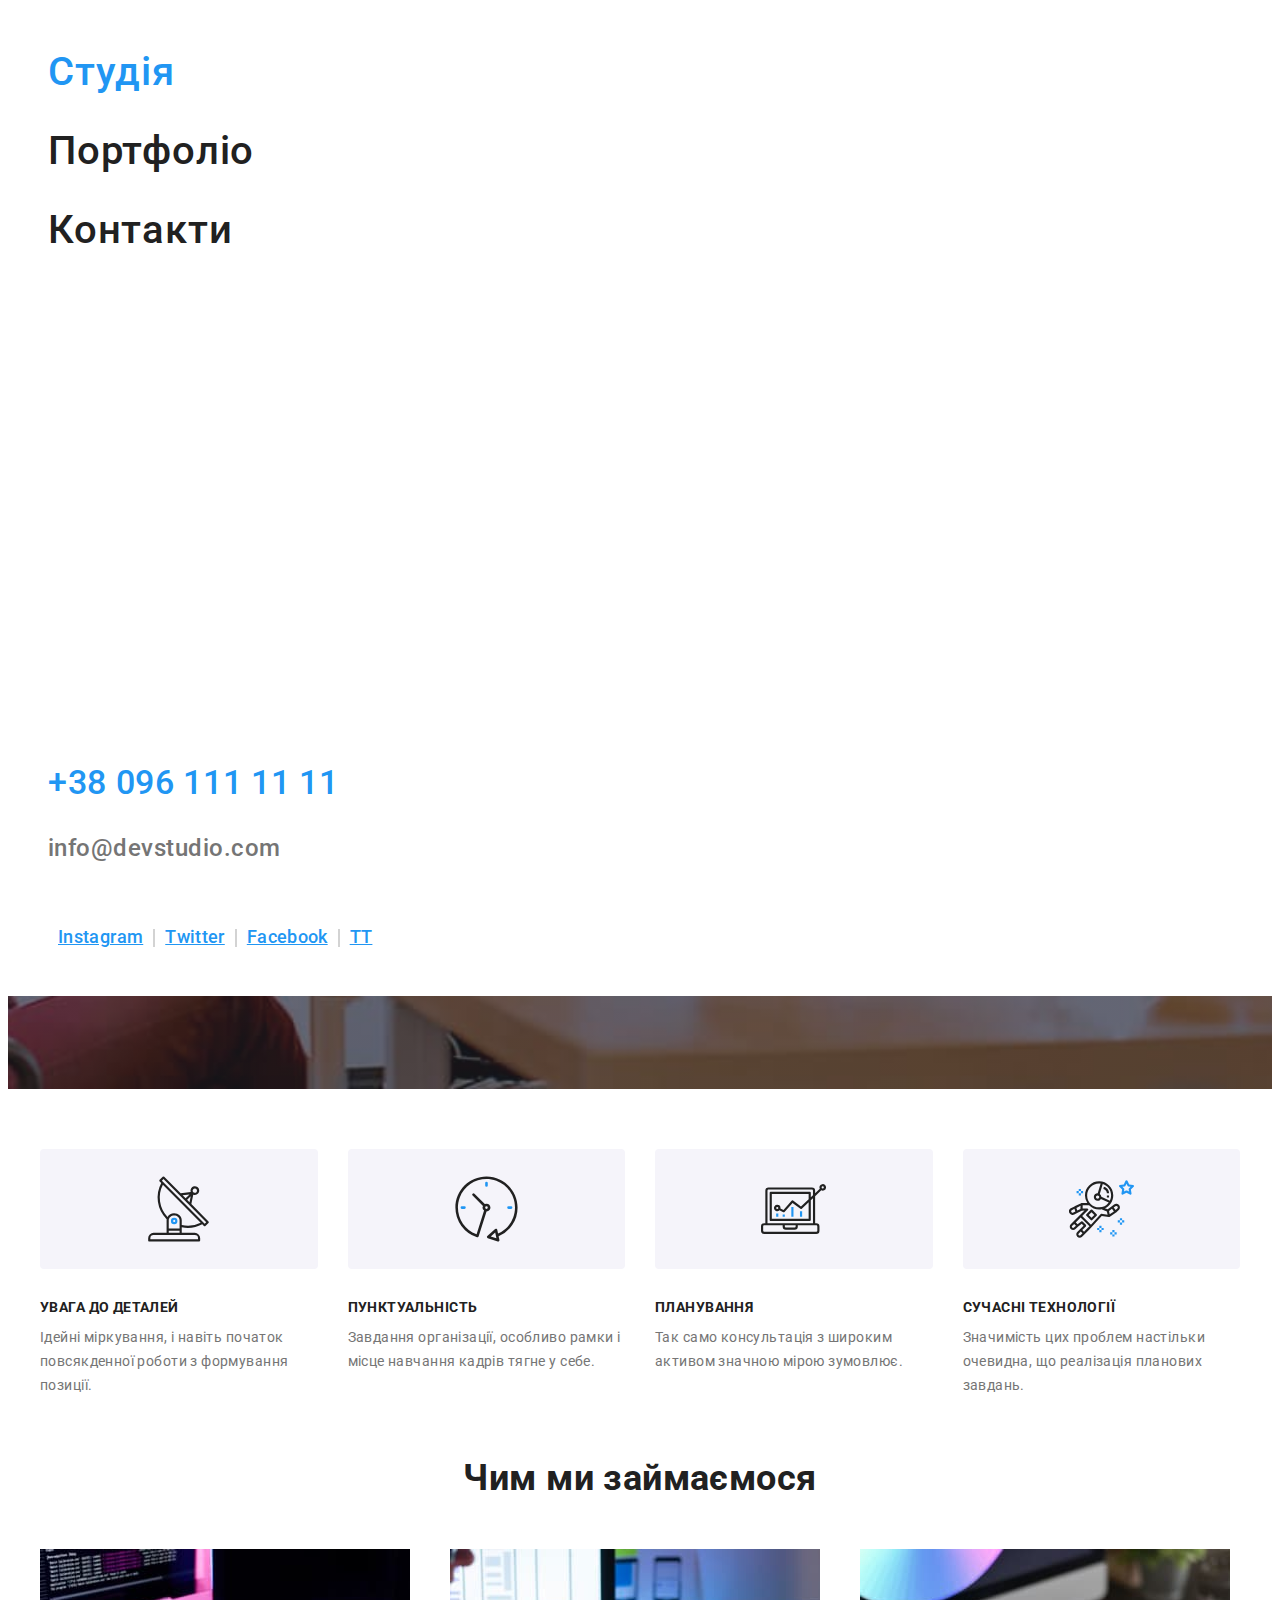
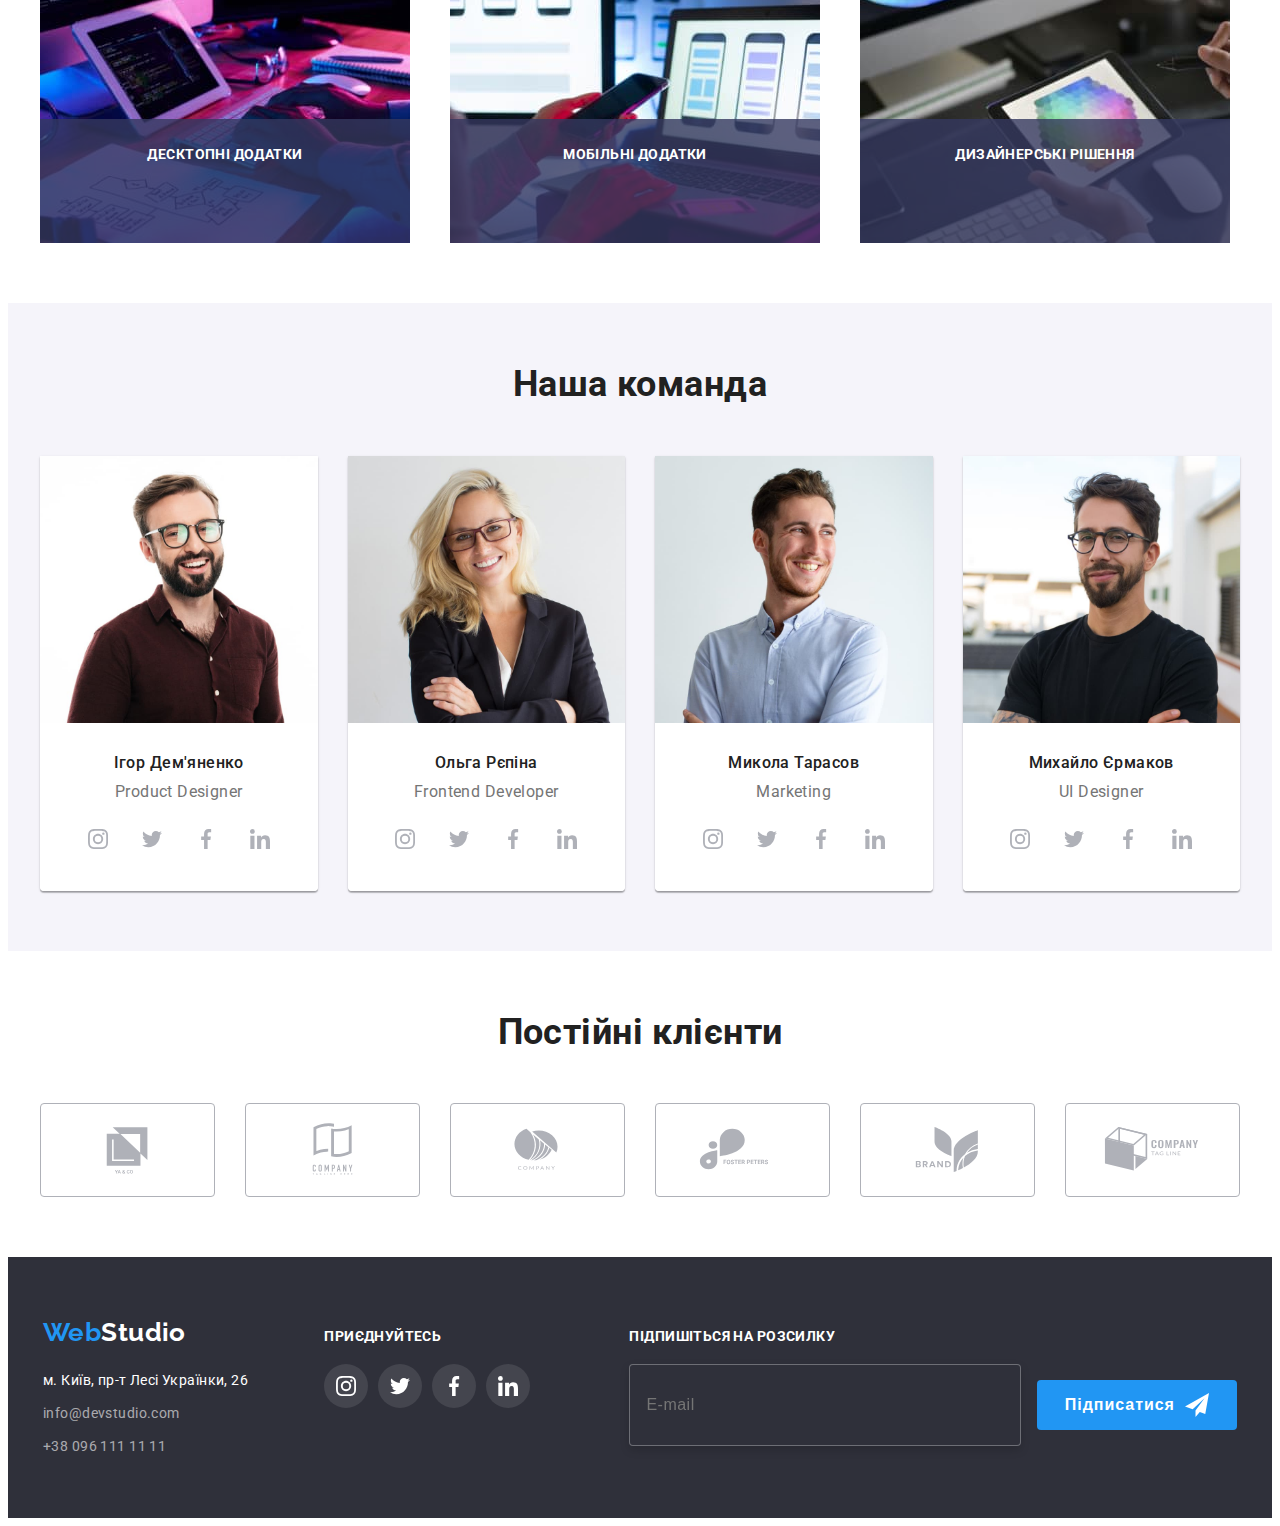
==== commit b5b3828a: "fix header-mobile" ====
--- a/index.html
+++ b/index.html
@@ -22,7 +22,7 @@
   </head>
   <body>
     <!-- Header -->
-    <!-- <header class="header">
+    <header class="header">
       <div class="container header__container">
         <nav class="navigation">
           <a class="logo header__logo link" href="./index.html"
@@ -60,8 +60,62 @@
             </li>
           </ul>
         </div>
+        <button type="button" class="mobile-open-btn">
+          <svg class="menu__icon" width="40" height="40">
+                  <use href="./images/icons.svg#icon-close"></use>
+                </svg>
+        </button>
       </div>
-    </header> -->
+
+
+      <div class="mob-menu">
+        <div class="menu-container">
+          <div class="mob-menu-main">
+<button type="button" class="mobile-close-btn">
+          <svg class="menu__icon" width="40" height="40">
+                  <use href="./images/icons.svg#icon-close"></use>
+                </svg>
+        </button>
+        <nav>
+<ul class="mob-menu-list list">
+            <li class="mob-menu__item">
+              <a class="mob-menu__link active link" href="./index.html">Студія</a>
+            </li>
+            <li class="mob-menu__item">
+              <a class="mob-menu__link link" href="./portfolio.html">Портфоліо</a>
+            </li>
+            <li class="mob-menu__item">
+              <a class="mob-menu__link link" href="./index.html">Контакти</a>
+            </li>
+          </ul>
+        </nav>
+           
+          </div>
+
+<div class="mobile-contacts">
+  <ul class="mobile-contacts__menu list">
+             <li class="mobile-contacts__item">
+              <a class="mobile-contacts__link link" href="tel:+380961111111">
+               +38 096 111 11 11</a
+              >
+            </li>
+            <li class="mobile-contacts__item">
+              <a class="mobile-contacts__link link" href="mailto:info@devstudio.com">
+                info@devstudio.com
+              </a>
+            </li>
+          </ul>
+
+<ul class="mobile-socials list">
+  <li class="mob-soc-item"><a href="" class="mob-soc-link">Instagram</a></li>
+  <li class="mob-soc-item"><a href="" class="mob-soc-link">Twitter</a></li>
+  <li class="mob-soc-item"><a href="" class="mob-soc-link">Facebook</a></li>
+  <li class="mob-soc-item"><a href="" class="mob-soc-link">TT</a></li>
+</ul>
+</div>
+        </div>
+      </div>
+    </header>
     <!-- Main content -->
     <main>
       <section class="hero section">
--- a/css/main.min.css
+++ b/css/main.min.css
@@ -1 +1 @@
-:root{--accent-color: #2196f3;--primary-text-color: #212121;--secondary-text-color: #757575;--hero-footer-color: #2f303a;--background-text-color: #ffffff;--svg-primary-color: #afb1b8;--background-section-color: #f5f5f5;--transition-duration: 250ms;--transition-timing-function: cubic-bezier(0.4, 0, 0.2, 1);--gradient: linear-gradient(rgba(47, 48, 58, 0.4), rgba(47, 48, 58, 0.4))}p,h1,h2,h3{margin:0}ul{margin:0;padding:0}.link{text-decoration:none}.list{list-style:none}img{display:block;max-width:100%;height:auto}body{font-family:"Roboto",sans-serif;font-size:14px;color:var(--primary-text-color);background-color:var(--background-text-color);letter-spacing:.03em}.container{width:100%;padding-left:15px;padding-right:15px;margin:0 auto}@media screen and (min-width: 480px){.container{width:480px}}@media screen and (min-width: 768px){.container{width:768px}}@media screen and (min-width: 1200px){.container{width:1200px}}.btn{font-weight:700;font-size:16px;line-height:1.875;letter-spacing:.06em;border-radius:4px;height:50px;color:var(--background-text-color);background:var(--accent-color);border:none;cursor:pointer}.logo{font-family:"Raleway";font-style:normal;font-weight:700;font-size:24px;line-height:1.1666666667;display:inline-block}@media screen and (min-width: 1200px){.logo{font-size:26px;line-height:1.1923076923}}.section{padding:60px 0}.visually-hidden{position:absolute;white-space:nowrap;width:1px;height:1px;overflow:hidden;border:0;padding:0;clip:rect(0 0 0 0);-webkit-clip-path:inset(50%);clip-path:inset(50%);margin:-1px}.section__title{font-size:28px;line-height:1.1785714286;margin-bottom:30px;text-align:center}@media screen and (min-width: 1200px){.section__title{font-size:36px;margin-bottom:50px}}.backdrop{position:fixed;top:0;width:100%;height:100%;background-color:rgba(0,0,0,.2);-webkit-transition:opacity var(--transition-duration) var(--transition-timing-function),visibility var(--transition-duration) var(--transition-timing-function);transition:opacity var(--transition-duration) var(--transition-timing-function),visibility var(--transition-duration) var(--transition-timing-function)}.modal{width:528px;min-height:581px;background-color:var(--background-text-color);-webkit-box-shadow:0px 1px 3px rgba(0,0,0,.12),0px 1px 1px rgba(0,0,0,.14),0px 2px 1px rgba(0,0,0,.2);box-shadow:0px 1px 3px rgba(0,0,0,.12),0px 1px 1px rgba(0,0,0,.14),0px 2px 1px rgba(0,0,0,.2);border-radius:4px;position:absolute;top:50%;left:50%;-webkit-transform:translate(-50%, -50%);transform:translate(-50%, -50%);padding:40px}.modal-btn{width:30px;height:30px;border:1px solid rgba(0,0,0,.1);background-color:var(--background-text-color);border-radius:50%;position:absolute;top:8px;right:8px;display:-webkit-box;display:-ms-flexbox;display:flex;-webkit-box-pack:center;-ms-flex-pack:center;justify-content:center;-webkit-box-align:center;-ms-flex-align:center;align-items:center;cursor:pointer;-webkit-transition:fill var(--transition-duration) var(--transition-timing-function);transition:fill var(--transition-duration) var(--transition-timing-function)}.modal-btn:hover,.modal-btn:focus{fill:var(--accent-color)}.is-hidden{opacity:0;visibility:hidden;pointer-events:none}.modal-title{text-align:center;font-size:20px;line-height:1.15;text-align:center;color:var(--primary-text-color);margin-bottom:12px}.modal-field{margin-bottom:10px}.modal-field:nth-child(4){margin-bottom:20px}.label-name{font-weight:400;font-size:12px;line-height:1.1666666667;letter-spacing:.01em;color:var(--secondary-text-color);margin-bottom:5px;display:inline-block}.input-wrap{position:relative}.modal-input{width:100%;height:40px;border:1px solid rgba(33,33,33,.2);border-radius:4px;display:inline-block;outline:rgba(0,0,0,0);cursor:pointer;padding:12px 12px 12px 42px;-webkit-transition:border-color var(--transition-duration) var(--transition-timing-function);transition:border-color var(--transition-duration) var(--transition-timing-function)}.modal-input:focus{border-color:var(--accent-color)}.input-icon{position:absolute;top:50%;-webkit-transform:translateY(-50%);transform:translateY(-50%);left:15px;-webkit-transition:fill var(--transition-duration) var(--transition-timing-function);transition:fill var(--transition-duration) var(--transition-timing-function)}.modal-input:focus+.input-icon{fill:var(--accent-color)}.form-comment{display:block;width:100%;height:120px;resize:none;border:1px solid rgba(33,33,33,.2);border-radius:4px;outline:rgba(0,0,0,0);padding:16px 12px;cursor:pointer;-webkit-transition:border-color var(--transition-duration) var(--transition-timing-function);transition:border-color var(--transition-duration) var(--transition-timing-function)}.form-comment:focus{border-color:var(--accent-color)}.modal-checkbox{margin-bottom:30px}.checkbox-text{line-height:1.71;-webkit-box-align:center;-ms-flex-align:center;align-items:center;display:-webkit-box;display:-ms-flexbox;display:flex;cursor:pointer;padding-left:12px}.checkbox-text span{width:16px;height:15px;border:2px solid #111319;border-radius:2px;margin-right:8px;display:-webkit-box;display:-ms-flexbox;display:flex;-webkit-box-align:center;-ms-flex-align:center;align-items:center;-webkit-box-pack:center;-ms-flex-pack:center;justify-content:center;fill:rgba(0,0,0,0);-webkit-transition:fill var(--transition-duration) var(--transition-timing-function),background-color var(--transition-duration) var(--transition-timing-function);transition:fill var(--transition-duration) var(--transition-timing-function),background-color var(--transition-duration) var(--transition-timing-function)}.checkbox-text .input-check:checked+span{background-color:var(--accent-color);fill:var(--background-text-color);border-color:rgba(0,0,0,0)}.policy-text{font-size:14px;line-height:1.71;color:var(--secondary-text-color);margin-left:8px}.policy-link{font-size:14px;line-height:1.71;color:var(--accent-color)}.modal-send-btn{border:none;background-color:var(--accent-color);-webkit-box-shadow:0px 4px 4px rgba(0,0,0,.15);box-shadow:0px 4px 4px rgba(0,0,0,.15);border-radius:4px;display:block;min-width:200px;height:50px;padding:10px 52px;font-weight:700;font-size:16px;line-height:1.88;-webkit-box-align:center;-ms-flex-align:center;align-items:center;text-align:center;letter-spacing:.06em;color:var(--background-text-color);margin:0 auto;cursor:pointer;-webkit-transition:background-color var(--transition-duration) var(--transition-timing-function);transition:background-color var(--transition-duration) var(--transition-timing-function)}.modal-send-btn:hover,.modal-send-btn:focus{background-color:#188ce8}.header{border-bottom:1px solid #ececec;height:80px}.header__container,.navigation{display:-webkit-box;display:-ms-flexbox;display:flex;-webkit-box-align:center;-ms-flex-align:center;align-items:center}.header__logo{color:var(--accent-color);margin-right:93px;padding-top:24px;padding-bottom:25px;display:inline-block}.logo__text{color:#000}.menu{display:-webkit-box;display:-ms-flexbox;display:flex}.menu__item:not(:last-child){margin-right:50px}.menu__link{font-weight:500;line-height:1.1428571429;letter-spacing:.02em;color:var(--primary-text-color);display:inline-block;padding-top:32px;padding-bottom:32px;position:relative;-webkit-transition:color var(--transition-duration) var(--transition-timing-function);transition:color var(--transition-duration) var(--transition-timing-function)}.menu__link:hover,.menu__link:focus{color:var(--accent-color)}.menu__link.current{color:var(--accent-color)}.menu__link::after{content:"";display:block;width:100%;height:4px;background:#2196f3;border-radius:2px;left:0;bottom:0;position:absolute;opacity:0}.menu__link:hover::after,.menu__link:focus::after{content:"";width:100%;height:4px;background-color:var(--accent-color);border-radius:2px;left:0;bottom:0;position:absolute}.menu__link.current::after{opacity:1}.contacts{margin-left:auto}.contacts__menu{display:-webkit-box;display:-ms-flexbox;display:flex;gap:50px}.contacts__link{font-weight:500;line-height:1.1428571429;letter-spacing:.02em;color:var(--secondary-text-color);display:-webkit-box;display:-ms-flexbox;display:flex;-webkit-box-align:center;-ms-flex-align:center;align-items:center;padding-top:32px;padding-bottom:32px;-webkit-transition:color var(--transition-duration) var(--transition-timing-function);transition:color var(--transition-duration) var(--transition-timing-function)}.contacts__link:hover,.contacts__link:focus{color:var(--accent-color)}.contacts__icon{margin-right:10px;fill:currentColor}.contacts__icon:hover,.contacts__icon:focus{fill:var(--accent-color)}.hero{background-color:var(--hero-footer-color);padding:118px 0;text-align:center;width:100%;background-image:var(--gradient),url(../images/img-mob/hero-mob.jpg);background-size:cover;background-position:center;background-repeat:no-repeat;margin:0 auto}@media(min-device-pixel-ratio: 2),(-webkit-min-device-pixel-ratio: 2),(min-resolution: 192dpi),(min-resolution: 2dppx){.hero{background-image:var(--gradient),url(../images/img-mob/hero-mob2x.jpg)}}@media screen and (min-width: 768px){.hero{background-image:var(--gradient),url(../images/img-tab/hero-tab.jpg)}}@media screen and (min-width: 768px)and (min-device-pixel-ratio: 2),screen and (min-width: 768px)and (-webkit-min-device-pixel-ratio: 2),screen and (min-width: 768px)and (min-resolution: 192dpi),screen and (min-width: 768px)and (min-resolution: 2dppx){.hero{background-image:var(--gradient),url(../images/img-tab/hero-tab2x.jpg)}}@media screen and (min-width: 1200px){.hero{padding:200px 0;max-width:1600px;height:600px;background-image:var(--gradient),url(../images/img-desk/hero.jpg)}}@media screen and (min-width: 1200px)and (min-device-pixel-ratio: 2),screen and (min-width: 1200px)and (-webkit-min-device-pixel-ratio: 2),screen and (min-width: 1200px)and (min-resolution: 192dpi),screen and (min-width: 1200px)and (min-resolution: 2dppx){.hero{background-image:var(--gradient),url(../images/img-desk/hero2x.jpg)}}.hero__title{font-weight:900;font-size:26px;line-height:1.6153846154;letter-spacing:.06em;text-transform:uppercase;color:var(--background-text-color);max-width:360px;margin:0 auto 30px}@media screen and (min-width: 1200px){.hero__title{max-width:696px;font-size:44px;line-height:1.3636363636}}.order__btn{min-width:200px;margin:0 auto}@media screen and (min-width: 1200px){.order__btn{min-width:216px}}.values{border-color:var(--background-text-color)}.values__list{display:-webkit-box;display:-ms-flexbox;display:flex;-ms-flex-wrap:wrap;flex-wrap:wrap;gap:30px}.values__item{width:100%}@media screen and (min-width: 768px){.values__item{width:calc((100% - 30px)/2)}}@media screen and (min-width: 1200px){.values__item{width:calc((100% - 90px)/4)}}.values__img{height:120px;background:#f5f4fa;border-radius:4px;gap:30px;margin-bottom:30px;-webkit-box-align:center;-ms-flex-align:center;align-items:center;-webkit-box-pack:center;-ms-flex-pack:center;justify-content:center;display:-webkit-box;display:-ms-flexbox;display:flex}.values__icon{-webkit-box-align:center;-ms-flex-align:center;align-items:center;-webkit-box-pack:center;-ms-flex-pack:center;justify-content:center}.values__title{font-size:14px;line-height:1.1428571429;text-transform:uppercase;margin-bottom:10px}.values__text{line-height:1.7142857143;color:var(--secondary-text-color);min-width:270px}.gallery{padding-top:0;background-color:var(--background-text-color)}@media screen and (max-width: 1199px){.gallery{display:none}}.gallery__list{display:-webkit-box;display:-ms-flexbox;display:flex;gap:30px}.gallery__item{width:calc((100% - 60px)/3);position:relative}.gallery__bottom-text{width:370px;height:70px;bottom:0;left:0;color:var(--background-text-color);line-height:1.1428571429;font-weight:700;text-align:center;text-transform:uppercase;background-color:rgba(53,56,95,.8);padding-top:27px;padding-bottom:27px;position:absolute}.team{background:#f5f4fa}.team-list{display:-webkit-box;display:-ms-flexbox;display:flex;-ms-flex-wrap:wrap;flex-wrap:wrap;gap:30px}.team-item{width:100%;-webkit-box-shadow:0px 1px 3px rgba(0,0,0,.12),0px 1px 1px rgba(0,0,0,.14),0px 2px 1px rgba(0,0,0,.2);box-shadow:0px 1px 3px rgba(0,0,0,.12),0px 1px 1px rgba(0,0,0,.14),0px 2px 1px rgba(0,0,0,.2);border-radius:0px 0px 4px 4px}@media screen and (min-width: 768px){.team-item{width:calc((100% - 30px)/2)}}@media screen and (min-width: 1200px){.team-item{width:calc((100% - 90px)/4)}}.team-section{padding:30px 0;background:#fff;border-radius:0px 0px 4px 4px;text-align:center}.team-title-name{font-weight:500;font-size:16px;line-height:1.1875;margin-bottom:10px}.team-bottom-text{font-size:16px;line-height:1.1875;color:var(--secondary-text-color);margin-bottom:16px}.team-soc-list{display:-webkit-box;display:-ms-flexbox;display:flex;-webkit-box-pack:center;-ms-flex-pack:center;justify-content:center;gap:10px}.team-soc-link{width:44px;height:44px;border-radius:50%;background-color:var(--background-text-color);display:-webkit-box;display:-ms-flexbox;display:flex;-webkit-box-align:center;-ms-flex-align:center;align-items:center;-webkit-box-pack:center;-ms-flex-pack:center;justify-content:center;-webkit-transition:background-color var(--transition-duration) var(--transition-timing-function),fill var(--transition-duration) var(--transition-timing-function);transition:background-color var(--transition-duration) var(--transition-timing-function),fill var(--transition-duration) var(--transition-timing-function)}.team-soc-link:hover,.team-soc-link:focus{background-color:var(--accent-color)}.team-soc-icon{fill:var(--svg-primary-color)}.team-soc-link:hover .team-soc-icon,.team-soc-link:focus .team-soc-icon{fill:var(--background-text-color)}.customer{background-color:var(--background-text-color)}.customer-list{display:-webkit-box;display:-ms-flexbox;display:flex;gap:30px;-ms-flex-wrap:wrap;flex-wrap:wrap;-webkit-box-pack:center;-ms-flex-pack:center;justify-content:center}.customer-item{width:calc((100% - 30px)/2)}@media screen and (min-width: 768px){.customer-item{width:calc((100% - 60px)/3)}}@media screen and (min-width: 1200px){.customer-item{width:calc((100% - 150px)/6)}}.customer-link{height:92px;border:1px solid var(--svg-primary-color);border-radius:4px;display:-webkit-box;display:-ms-flexbox;display:flex;-webkit-box-align:center;-ms-flex-align:center;align-items:center;-webkit-box-pack:center;-ms-flex-pack:center;justify-content:center;-webkit-transition:border-color var(--transition-duration) var(--transition-timing-function);transition:border-color var(--transition-duration) var(--transition-timing-function)}.customer-link:hover,.customer-link:focus{border-color:var(--accent-color)}.customer-icon{fill:var(--svg-primary-color);height:60px;-webkit-transition:fill var(--transition-duration) var(--transition-timing-function);transition:fill var(--transition-duration) var(--transition-timing-function)}.customer-link:hover .customer-icon,.customer-link:focus .customer-icon{fill:var(--accent-color)}.footer{background:var(--hero-footer-color);padding:60px 0}@media screen and (min-width: 768px){.footer-wrap{-ms-flex-pack:distribute;justify-content:space-around;-ms-flex-wrap:wrap;flex-wrap:wrap;display:-webkit-box;display:-ms-flexbox;display:flex;-webkit-box-align:baseline;-ms-flex-align:baseline;align-items:baseline}}@media(max-width: 1199px){.footer-wrap{text-align:center}}.footer-contacts-box{margin-bottom:60px}@media screen and (min-width: 1200px){.footer-contacts-box{margin-right:70px;margin-bottom:0}}.footer-logo{display:inline-block;margin-bottom:20px;color:var(--accent-color)}.footer-logo-part{color:var(--background-text-color)}.footer-contacts-address{font-size:14px;font-style:normal;line-height:1.7142857143;color:var(--background-text-color);margin-bottom:9px}.footer-contats-list li:not(:last-child){margin-bottom:9px}.footer-contacts-link{line-height:1.7142857143;color:rgba(255,255,255,.6);-webkit-transition:color var(--transition-duration) var(--transition-timing-function);transition:color var(--transition-duration) var(--transition-timing-function)}.footer-contacts-link:hover,.footer-contacts-link:focus{color:var(--accent-color)}.footer-social{margin-bottom:60px}@media screen and (min-width: 768px){.footer-social{margin-bottom:0}}@media screen and (min-width: 1200px){.footer-social{margin-right:93px}}.footer-social-text{display:inline-block;font-weight:700;font-size:14px;line-height:1.1428571429;text-transform:uppercase;color:var(--background-text-color);margin-bottom:20px}.footer-social-list{display:-webkit-box;display:-ms-flexbox;display:flex;gap:10px;-webkit-box-pack:center;-ms-flex-pack:center;justify-content:center}.footer-social-link{width:44px;height:44px;border-radius:50%;background-color:rgba(255,255,255,.1);display:-webkit-box;display:-ms-flexbox;display:flex;-webkit-box-align:center;-ms-flex-align:center;align-items:center;-webkit-box-pack:center;-ms-flex-pack:center;justify-content:center;-webkit-transition:background-color var(--transition-duration) var(--transition-timing-function);transition:background-color var(--transition-duration) var(--transition-timing-function)}.footer-social-link:hover,.footer-social-link:focus{background-color:var(--accent-color)}.footer-social-icon{fill:var(--background-text-color)}.footer-social-link:hover .footer-social-icon,.footer-social-link:focus .footer-social-icon{fill:var(--background-text-color)}.footer-input-text{font-weight:700;line-height:1.1428571429;text-transform:uppercase;color:var(--background-text-color);margin-bottom:20px}.footer-input{border:1px solid rgba(255,255,255,.3);border-radius:4px;min-width:100%;height:50px;color:rgba(255,255,255,.6);background-color:#2f303a;font-weight:400;font-size:16px;line-height:1.25;letter-spacing:.03em;-webkit-filter:drop-shadow(0px 4px 4px rgba(0, 0, 0, 0.15));filter:drop-shadow(0px 4px 4px rgba(0, 0, 0, 0.15));border-radius:4px;outline:rgba(0,0,0,0);padding:15px 16px}@media screen and (min-width: 1200px){.footer-input{min-width:358px}}.footer-input-button{-webkit-box-align:center;-ms-flex-align:center;align-items:center;text-align:center;min-width:200px;-webkit-box-pack:center;-ms-flex-pack:center;justify-content:center;gap:10px;display:-webkit-inline-box;display:-ms-inline-flexbox;display:inline-flex;margin-top:20px}@media screen and (min-width: 1200px){.footer-input-button{margin-left:12px;margin-top:0}}.portfolio-navigation-list{display:-webkit-box;display:-ms-flexbox;display:flex;-webkit-box-pack:center;-ms-flex-pack:center;justify-content:center;gap:8px;margin-bottom:50px}.portfolio-btn{font-family:"Roboto";font-style:normal;font-weight:500;font-size:16px;line-height:1.625;color:var(--primary-text-color);border-radius:4px;border:rgba(0,0,0,0);padding:6px 22px;background:#f5f4fa;cursor:pointer;-webkit-transition:color var(--transition-duration) var(--transition-timing-function),background-color var(--transition-duration) var(--transition-timing-function),-webkit-box-shadow var(--transition-duration) var(--transition-timing-function);transition:color var(--transition-duration) var(--transition-timing-function),background-color var(--transition-duration) var(--transition-timing-function),-webkit-box-shadow var(--transition-duration) var(--transition-timing-function);transition:color var(--transition-duration) var(--transition-timing-function),background-color var(--transition-duration) var(--transition-timing-function),box-shadow var(--transition-duration) var(--transition-timing-function);transition:color var(--transition-duration) var(--transition-timing-function),background-color var(--transition-duration) var(--transition-timing-function),box-shadow var(--transition-duration) var(--transition-timing-function),-webkit-box-shadow var(--transition-duration) var(--transition-timing-function)}.portfolio-btn:hover,.portfolio-btn:focus,.portfolio-btn.active{color:var(--background-text-color);background-color:var(--accent-color);-webkit-box-shadow:0px 3px 1px rgba(0,0,0,.1),0px 1px 2px rgba(0,0,0,.08),0px 2px 2px rgba(0,0,0,.12);box-shadow:0px 3px 1px rgba(0,0,0,.1),0px 1px 2px rgba(0,0,0,.08),0px 2px 2px rgba(0,0,0,.12)}.portfolio-hero-list{display:-webkit-box;display:-ms-flexbox;display:flex;-ms-flex-wrap:wrap;flex-wrap:wrap;gap:30px}.portfolio-hero-item{width:calc((100% - 60px)/3);-webkit-transition:-webkit-box-shadow var(--transition-duration) var(--transition-timing-function);transition:-webkit-box-shadow var(--transition-duration) var(--transition-timing-function);transition:box-shadow var(--transition-duration) var(--transition-timing-function);transition:box-shadow var(--transition-duration) var(--transition-timing-function), -webkit-box-shadow var(--transition-duration) var(--transition-timing-function)}.portfolio-hero-item:hover,.portfolio-hero-item:focus{-webkit-box-shadow:0px 1px 1px rgba(0,0,0,.12),0px 4px 4px rgba(0,0,0,.06),1px 4px 6px rgba(0,0,0,.16);box-shadow:0px 1px 1px rgba(0,0,0,.12),0px 4px 4px rgba(0,0,0,.06),1px 4px 6px rgba(0,0,0,.16)}.portfolio-hero-item:last-child{margin-right:0}.portfolio-link{display:block}.portfolio-overlay{position:relative;overflow:hidden}.portfolio-overlay-text{font-size:18px;line-height:1.56;color:var(--background-text-color);background-color:rgba(33,150,243,.9);padding:63px 24px;position:absolute;top:0;left:0;height:100%;-webkit-transform:translateY(100%);transform:translateY(100%);-webkit-transition:-webkit-transform var(--transition-duration) var(--transition-timing-function);transition:-webkit-transform var(--transition-duration) var(--transition-timing-function);transition:transform var(--transition-duration) var(--transition-timing-function);transition:transform var(--transition-duration) var(--transition-timing-function), -webkit-transform var(--transition-duration) var(--transition-timing-function);overflow:auto}.portfolio-link:hover .portfolio-overlay-text,.portfolio-link:focus .portfolio-overlay-text{-webkit-transform:translateY(0);transform:translateY(0)}.portfolio-item-box{padding:20px 24px;border:1px solid #eee;border-top:none}.portfolio-title{font-size:18px;line-height:2;letter-spacing:.06em;color:var(--primary-text-color);margin-bottom:4px}.portfolio-text{font-size:16px;line-height:1.875;color:var(--secondary-text-color)}/*# sourceMappingURL=main.min.css.map */+:root{--accent-color: #2196f3;--primary-text-color: #212121;--secondary-text-color: #757575;--hero-footer-color: #2f303a;--background-text-color: #ffffff;--svg-primary-color: #afb1b8;--background-section-color: #f5f5f5;--transition-duration: 250ms;--transition-timing-function: cubic-bezier(0.4, 0, 0.2, 1);--gradient: linear-gradient(rgba(47, 48, 58, 0.4), rgba(47, 48, 58, 0.4))}p,h1,h2,h3{margin:0}ul{margin:0;padding:0}.link{text-decoration:none}.list{list-style:none}img{display:block;max-width:100%;height:auto}body{font-family:"Roboto",sans-serif;font-size:14px;color:var(--primary-text-color);background-color:var(--background-text-color);letter-spacing:.03em}.container{width:100%;padding-left:15px;padding-right:15px;margin:0 auto}@media screen and (min-width: 480px){.container{width:480px}}@media screen and (min-width: 768px){.container{width:768px}}@media screen and (min-width: 1200px){.container{width:1200px}}.btn{font-weight:700;font-size:16px;line-height:1.875;letter-spacing:.06em;border-radius:4px;height:50px;color:var(--background-text-color);background:var(--accent-color);border:none;cursor:pointer}.logo{font-family:"Raleway";font-style:normal;font-weight:700;font-size:24px;line-height:1.1666666667;display:inline-block}@media screen and (min-width: 1200px){.logo{font-size:26px;line-height:1.1923076923}}.section{padding:60px 0}.visually-hidden{position:absolute;white-space:nowrap;width:1px;height:1px;overflow:hidden;border:0;padding:0;clip:rect(0 0 0 0);-webkit-clip-path:inset(50%);clip-path:inset(50%);margin:-1px}.section__title{font-size:28px;line-height:1.1785714286;margin-bottom:30px;text-align:center}@media screen and (min-width: 1200px){.section__title{font-size:36px;margin-bottom:50px}}.backdrop{position:fixed;top:0;width:100%;height:100%;background-color:rgba(0,0,0,.2);-webkit-transition:opacity var(--transition-duration) var(--transition-timing-function),visibility var(--transition-duration) var(--transition-timing-function);transition:opacity var(--transition-duration) var(--transition-timing-function),visibility var(--transition-duration) var(--transition-timing-function)}.modal{width:528px;min-height:581px;background-color:var(--background-text-color);-webkit-box-shadow:0px 1px 3px rgba(0,0,0,.12),0px 1px 1px rgba(0,0,0,.14),0px 2px 1px rgba(0,0,0,.2);box-shadow:0px 1px 3px rgba(0,0,0,.12),0px 1px 1px rgba(0,0,0,.14),0px 2px 1px rgba(0,0,0,.2);border-radius:4px;position:absolute;top:50%;left:50%;-webkit-transform:translate(-50%, -50%);transform:translate(-50%, -50%);padding:40px}.modal-btn{width:30px;height:30px;border:1px solid rgba(0,0,0,.1);background-color:var(--background-text-color);border-radius:50%;position:absolute;top:8px;right:8px;display:-webkit-box;display:-ms-flexbox;display:flex;-webkit-box-pack:center;-ms-flex-pack:center;justify-content:center;-webkit-box-align:center;-ms-flex-align:center;align-items:center;cursor:pointer;-webkit-transition:fill var(--transition-duration) var(--transition-timing-function);transition:fill var(--transition-duration) var(--transition-timing-function)}.modal-btn:hover,.modal-btn:focus{fill:var(--accent-color)}.is-hidden{opacity:0;visibility:hidden;pointer-events:none}.modal-title{text-align:center;font-size:20px;line-height:1.15;text-align:center;color:var(--primary-text-color);margin-bottom:12px}.modal-field{margin-bottom:10px}.modal-field:nth-child(4){margin-bottom:20px}.label-name{font-weight:400;font-size:12px;line-height:1.1666666667;letter-spacing:.01em;color:var(--secondary-text-color);margin-bottom:5px;display:inline-block}.input-wrap{position:relative}.modal-input{width:100%;height:40px;border:1px solid rgba(33,33,33,.2);border-radius:4px;display:inline-block;outline:rgba(0,0,0,0);cursor:pointer;padding:12px 12px 12px 42px;-webkit-transition:border-color var(--transition-duration) var(--transition-timing-function);transition:border-color var(--transition-duration) var(--transition-timing-function)}.modal-input:focus{border-color:var(--accent-color)}.input-icon{position:absolute;top:50%;-webkit-transform:translateY(-50%);transform:translateY(-50%);left:15px;-webkit-transition:fill var(--transition-duration) var(--transition-timing-function);transition:fill var(--transition-duration) var(--transition-timing-function)}.modal-input:focus+.input-icon{fill:var(--accent-color)}.form-comment{display:block;width:100%;height:120px;resize:none;border:1px solid rgba(33,33,33,.2);border-radius:4px;outline:rgba(0,0,0,0);padding:16px 12px;cursor:pointer;-webkit-transition:border-color var(--transition-duration) var(--transition-timing-function);transition:border-color var(--transition-duration) var(--transition-timing-function)}.form-comment:focus{border-color:var(--accent-color)}.modal-checkbox{margin-bottom:30px}.checkbox-text{line-height:1.71;-webkit-box-align:center;-ms-flex-align:center;align-items:center;display:-webkit-box;display:-ms-flexbox;display:flex;cursor:pointer;padding-left:12px}.checkbox-text span{width:16px;height:15px;border:2px solid #111319;border-radius:2px;margin-right:8px;display:-webkit-box;display:-ms-flexbox;display:flex;-webkit-box-align:center;-ms-flex-align:center;align-items:center;-webkit-box-pack:center;-ms-flex-pack:center;justify-content:center;fill:rgba(0,0,0,0);-webkit-transition:fill var(--transition-duration) var(--transition-timing-function),background-color var(--transition-duration) var(--transition-timing-function);transition:fill var(--transition-duration) var(--transition-timing-function),background-color var(--transition-duration) var(--transition-timing-function)}.checkbox-text .input-check:checked+span{background-color:var(--accent-color);fill:var(--background-text-color);border-color:rgba(0,0,0,0)}.policy-text{font-size:14px;line-height:1.71;color:var(--secondary-text-color);margin-left:8px}.policy-link{font-size:14px;line-height:1.71;color:var(--accent-color)}.modal-send-btn{border:none;background-color:var(--accent-color);-webkit-box-shadow:0px 4px 4px rgba(0,0,0,.15);box-shadow:0px 4px 4px rgba(0,0,0,.15);border-radius:4px;display:block;min-width:200px;height:50px;padding:10px 52px;font-weight:700;font-size:16px;line-height:1.88;-webkit-box-align:center;-ms-flex-align:center;align-items:center;text-align:center;letter-spacing:.06em;color:var(--background-text-color);margin:0 auto;cursor:pointer;-webkit-transition:background-color var(--transition-duration) var(--transition-timing-function);transition:background-color var(--transition-duration) var(--transition-timing-function)}.modal-send-btn:hover,.modal-send-btn:focus{background-color:#188ce8}.header{border-bottom:1px solid #ececec;height:80px}.header__container,.navigation{display:-webkit-box;display:-ms-flexbox;display:flex;-webkit-box-align:center;-ms-flex-align:center;align-items:center}.header__logo{color:var(--accent-color);margin-right:93px;padding-top:24px;padding-bottom:25px;display:inline-block}.logo__text{color:#000}.menu{display:none}.menu__item:not(:last-child){margin-right:50px}.menu__link{font-weight:500;line-height:1.1428571429;letter-spacing:.02em;color:var(--primary-text-color);display:inline-block;padding-top:32px;padding-bottom:32px;position:relative;-webkit-transition:color var(--transition-duration) var(--transition-timing-function);transition:color var(--transition-duration) var(--transition-timing-function)}.menu__link:hover,.menu__link:focus{color:var(--accent-color)}.menu__link.current{color:var(--accent-color)}.menu__link::after{content:"";display:block;width:100%;height:4px;background:#2196f3;border-radius:2px;left:0;bottom:0;position:absolute;opacity:0}.menu__link:hover::after,.menu__link:focus::after{content:"";width:100%;height:4px;background-color:var(--accent-color);border-radius:2px;left:0;bottom:0;position:absolute}.menu__link.current::after{opacity:1}.contacts{margin-left:auto}.contacts__menu{display:none;gap:50px}.contacts__link{font-weight:500;line-height:1.1428571429;letter-spacing:.02em;color:var(--secondary-text-color);display:-webkit-box;display:-ms-flexbox;display:flex;-webkit-box-align:center;-ms-flex-align:center;align-items:center;padding-top:32px;padding-bottom:32px;-webkit-transition:color var(--transition-duration) var(--transition-timing-function);transition:color var(--transition-duration) var(--transition-timing-function)}.contacts__link:hover,.contacts__link:focus{color:var(--accent-color)}.contacts__icon{margin-right:10px;fill:currentColor}.contacts__icon:hover,.contacts__icon:focus{fill:var(--accent-color)}.mob-menu{position:fixed;background-color:#fff;width:100vw;height:100vh;top:0;z-index:1;padding:48px 40px}.menu-container{display:-webkit-box;display:-ms-flexbox;display:flex;-webkit-box-orient:vertical;-webkit-box-direction:normal;-ms-flex-direction:column;flex-direction:column;height:100%;-webkit-box-pack:justify;-ms-flex-pack:justify;justify-content:space-between}.mobile-close-btn{background-color:rgba(0,0,0,0);border:none;display:block;margin-left:auto;cursor:pointer;position:absolute;top:10px;right:15px}.mob-menu__item:not(:last-child){margin-bottom:32px}.mob-menu__link{font-size:40px;line-height:1.175;text-align:center;font-weight:500;letter-spacing:.02em;color:var(--primary-text-color)}.active{color:var(--accent-color)}.mobile-contacts__menu{margin-bottom:64px}.mobile-contacts__item:first-child{font-weight:500;font-size:34px;line-height:1.1764705882;letter-spacing:.02em;color:var(--accent-color);margin-bottom:32px}.mobile-contacts__item:last-child{font-weight:500;font-size:24px;line-height:1.1666666667;letter-spacing:.02em;color:var(--secondary-text-color)}.mobile-contacts__link{color:inherit}.mobile-socials{display:-webkit-box;display:-ms-flexbox;display:flex}.mob-soc-item:not(:last-child)::after{content:"";border:1px solid rgba(33,33,33,.2)}.mob-soc-link{font-weight:500;font-size:18px;line-height:1.22;letter-spacing:.02em;color:var(--accent-color);padding-left:10px;padding-right:10px}.hero{background-color:var(--hero-footer-color);padding:118px 0;text-align:center;width:100%;background-image:var(--gradient),url(../images/img-mob/hero-mob.jpg);background-size:cover;background-position:center;background-repeat:no-repeat;margin:0 auto}@media(min-device-pixel-ratio: 2),(-webkit-min-device-pixel-ratio: 2),(min-resolution: 192dpi),(min-resolution: 2dppx){.hero{background-image:var(--gradient),url(../images/img-mob/hero-mob2x.jpg)}}@media screen and (min-width: 768px){.hero{background-image:var(--gradient),url(../images/img-tab/hero-tab.jpg)}}@media screen and (min-width: 768px)and (min-device-pixel-ratio: 2),screen and (min-width: 768px)and (-webkit-min-device-pixel-ratio: 2),screen and (min-width: 768px)and (min-resolution: 192dpi),screen and (min-width: 768px)and (min-resolution: 2dppx){.hero{background-image:var(--gradient),url(../images/img-tab/hero-tab2x.jpg)}}@media screen and (min-width: 1200px){.hero{padding:200px 0;max-width:1600px;height:600px;background-image:var(--gradient),url(../images/img-desk/hero.jpg)}}@media screen and (min-width: 1200px)and (min-device-pixel-ratio: 2),screen and (min-width: 1200px)and (-webkit-min-device-pixel-ratio: 2),screen and (min-width: 1200px)and (min-resolution: 192dpi),screen and (min-width: 1200px)and (min-resolution: 2dppx){.hero{background-image:var(--gradient),url(../images/img-desk/hero2x.jpg)}}.hero__title{font-weight:900;font-size:26px;line-height:1.6153846154;letter-spacing:.06em;text-transform:uppercase;color:var(--background-text-color);max-width:360px;margin:0 auto 30px}@media screen and (min-width: 1200px){.hero__title{max-width:696px;font-size:44px;line-height:1.3636363636}}.order__btn{min-width:200px;margin:0 auto}@media screen and (min-width: 1200px){.order__btn{min-width:216px}}.values{border-color:var(--background-text-color)}.values__list{display:-webkit-box;display:-ms-flexbox;display:flex;-ms-flex-wrap:wrap;flex-wrap:wrap;gap:30px}.values__item{width:100%}@media screen and (min-width: 768px){.values__item{width:calc((100% - 30px)/2)}}@media screen and (min-width: 1200px){.values__item{width:calc((100% - 90px)/4)}}.values__img{height:120px;background:#f5f4fa;border-radius:4px;gap:30px;margin-bottom:30px;-webkit-box-align:center;-ms-flex-align:center;align-items:center;-webkit-box-pack:center;-ms-flex-pack:center;justify-content:center;display:-webkit-box;display:-ms-flexbox;display:flex}.values__icon{-webkit-box-align:center;-ms-flex-align:center;align-items:center;-webkit-box-pack:center;-ms-flex-pack:center;justify-content:center}.values__title{font-size:14px;line-height:1.1428571429;text-transform:uppercase;margin-bottom:10px}.values__text{line-height:1.7142857143;color:var(--secondary-text-color);min-width:270px}.gallery{padding-top:0;background-color:var(--background-text-color)}@media screen and (max-width: 1199px){.gallery{display:none}}.gallery__list{display:-webkit-box;display:-ms-flexbox;display:flex;gap:30px}.gallery__item{width:calc((100% - 60px)/3);position:relative}.gallery__bottom-text{width:370px;height:70px;bottom:0;left:0;color:var(--background-text-color);line-height:1.1428571429;font-weight:700;text-align:center;text-transform:uppercase;background-color:rgba(53,56,95,.8);padding-top:27px;padding-bottom:27px;position:absolute}.team{background:#f5f4fa}.team-list{display:-webkit-box;display:-ms-flexbox;display:flex;-ms-flex-wrap:wrap;flex-wrap:wrap;gap:30px}.team-item{width:100%;-webkit-box-shadow:0px 1px 3px rgba(0,0,0,.12),0px 1px 1px rgba(0,0,0,.14),0px 2px 1px rgba(0,0,0,.2);box-shadow:0px 1px 3px rgba(0,0,0,.12),0px 1px 1px rgba(0,0,0,.14),0px 2px 1px rgba(0,0,0,.2);border-radius:0px 0px 4px 4px}@media screen and (min-width: 768px){.team-item{width:calc((100% - 30px)/2)}}@media screen and (min-width: 1200px){.team-item{width:calc((100% - 90px)/4)}}.team-section{padding:30px 0;background:#fff;border-radius:0px 0px 4px 4px;text-align:center}.team-title-name{font-weight:500;font-size:16px;line-height:1.1875;margin-bottom:10px}.team-bottom-text{font-size:16px;line-height:1.1875;color:var(--secondary-text-color);margin-bottom:16px}.team-soc-list{display:-webkit-box;display:-ms-flexbox;display:flex;-webkit-box-pack:center;-ms-flex-pack:center;justify-content:center;gap:10px}.team-soc-link{width:44px;height:44px;border-radius:50%;background-color:var(--background-text-color);display:-webkit-box;display:-ms-flexbox;display:flex;-webkit-box-align:center;-ms-flex-align:center;align-items:center;-webkit-box-pack:center;-ms-flex-pack:center;justify-content:center;-webkit-transition:background-color var(--transition-duration) var(--transition-timing-function),fill var(--transition-duration) var(--transition-timing-function);transition:background-color var(--transition-duration) var(--transition-timing-function),fill var(--transition-duration) var(--transition-timing-function)}.team-soc-link:hover,.team-soc-link:focus{background-color:var(--accent-color)}.team-soc-icon{fill:var(--svg-primary-color)}.team-soc-link:hover .team-soc-icon,.team-soc-link:focus .team-soc-icon{fill:var(--background-text-color)}.customer{background-color:var(--background-text-color)}.customer-list{display:-webkit-box;display:-ms-flexbox;display:flex;gap:30px;-ms-flex-wrap:wrap;flex-wrap:wrap;-webkit-box-pack:center;-ms-flex-pack:center;justify-content:center}.customer-item{width:calc((100% - 30px)/2)}@media screen and (min-width: 768px){.customer-item{width:calc((100% - 60px)/3)}}@media screen and (min-width: 1200px){.customer-item{width:calc((100% - 150px)/6)}}.customer-link{height:92px;border:1px solid var(--svg-primary-color);border-radius:4px;display:-webkit-box;display:-ms-flexbox;display:flex;-webkit-box-align:center;-ms-flex-align:center;align-items:center;-webkit-box-pack:center;-ms-flex-pack:center;justify-content:center;-webkit-transition:border-color var(--transition-duration) var(--transition-timing-function);transition:border-color var(--transition-duration) var(--transition-timing-function)}.customer-link:hover,.customer-link:focus{border-color:var(--accent-color)}.customer-icon{fill:var(--svg-primary-color);height:60px;-webkit-transition:fill var(--transition-duration) var(--transition-timing-function);transition:fill var(--transition-duration) var(--transition-timing-function)}.customer-link:hover .customer-icon,.customer-link:focus .customer-icon{fill:var(--accent-color)}.footer{background:var(--hero-footer-color);padding:60px 0}@media screen and (min-width: 768px){.footer-wrap{-ms-flex-pack:distribute;justify-content:space-around;-ms-flex-wrap:wrap;flex-wrap:wrap;display:-webkit-box;display:-ms-flexbox;display:flex;-webkit-box-align:baseline;-ms-flex-align:baseline;align-items:baseline}}@media(max-width: 1199px){.footer-wrap{text-align:center}}.footer-contacts-box{margin-bottom:60px}@media screen and (min-width: 1200px){.footer-contacts-box{margin-right:70px;margin-bottom:0}}.footer-logo{display:inline-block;margin-bottom:20px;color:var(--accent-color)}.footer-logo-part{color:var(--background-text-color)}.footer-contacts-address{font-size:14px;font-style:normal;line-height:1.7142857143;color:var(--background-text-color);margin-bottom:9px}.footer-contats-list li:not(:last-child){margin-bottom:9px}.footer-contacts-link{line-height:1.7142857143;color:rgba(255,255,255,.6);-webkit-transition:color var(--transition-duration) var(--transition-timing-function);transition:color var(--transition-duration) var(--transition-timing-function)}.footer-contacts-link:hover,.footer-contacts-link:focus{color:var(--accent-color)}.footer-social{margin-bottom:60px}@media screen and (min-width: 768px){.footer-social{margin-bottom:0}}@media screen and (min-width: 1200px){.footer-social{margin-right:93px}}.footer-social-text{display:inline-block;font-weight:700;font-size:14px;line-height:1.1428571429;text-transform:uppercase;color:var(--background-text-color);margin-bottom:20px}.footer-social-list{display:-webkit-box;display:-ms-flexbox;display:flex;gap:10px;-webkit-box-pack:center;-ms-flex-pack:center;justify-content:center}.footer-social-link{width:44px;height:44px;border-radius:50%;background-color:rgba(255,255,255,.1);display:-webkit-box;display:-ms-flexbox;display:flex;-webkit-box-align:center;-ms-flex-align:center;align-items:center;-webkit-box-pack:center;-ms-flex-pack:center;justify-content:center;-webkit-transition:background-color var(--transition-duration) var(--transition-timing-function);transition:background-color var(--transition-duration) var(--transition-timing-function)}.footer-social-link:hover,.footer-social-link:focus{background-color:var(--accent-color)}.footer-social-icon{fill:var(--background-text-color)}.footer-social-link:hover .footer-social-icon,.footer-social-link:focus .footer-social-icon{fill:var(--background-text-color)}.footer-input-text{font-weight:700;line-height:1.1428571429;text-transform:uppercase;color:var(--background-text-color);margin-bottom:20px}.footer-input{border:1px solid rgba(255,255,255,.3);border-radius:4px;min-width:100%;height:50px;color:rgba(255,255,255,.6);background-color:#2f303a;font-weight:400;font-size:16px;line-height:1.25;letter-spacing:.03em;-webkit-filter:drop-shadow(0px 4px 4px rgba(0, 0, 0, 0.15));filter:drop-shadow(0px 4px 4px rgba(0, 0, 0, 0.15));border-radius:4px;outline:rgba(0,0,0,0);padding:15px 16px}@media screen and (min-width: 1200px){.footer-input{min-width:358px}}.footer-input-button{-webkit-box-align:center;-ms-flex-align:center;align-items:center;text-align:center;min-width:200px;-webkit-box-pack:center;-ms-flex-pack:center;justify-content:center;gap:10px;display:-webkit-inline-box;display:-ms-inline-flexbox;display:inline-flex;margin-top:20px}@media screen and (min-width: 1200px){.footer-input-button{margin-left:12px;margin-top:0}}.portfolio-navigation-list{display:-webkit-box;display:-ms-flexbox;display:flex;-webkit-box-pack:center;-ms-flex-pack:center;justify-content:center;gap:8px;margin-bottom:50px}.portfolio-btn{font-family:"Roboto";font-style:normal;font-weight:500;font-size:16px;line-height:1.625;color:var(--primary-text-color);border-radius:4px;border:rgba(0,0,0,0);padding:6px 22px;background:#f5f4fa;cursor:pointer;-webkit-transition:color var(--transition-duration) var(--transition-timing-function),background-color var(--transition-duration) var(--transition-timing-function),-webkit-box-shadow var(--transition-duration) var(--transition-timing-function);transition:color var(--transition-duration) var(--transition-timing-function),background-color var(--transition-duration) var(--transition-timing-function),-webkit-box-shadow var(--transition-duration) var(--transition-timing-function);transition:color var(--transition-duration) var(--transition-timing-function),background-color var(--transition-duration) var(--transition-timing-function),box-shadow var(--transition-duration) var(--transition-timing-function);transition:color var(--transition-duration) var(--transition-timing-function),background-color var(--transition-duration) var(--transition-timing-function),box-shadow var(--transition-duration) var(--transition-timing-function),-webkit-box-shadow var(--transition-duration) var(--transition-timing-function)}.portfolio-btn:hover,.portfolio-btn:focus,.portfolio-btn.active{color:var(--background-text-color);background-color:var(--accent-color);-webkit-box-shadow:0px 3px 1px rgba(0,0,0,.1),0px 1px 2px rgba(0,0,0,.08),0px 2px 2px rgba(0,0,0,.12);box-shadow:0px 3px 1px rgba(0,0,0,.1),0px 1px 2px rgba(0,0,0,.08),0px 2px 2px rgba(0,0,0,.12)}.portfolio-hero-list{display:-webkit-box;display:-ms-flexbox;display:flex;-ms-flex-wrap:wrap;flex-wrap:wrap;gap:30px}.portfolio-hero-item{width:calc((100% - 60px)/3);-webkit-transition:-webkit-box-shadow var(--transition-duration) var(--transition-timing-function);transition:-webkit-box-shadow var(--transition-duration) var(--transition-timing-function);transition:box-shadow var(--transition-duration) var(--transition-timing-function);transition:box-shadow var(--transition-duration) var(--transition-timing-function), -webkit-box-shadow var(--transition-duration) var(--transition-timing-function)}.portfolio-hero-item:hover,.portfolio-hero-item:focus{-webkit-box-shadow:0px 1px 1px rgba(0,0,0,.12),0px 4px 4px rgba(0,0,0,.06),1px 4px 6px rgba(0,0,0,.16);box-shadow:0px 1px 1px rgba(0,0,0,.12),0px 4px 4px rgba(0,0,0,.06),1px 4px 6px rgba(0,0,0,.16)}.portfolio-hero-item:last-child{margin-right:0}.portfolio-link{display:block}.portfolio-overlay{position:relative;overflow:hidden}.portfolio-overlay-text{font-size:18px;line-height:1.56;color:var(--background-text-color);background-color:rgba(33,150,243,.9);padding:63px 24px;position:absolute;top:0;left:0;height:100%;-webkit-transform:translateY(100%);transform:translateY(100%);-webkit-transition:-webkit-transform var(--transition-duration) var(--transition-timing-function);transition:-webkit-transform var(--transition-duration) var(--transition-timing-function);transition:transform var(--transition-duration) var(--transition-timing-function);transition:transform var(--transition-duration) var(--transition-timing-function), -webkit-transform var(--transition-duration) var(--transition-timing-function);overflow:auto}.portfolio-link:hover .portfolio-overlay-text,.portfolio-link:focus .portfolio-overlay-text{-webkit-transform:translateY(0);transform:translateY(0)}.portfolio-item-box{padding:20px 24px;border:1px solid #eee;border-top:none}.portfolio-title{font-size:18px;line-height:2;letter-spacing:.06em;color:var(--primary-text-color);margin-bottom:4px}.portfolio-text{font-size:16px;line-height:1.875;color:var(--secondary-text-color)}/*# sourceMappingURL=main.min.css.map */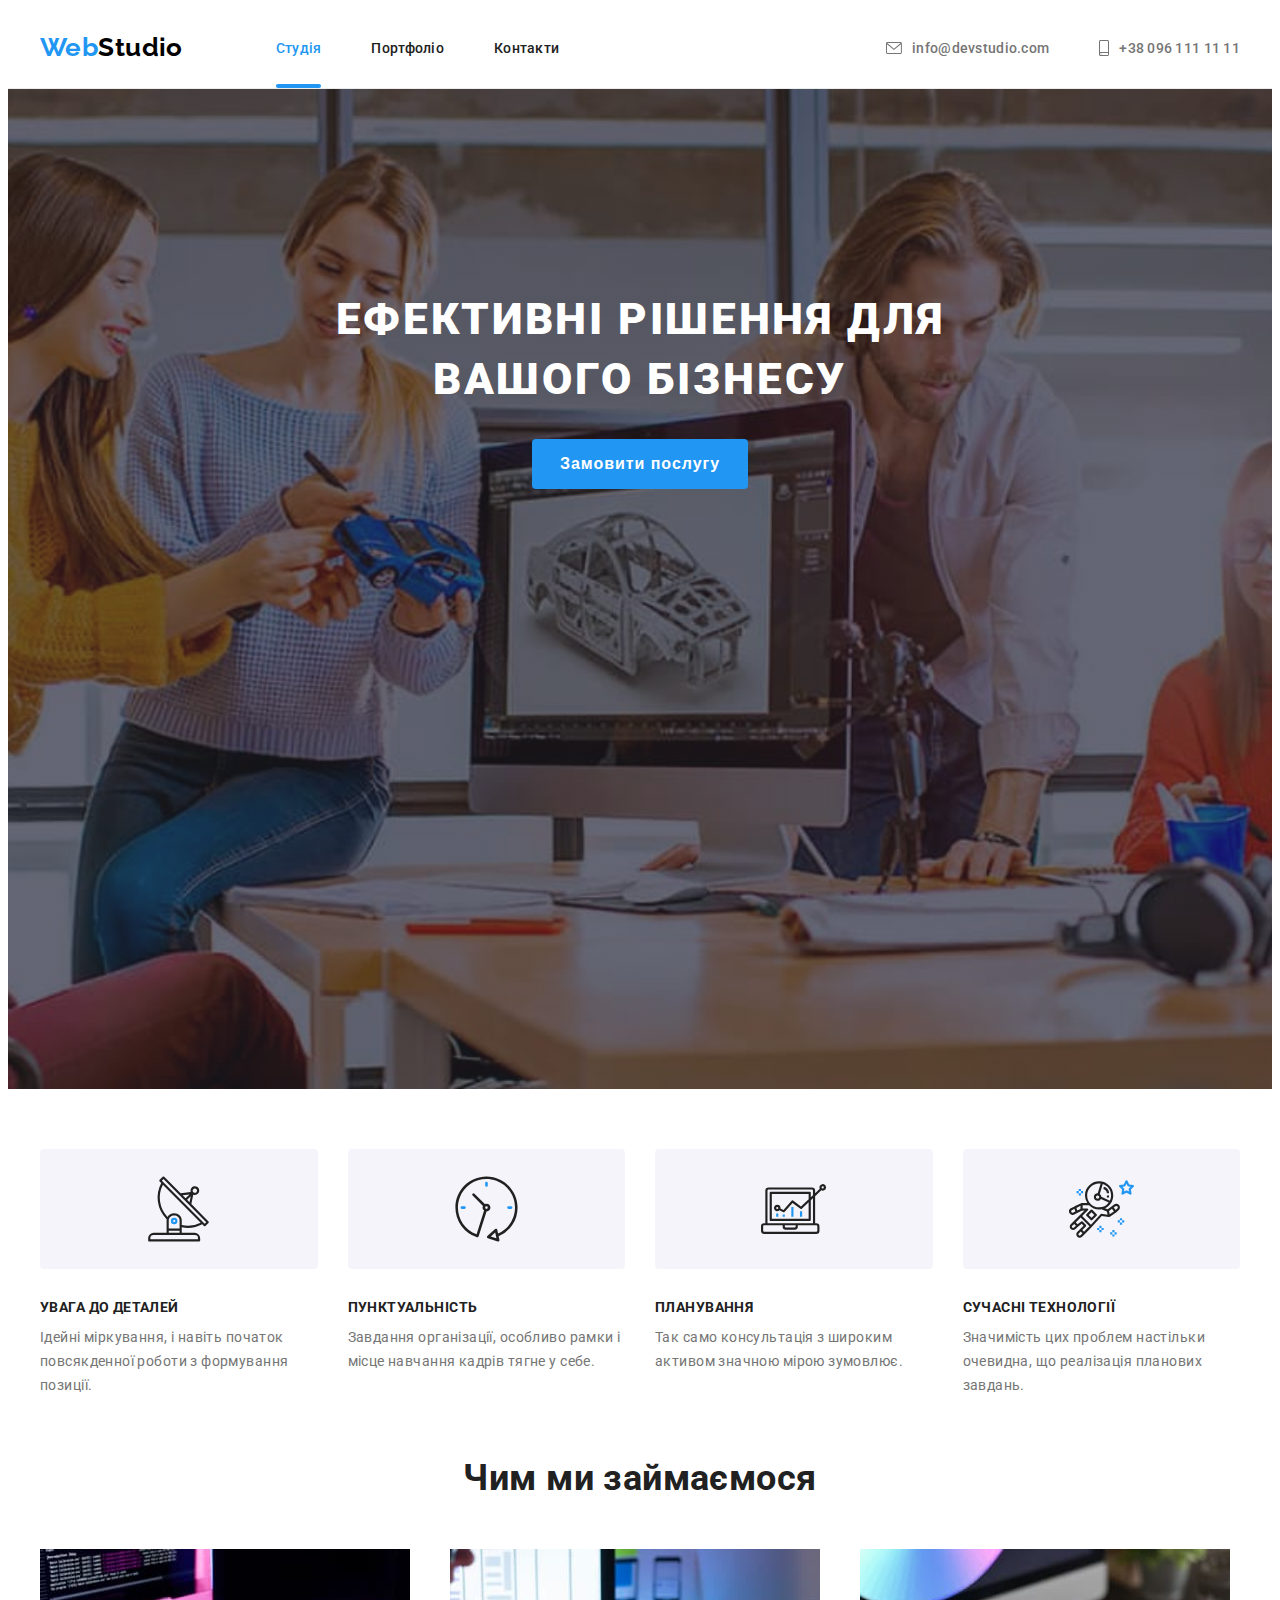
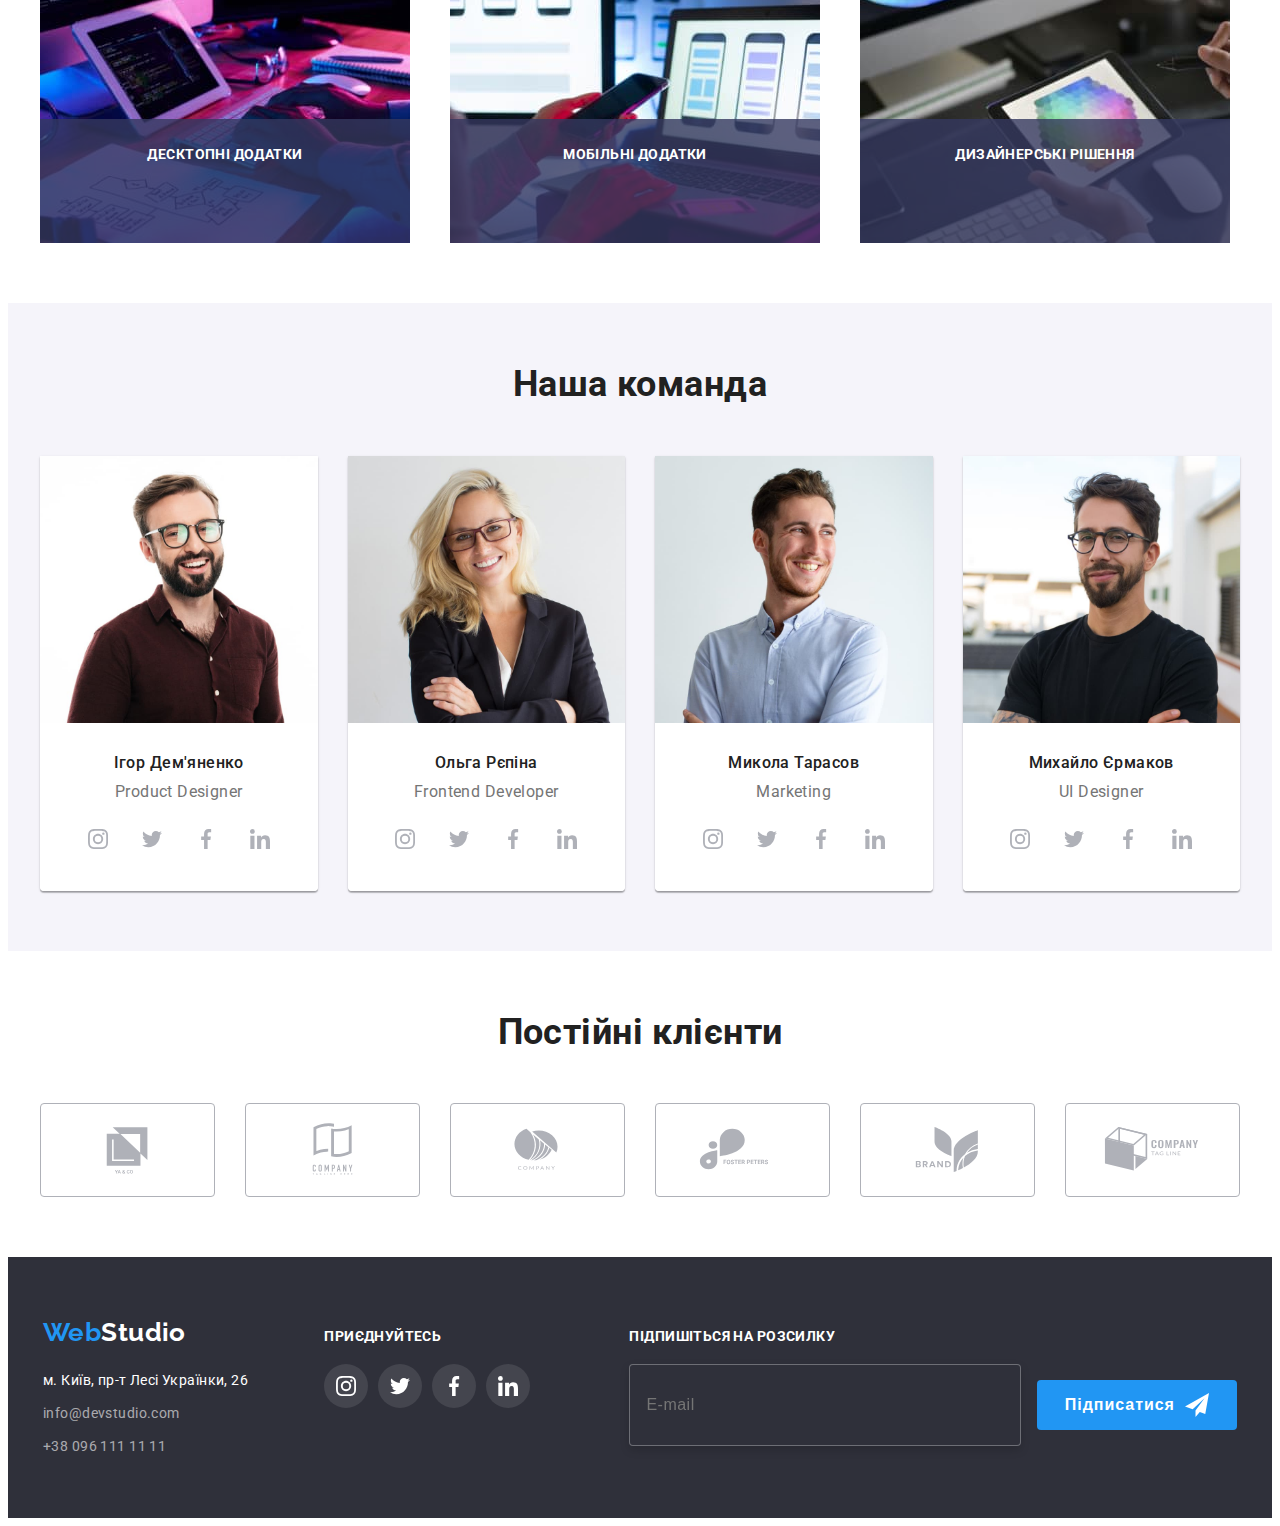
==== commit cfe23947: "finish mob-menu and modal menu" ====
--- a/index.html
+++ b/index.html
@@ -60,19 +60,19 @@
             </li>
           </ul>
         </div>
-        <button type="button" class="mobile-open-btn">
-          <svg class="menu__icon" width="40" height="40">
-                  <use href="./images/icons.svg#icon-close"></use>
+        <button type="button" class="mobile-open-btn" data-menu-open >
+          <svg class="menu-icon" width="40" height="40">
+                  <use href="./images/icons.svg#icon-menu_24px"></use>
                 </svg>
         </button>
       </div>
 
 
-      <div class="mob-menu">
+      <div class="mob-menu is-hidden" data-menu>
         <div class="menu-container">
           <div class="mob-menu-main">
-<button type="button" class="mobile-close-btn">
-          <svg class="menu__icon" width="40" height="40">
+<button type="button" class="mobile-close-btn" data-menu-close>
+          <svg class="mob-menu__icon" width="40" height="40">
                   <use href="./images/icons.svg#icon-close"></use>
                 </svg>
         </button>
@@ -626,5 +626,6 @@
       </div>
     </div>
     <script src="./js/modal.js"></script>
+    <script src="./js/mobile-menu.js"></script>
   </body>
 </html>
--- a/css/main.min.css
+++ b/css/main.min.css
@@ -1 +1 @@
-:root{--accent-color: #2196f3;--primary-text-color: #212121;--secondary-text-color: #757575;--hero-footer-color: #2f303a;--background-text-color: #ffffff;--svg-primary-color: #afb1b8;--background-section-color: #f5f5f5;--transition-duration: 250ms;--transition-timing-function: cubic-bezier(0.4, 0, 0.2, 1);--gradient: linear-gradient(rgba(47, 48, 58, 0.4), rgba(47, 48, 58, 0.4))}p,h1,h2,h3{margin:0}ul{margin:0;padding:0}.link{text-decoration:none}.list{list-style:none}img{display:block;max-width:100%;height:auto}body{font-family:"Roboto",sans-serif;font-size:14px;color:var(--primary-text-color);background-color:var(--background-text-color);letter-spacing:.03em}.container{width:100%;padding-left:15px;padding-right:15px;margin:0 auto}@media screen and (min-width: 480px){.container{width:480px}}@media screen and (min-width: 768px){.container{width:768px}}@media screen and (min-width: 1200px){.container{width:1200px}}.btn{font-weight:700;font-size:16px;line-height:1.875;letter-spacing:.06em;border-radius:4px;height:50px;color:var(--background-text-color);background:var(--accent-color);border:none;cursor:pointer}.logo{font-family:"Raleway";font-style:normal;font-weight:700;font-size:24px;line-height:1.1666666667;display:inline-block}@media screen and (min-width: 1200px){.logo{font-size:26px;line-height:1.1923076923}}.section{padding:60px 0}.visually-hidden{position:absolute;white-space:nowrap;width:1px;height:1px;overflow:hidden;border:0;padding:0;clip:rect(0 0 0 0);-webkit-clip-path:inset(50%);clip-path:inset(50%);margin:-1px}.section__title{font-size:28px;line-height:1.1785714286;margin-bottom:30px;text-align:center}@media screen and (min-width: 1200px){.section__title{font-size:36px;margin-bottom:50px}}.backdrop{position:fixed;top:0;width:100%;height:100%;background-color:rgba(0,0,0,.2);-webkit-transition:opacity var(--transition-duration) var(--transition-timing-function),visibility var(--transition-duration) var(--transition-timing-function);transition:opacity var(--transition-duration) var(--transition-timing-function),visibility var(--transition-duration) var(--transition-timing-function)}.modal{width:528px;min-height:581px;background-color:var(--background-text-color);-webkit-box-shadow:0px 1px 3px rgba(0,0,0,.12),0px 1px 1px rgba(0,0,0,.14),0px 2px 1px rgba(0,0,0,.2);box-shadow:0px 1px 3px rgba(0,0,0,.12),0px 1px 1px rgba(0,0,0,.14),0px 2px 1px rgba(0,0,0,.2);border-radius:4px;position:absolute;top:50%;left:50%;-webkit-transform:translate(-50%, -50%);transform:translate(-50%, -50%);padding:40px}.modal-btn{width:30px;height:30px;border:1px solid rgba(0,0,0,.1);background-color:var(--background-text-color);border-radius:50%;position:absolute;top:8px;right:8px;display:-webkit-box;display:-ms-flexbox;display:flex;-webkit-box-pack:center;-ms-flex-pack:center;justify-content:center;-webkit-box-align:center;-ms-flex-align:center;align-items:center;cursor:pointer;-webkit-transition:fill var(--transition-duration) var(--transition-timing-function);transition:fill var(--transition-duration) var(--transition-timing-function)}.modal-btn:hover,.modal-btn:focus{fill:var(--accent-color)}.is-hidden{opacity:0;visibility:hidden;pointer-events:none}.modal-title{text-align:center;font-size:20px;line-height:1.15;text-align:center;color:var(--primary-text-color);margin-bottom:12px}.modal-field{margin-bottom:10px}.modal-field:nth-child(4){margin-bottom:20px}.label-name{font-weight:400;font-size:12px;line-height:1.1666666667;letter-spacing:.01em;color:var(--secondary-text-color);margin-bottom:5px;display:inline-block}.input-wrap{position:relative}.modal-input{width:100%;height:40px;border:1px solid rgba(33,33,33,.2);border-radius:4px;display:inline-block;outline:rgba(0,0,0,0);cursor:pointer;padding:12px 12px 12px 42px;-webkit-transition:border-color var(--transition-duration) var(--transition-timing-function);transition:border-color var(--transition-duration) var(--transition-timing-function)}.modal-input:focus{border-color:var(--accent-color)}.input-icon{position:absolute;top:50%;-webkit-transform:translateY(-50%);transform:translateY(-50%);left:15px;-webkit-transition:fill var(--transition-duration) var(--transition-timing-function);transition:fill var(--transition-duration) var(--transition-timing-function)}.modal-input:focus+.input-icon{fill:var(--accent-color)}.form-comment{display:block;width:100%;height:120px;resize:none;border:1px solid rgba(33,33,33,.2);border-radius:4px;outline:rgba(0,0,0,0);padding:16px 12px;cursor:pointer;-webkit-transition:border-color var(--transition-duration) var(--transition-timing-function);transition:border-color var(--transition-duration) var(--transition-timing-function)}.form-comment:focus{border-color:var(--accent-color)}.modal-checkbox{margin-bottom:30px}.checkbox-text{line-height:1.71;-webkit-box-align:center;-ms-flex-align:center;align-items:center;display:-webkit-box;display:-ms-flexbox;display:flex;cursor:pointer;padding-left:12px}.checkbox-text span{width:16px;height:15px;border:2px solid #111319;border-radius:2px;margin-right:8px;display:-webkit-box;display:-ms-flexbox;display:flex;-webkit-box-align:center;-ms-flex-align:center;align-items:center;-webkit-box-pack:center;-ms-flex-pack:center;justify-content:center;fill:rgba(0,0,0,0);-webkit-transition:fill var(--transition-duration) var(--transition-timing-function),background-color var(--transition-duration) var(--transition-timing-function);transition:fill var(--transition-duration) var(--transition-timing-function),background-color var(--transition-duration) var(--transition-timing-function)}.checkbox-text .input-check:checked+span{background-color:var(--accent-color);fill:var(--background-text-color);border-color:rgba(0,0,0,0)}.policy-text{font-size:14px;line-height:1.71;color:var(--secondary-text-color);margin-left:8px}.policy-link{font-size:14px;line-height:1.71;color:var(--accent-color)}.modal-send-btn{border:none;background-color:var(--accent-color);-webkit-box-shadow:0px 4px 4px rgba(0,0,0,.15);box-shadow:0px 4px 4px rgba(0,0,0,.15);border-radius:4px;display:block;min-width:200px;height:50px;padding:10px 52px;font-weight:700;font-size:16px;line-height:1.88;-webkit-box-align:center;-ms-flex-align:center;align-items:center;text-align:center;letter-spacing:.06em;color:var(--background-text-color);margin:0 auto;cursor:pointer;-webkit-transition:background-color var(--transition-duration) var(--transition-timing-function);transition:background-color var(--transition-duration) var(--transition-timing-function)}.modal-send-btn:hover,.modal-send-btn:focus{background-color:#188ce8}.header{border-bottom:1px solid #ececec;height:80px}.header__container,.navigation{display:-webkit-box;display:-ms-flexbox;display:flex;-webkit-box-align:center;-ms-flex-align:center;align-items:center}.header__logo{color:var(--accent-color);margin-right:93px;padding-top:24px;padding-bottom:25px;display:inline-block}.logo__text{color:#000}.menu{display:none}.menu__item:not(:last-child){margin-right:50px}.menu__link{font-weight:500;line-height:1.1428571429;letter-spacing:.02em;color:var(--primary-text-color);display:inline-block;padding-top:32px;padding-bottom:32px;position:relative;-webkit-transition:color var(--transition-duration) var(--transition-timing-function);transition:color var(--transition-duration) var(--transition-timing-function)}.menu__link:hover,.menu__link:focus{color:var(--accent-color)}.menu__link.current{color:var(--accent-color)}.menu__link::after{content:"";display:block;width:100%;height:4px;background:#2196f3;border-radius:2px;left:0;bottom:0;position:absolute;opacity:0}.menu__link:hover::after,.menu__link:focus::after{content:"";width:100%;height:4px;background-color:var(--accent-color);border-radius:2px;left:0;bottom:0;position:absolute}.menu__link.current::after{opacity:1}.contacts{margin-left:auto}.contacts__menu{display:none;gap:50px}.contacts__link{font-weight:500;line-height:1.1428571429;letter-spacing:.02em;color:var(--secondary-text-color);display:-webkit-box;display:-ms-flexbox;display:flex;-webkit-box-align:center;-ms-flex-align:center;align-items:center;padding-top:32px;padding-bottom:32px;-webkit-transition:color var(--transition-duration) var(--transition-timing-function);transition:color var(--transition-duration) var(--transition-timing-function)}.contacts__link:hover,.contacts__link:focus{color:var(--accent-color)}.contacts__icon{margin-right:10px;fill:currentColor}.contacts__icon:hover,.contacts__icon:focus{fill:var(--accent-color)}.mob-menu{position:fixed;background-color:#fff;width:100vw;height:100vh;top:0;z-index:1;padding:48px 40px}.menu-container{display:-webkit-box;display:-ms-flexbox;display:flex;-webkit-box-orient:vertical;-webkit-box-direction:normal;-ms-flex-direction:column;flex-direction:column;height:100%;-webkit-box-pack:justify;-ms-flex-pack:justify;justify-content:space-between}.mobile-close-btn{background-color:rgba(0,0,0,0);border:none;display:block;margin-left:auto;cursor:pointer;position:absolute;top:10px;right:15px}.mob-menu__item:not(:last-child){margin-bottom:32px}.mob-menu__link{font-size:40px;line-height:1.175;text-align:center;font-weight:500;letter-spacing:.02em;color:var(--primary-text-color)}.active{color:var(--accent-color)}.mobile-contacts__menu{margin-bottom:64px}.mobile-contacts__item:first-child{font-weight:500;font-size:34px;line-height:1.1764705882;letter-spacing:.02em;color:var(--accent-color);margin-bottom:32px}.mobile-contacts__item:last-child{font-weight:500;font-size:24px;line-height:1.1666666667;letter-spacing:.02em;color:var(--secondary-text-color)}.mobile-contacts__link{color:inherit}.mobile-socials{display:-webkit-box;display:-ms-flexbox;display:flex}.mob-soc-item:not(:last-child)::after{content:"";border:1px solid rgba(33,33,33,.2)}.mob-soc-link{font-weight:500;font-size:18px;line-height:1.22;letter-spacing:.02em;color:var(--accent-color);padding-left:10px;padding-right:10px}.hero{background-color:var(--hero-footer-color);padding:118px 0;text-align:center;width:100%;background-image:var(--gradient),url(../images/img-mob/hero-mob.jpg);background-size:cover;background-position:center;background-repeat:no-repeat;margin:0 auto}@media(min-device-pixel-ratio: 2),(-webkit-min-device-pixel-ratio: 2),(min-resolution: 192dpi),(min-resolution: 2dppx){.hero{background-image:var(--gradient),url(../images/img-mob/hero-mob2x.jpg)}}@media screen and (min-width: 768px){.hero{background-image:var(--gradient),url(../images/img-tab/hero-tab.jpg)}}@media screen and (min-width: 768px)and (min-device-pixel-ratio: 2),screen and (min-width: 768px)and (-webkit-min-device-pixel-ratio: 2),screen and (min-width: 768px)and (min-resolution: 192dpi),screen and (min-width: 768px)and (min-resolution: 2dppx){.hero{background-image:var(--gradient),url(../images/img-tab/hero-tab2x.jpg)}}@media screen and (min-width: 1200px){.hero{padding:200px 0;max-width:1600px;height:600px;background-image:var(--gradient),url(../images/img-desk/hero.jpg)}}@media screen and (min-width: 1200px)and (min-device-pixel-ratio: 2),screen and (min-width: 1200px)and (-webkit-min-device-pixel-ratio: 2),screen and (min-width: 1200px)and (min-resolution: 192dpi),screen and (min-width: 1200px)and (min-resolution: 2dppx){.hero{background-image:var(--gradient),url(../images/img-desk/hero2x.jpg)}}.hero__title{font-weight:900;font-size:26px;line-height:1.6153846154;letter-spacing:.06em;text-transform:uppercase;color:var(--background-text-color);max-width:360px;margin:0 auto 30px}@media screen and (min-width: 1200px){.hero__title{max-width:696px;font-size:44px;line-height:1.3636363636}}.order__btn{min-width:200px;margin:0 auto}@media screen and (min-width: 1200px){.order__btn{min-width:216px}}.values{border-color:var(--background-text-color)}.values__list{display:-webkit-box;display:-ms-flexbox;display:flex;-ms-flex-wrap:wrap;flex-wrap:wrap;gap:30px}.values__item{width:100%}@media screen and (min-width: 768px){.values__item{width:calc((100% - 30px)/2)}}@media screen and (min-width: 1200px){.values__item{width:calc((100% - 90px)/4)}}.values__img{height:120px;background:#f5f4fa;border-radius:4px;gap:30px;margin-bottom:30px;-webkit-box-align:center;-ms-flex-align:center;align-items:center;-webkit-box-pack:center;-ms-flex-pack:center;justify-content:center;display:-webkit-box;display:-ms-flexbox;display:flex}.values__icon{-webkit-box-align:center;-ms-flex-align:center;align-items:center;-webkit-box-pack:center;-ms-flex-pack:center;justify-content:center}.values__title{font-size:14px;line-height:1.1428571429;text-transform:uppercase;margin-bottom:10px}.values__text{line-height:1.7142857143;color:var(--secondary-text-color);min-width:270px}.gallery{padding-top:0;background-color:var(--background-text-color)}@media screen and (max-width: 1199px){.gallery{display:none}}.gallery__list{display:-webkit-box;display:-ms-flexbox;display:flex;gap:30px}.gallery__item{width:calc((100% - 60px)/3);position:relative}.gallery__bottom-text{width:370px;height:70px;bottom:0;left:0;color:var(--background-text-color);line-height:1.1428571429;font-weight:700;text-align:center;text-transform:uppercase;background-color:rgba(53,56,95,.8);padding-top:27px;padding-bottom:27px;position:absolute}.team{background:#f5f4fa}.team-list{display:-webkit-box;display:-ms-flexbox;display:flex;-ms-flex-wrap:wrap;flex-wrap:wrap;gap:30px}.team-item{width:100%;-webkit-box-shadow:0px 1px 3px rgba(0,0,0,.12),0px 1px 1px rgba(0,0,0,.14),0px 2px 1px rgba(0,0,0,.2);box-shadow:0px 1px 3px rgba(0,0,0,.12),0px 1px 1px rgba(0,0,0,.14),0px 2px 1px rgba(0,0,0,.2);border-radius:0px 0px 4px 4px}@media screen and (min-width: 768px){.team-item{width:calc((100% - 30px)/2)}}@media screen and (min-width: 1200px){.team-item{width:calc((100% - 90px)/4)}}.team-section{padding:30px 0;background:#fff;border-radius:0px 0px 4px 4px;text-align:center}.team-title-name{font-weight:500;font-size:16px;line-height:1.1875;margin-bottom:10px}.team-bottom-text{font-size:16px;line-height:1.1875;color:var(--secondary-text-color);margin-bottom:16px}.team-soc-list{display:-webkit-box;display:-ms-flexbox;display:flex;-webkit-box-pack:center;-ms-flex-pack:center;justify-content:center;gap:10px}.team-soc-link{width:44px;height:44px;border-radius:50%;background-color:var(--background-text-color);display:-webkit-box;display:-ms-flexbox;display:flex;-webkit-box-align:center;-ms-flex-align:center;align-items:center;-webkit-box-pack:center;-ms-flex-pack:center;justify-content:center;-webkit-transition:background-color var(--transition-duration) var(--transition-timing-function),fill var(--transition-duration) var(--transition-timing-function);transition:background-color var(--transition-duration) var(--transition-timing-function),fill var(--transition-duration) var(--transition-timing-function)}.team-soc-link:hover,.team-soc-link:focus{background-color:var(--accent-color)}.team-soc-icon{fill:var(--svg-primary-color)}.team-soc-link:hover .team-soc-icon,.team-soc-link:focus .team-soc-icon{fill:var(--background-text-color)}.customer{background-color:var(--background-text-color)}.customer-list{display:-webkit-box;display:-ms-flexbox;display:flex;gap:30px;-ms-flex-wrap:wrap;flex-wrap:wrap;-webkit-box-pack:center;-ms-flex-pack:center;justify-content:center}.customer-item{width:calc((100% - 30px)/2)}@media screen and (min-width: 768px){.customer-item{width:calc((100% - 60px)/3)}}@media screen and (min-width: 1200px){.customer-item{width:calc((100% - 150px)/6)}}.customer-link{height:92px;border:1px solid var(--svg-primary-color);border-radius:4px;display:-webkit-box;display:-ms-flexbox;display:flex;-webkit-box-align:center;-ms-flex-align:center;align-items:center;-webkit-box-pack:center;-ms-flex-pack:center;justify-content:center;-webkit-transition:border-color var(--transition-duration) var(--transition-timing-function);transition:border-color var(--transition-duration) var(--transition-timing-function)}.customer-link:hover,.customer-link:focus{border-color:var(--accent-color)}.customer-icon{fill:var(--svg-primary-color);height:60px;-webkit-transition:fill var(--transition-duration) var(--transition-timing-function);transition:fill var(--transition-duration) var(--transition-timing-function)}.customer-link:hover .customer-icon,.customer-link:focus .customer-icon{fill:var(--accent-color)}.footer{background:var(--hero-footer-color);padding:60px 0}@media screen and (min-width: 768px){.footer-wrap{-ms-flex-pack:distribute;justify-content:space-around;-ms-flex-wrap:wrap;flex-wrap:wrap;display:-webkit-box;display:-ms-flexbox;display:flex;-webkit-box-align:baseline;-ms-flex-align:baseline;align-items:baseline}}@media(max-width: 1199px){.footer-wrap{text-align:center}}.footer-contacts-box{margin-bottom:60px}@media screen and (min-width: 1200px){.footer-contacts-box{margin-right:70px;margin-bottom:0}}.footer-logo{display:inline-block;margin-bottom:20px;color:var(--accent-color)}.footer-logo-part{color:var(--background-text-color)}.footer-contacts-address{font-size:14px;font-style:normal;line-height:1.7142857143;color:var(--background-text-color);margin-bottom:9px}.footer-contats-list li:not(:last-child){margin-bottom:9px}.footer-contacts-link{line-height:1.7142857143;color:rgba(255,255,255,.6);-webkit-transition:color var(--transition-duration) var(--transition-timing-function);transition:color var(--transition-duration) var(--transition-timing-function)}.footer-contacts-link:hover,.footer-contacts-link:focus{color:var(--accent-color)}.footer-social{margin-bottom:60px}@media screen and (min-width: 768px){.footer-social{margin-bottom:0}}@media screen and (min-width: 1200px){.footer-social{margin-right:93px}}.footer-social-text{display:inline-block;font-weight:700;font-size:14px;line-height:1.1428571429;text-transform:uppercase;color:var(--background-text-color);margin-bottom:20px}.footer-social-list{display:-webkit-box;display:-ms-flexbox;display:flex;gap:10px;-webkit-box-pack:center;-ms-flex-pack:center;justify-content:center}.footer-social-link{width:44px;height:44px;border-radius:50%;background-color:rgba(255,255,255,.1);display:-webkit-box;display:-ms-flexbox;display:flex;-webkit-box-align:center;-ms-flex-align:center;align-items:center;-webkit-box-pack:center;-ms-flex-pack:center;justify-content:center;-webkit-transition:background-color var(--transition-duration) var(--transition-timing-function);transition:background-color var(--transition-duration) var(--transition-timing-function)}.footer-social-link:hover,.footer-social-link:focus{background-color:var(--accent-color)}.footer-social-icon{fill:var(--background-text-color)}.footer-social-link:hover .footer-social-icon,.footer-social-link:focus .footer-social-icon{fill:var(--background-text-color)}.footer-input-text{font-weight:700;line-height:1.1428571429;text-transform:uppercase;color:var(--background-text-color);margin-bottom:20px}.footer-input{border:1px solid rgba(255,255,255,.3);border-radius:4px;min-width:100%;height:50px;color:rgba(255,255,255,.6);background-color:#2f303a;font-weight:400;font-size:16px;line-height:1.25;letter-spacing:.03em;-webkit-filter:drop-shadow(0px 4px 4px rgba(0, 0, 0, 0.15));filter:drop-shadow(0px 4px 4px rgba(0, 0, 0, 0.15));border-radius:4px;outline:rgba(0,0,0,0);padding:15px 16px}@media screen and (min-width: 1200px){.footer-input{min-width:358px}}.footer-input-button{-webkit-box-align:center;-ms-flex-align:center;align-items:center;text-align:center;min-width:200px;-webkit-box-pack:center;-ms-flex-pack:center;justify-content:center;gap:10px;display:-webkit-inline-box;display:-ms-inline-flexbox;display:inline-flex;margin-top:20px}@media screen and (min-width: 1200px){.footer-input-button{margin-left:12px;margin-top:0}}.portfolio-navigation-list{display:-webkit-box;display:-ms-flexbox;display:flex;-webkit-box-pack:center;-ms-flex-pack:center;justify-content:center;gap:8px;margin-bottom:50px}.portfolio-btn{font-family:"Roboto";font-style:normal;font-weight:500;font-size:16px;line-height:1.625;color:var(--primary-text-color);border-radius:4px;border:rgba(0,0,0,0);padding:6px 22px;background:#f5f4fa;cursor:pointer;-webkit-transition:color var(--transition-duration) var(--transition-timing-function),background-color var(--transition-duration) var(--transition-timing-function),-webkit-box-shadow var(--transition-duration) var(--transition-timing-function);transition:color var(--transition-duration) var(--transition-timing-function),background-color var(--transition-duration) var(--transition-timing-function),-webkit-box-shadow var(--transition-duration) var(--transition-timing-function);transition:color var(--transition-duration) var(--transition-timing-function),background-color var(--transition-duration) var(--transition-timing-function),box-shadow var(--transition-duration) var(--transition-timing-function);transition:color var(--transition-duration) var(--transition-timing-function),background-color var(--transition-duration) var(--transition-timing-function),box-shadow var(--transition-duration) var(--transition-timing-function),-webkit-box-shadow var(--transition-duration) var(--transition-timing-function)}.portfolio-btn:hover,.portfolio-btn:focus,.portfolio-btn.active{color:var(--background-text-color);background-color:var(--accent-color);-webkit-box-shadow:0px 3px 1px rgba(0,0,0,.1),0px 1px 2px rgba(0,0,0,.08),0px 2px 2px rgba(0,0,0,.12);box-shadow:0px 3px 1px rgba(0,0,0,.1),0px 1px 2px rgba(0,0,0,.08),0px 2px 2px rgba(0,0,0,.12)}.portfolio-hero-list{display:-webkit-box;display:-ms-flexbox;display:flex;-ms-flex-wrap:wrap;flex-wrap:wrap;gap:30px}.portfolio-hero-item{width:calc((100% - 60px)/3);-webkit-transition:-webkit-box-shadow var(--transition-duration) var(--transition-timing-function);transition:-webkit-box-shadow var(--transition-duration) var(--transition-timing-function);transition:box-shadow var(--transition-duration) var(--transition-timing-function);transition:box-shadow var(--transition-duration) var(--transition-timing-function), -webkit-box-shadow var(--transition-duration) var(--transition-timing-function)}.portfolio-hero-item:hover,.portfolio-hero-item:focus{-webkit-box-shadow:0px 1px 1px rgba(0,0,0,.12),0px 4px 4px rgba(0,0,0,.06),1px 4px 6px rgba(0,0,0,.16);box-shadow:0px 1px 1px rgba(0,0,0,.12),0px 4px 4px rgba(0,0,0,.06),1px 4px 6px rgba(0,0,0,.16)}.portfolio-hero-item:last-child{margin-right:0}.portfolio-link{display:block}.portfolio-overlay{position:relative;overflow:hidden}.portfolio-overlay-text{font-size:18px;line-height:1.56;color:var(--background-text-color);background-color:rgba(33,150,243,.9);padding:63px 24px;position:absolute;top:0;left:0;height:100%;-webkit-transform:translateY(100%);transform:translateY(100%);-webkit-transition:-webkit-transform var(--transition-duration) var(--transition-timing-function);transition:-webkit-transform var(--transition-duration) var(--transition-timing-function);transition:transform var(--transition-duration) var(--transition-timing-function);transition:transform var(--transition-duration) var(--transition-timing-function), -webkit-transform var(--transition-duration) var(--transition-timing-function);overflow:auto}.portfolio-link:hover .portfolio-overlay-text,.portfolio-link:focus .portfolio-overlay-text{-webkit-transform:translateY(0);transform:translateY(0)}.portfolio-item-box{padding:20px 24px;border:1px solid #eee;border-top:none}.portfolio-title{font-size:18px;line-height:2;letter-spacing:.06em;color:var(--primary-text-color);margin-bottom:4px}.portfolio-text{font-size:16px;line-height:1.875;color:var(--secondary-text-color)}/*# sourceMappingURL=main.min.css.map */+:root{--accent-color: #2196f3;--primary-text-color: #212121;--secondary-text-color: #757575;--hero-footer-color: #2f303a;--background-text-color: #ffffff;--svg-primary-color: #afb1b8;--background-section-color: #f5f5f5;--transition-duration: 250ms;--transition-timing-function: cubic-bezier(0.4, 0, 0.2, 1);--gradient: linear-gradient(rgba(47, 48, 58, 0.4), rgba(47, 48, 58, 0.4))}p,h1,h2,h3{margin:0}ul{margin:0;padding:0}.link{text-decoration:none}.list{list-style:none}img{display:block;max-width:100%;height:auto}body{font-family:"Roboto",sans-serif;font-size:14px;color:var(--primary-text-color);background-color:var(--background-text-color);letter-spacing:.03em}.no-scroll{overflow:hidden}.container{width:100%;padding-left:15px;padding-right:15px;margin:0 auto}@media screen and (min-width: 480px){.container{width:480px}}@media screen and (min-width: 768px){.container{width:768px}}@media screen and (min-width: 1200px){.container{width:1200px}}.btn{font-weight:700;font-size:16px;line-height:1.875;letter-spacing:.06em;border-radius:4px;height:50px;color:var(--background-text-color);background:var(--accent-color);border:none;cursor:pointer}.logo{font-family:"Raleway";font-style:normal;font-weight:700;font-size:24px;line-height:1.1666666667;display:inline-block}@media screen and (min-width: 1200px){.logo{font-size:26px;line-height:1.1923076923}}.section{padding:60px 0}.visually-hidden{position:absolute;white-space:nowrap;width:1px;height:1px;overflow:hidden;border:0;padding:0;clip:rect(0 0 0 0);-webkit-clip-path:inset(50%);clip-path:inset(50%);margin:-1px}.section__title{font-size:28px;line-height:1.1785714286;margin-bottom:30px;text-align:center}@media screen and (min-width: 1200px){.section__title{font-size:36px;margin-bottom:50px}}.backdrop{position:fixed;top:0;width:100%;height:100%;background-color:rgba(0,0,0,.2);-webkit-transition:opacity var(--transition-duration) var(--transition-timing-function),visibility var(--transition-duration) var(--transition-timing-function);transition:opacity var(--transition-duration) var(--transition-timing-function),visibility var(--transition-duration) var(--transition-timing-function)}.modal{width:96%;min-height:581px;background-color:var(--background-text-color);-webkit-box-shadow:0px 1px 3px rgba(0,0,0,.12),0px 1px 1px rgba(0,0,0,.14),0px 2px 1px rgba(0,0,0,.2);box-shadow:0px 1px 3px rgba(0,0,0,.12),0px 1px 1px rgba(0,0,0,.14),0px 2px 1px rgba(0,0,0,.2);border-radius:4px;position:absolute;top:50%;left:49%;-webkit-transform:translate(-50%, -50%);transform:translate(-50%, -50%);padding:40px}@media screen and (min-width: 480px){.modal{width:450px}}@media screen and (min-width: 1200px){.modal{width:528px}}.modal-btn{width:30px;height:30px;border:1px solid rgba(0,0,0,.1);background-color:var(--background-text-color);border-radius:50%;position:absolute;top:8px;right:8px;display:-webkit-box;display:-ms-flexbox;display:flex;-webkit-box-pack:center;-ms-flex-pack:center;justify-content:center;-webkit-box-align:center;-ms-flex-align:center;align-items:center;cursor:pointer;-webkit-transition:fill var(--transition-duration) var(--transition-timing-function);transition:fill var(--transition-duration) var(--transition-timing-function)}.modal-btn:hover,.modal-btn:focus{fill:var(--accent-color)}.is-hidden{opacity:0;visibility:hidden;pointer-events:none}.modal-title{text-align:center;font-size:20px;line-height:1.15;text-align:center;color:var(--primary-text-color);margin-bottom:12px}.modal-field{margin-bottom:10px}.modal-field:nth-child(4){margin-bottom:20px}.label-name{font-weight:400;font-size:12px;line-height:1.1666666667;letter-spacing:.01em;color:var(--secondary-text-color);margin-bottom:5px;display:inline-block}.input-wrap{position:relative}.modal-input{width:100%;height:40px;border:1px solid rgba(33,33,33,.2);border-radius:4px;display:inline-block;outline:rgba(0,0,0,0);cursor:pointer;padding:12px 12px 12px 42px;-webkit-transition:border-color var(--transition-duration) var(--transition-timing-function);transition:border-color var(--transition-duration) var(--transition-timing-function)}.modal-input:focus{border-color:var(--accent-color)}.input-icon{position:absolute;top:50%;-webkit-transform:translateY(-50%);transform:translateY(-50%);left:15px;-webkit-transition:fill var(--transition-duration) var(--transition-timing-function);transition:fill var(--transition-duration) var(--transition-timing-function)}.modal-input:focus+.input-icon{fill:var(--accent-color)}.form-comment{display:block;width:100%;height:120px;resize:none;border:1px solid rgba(33,33,33,.2);border-radius:4px;outline:rgba(0,0,0,0);padding:16px 12px;cursor:pointer;-webkit-transition:border-color var(--transition-duration) var(--transition-timing-function);transition:border-color var(--transition-duration) var(--transition-timing-function)}.form-comment:focus{border-color:var(--accent-color)}.modal-checkbox{margin-bottom:30px}.checkbox-text{line-height:1.71;-webkit-box-align:center;-ms-flex-align:center;align-items:center;display:-webkit-box;display:-ms-flexbox;display:flex;cursor:pointer;padding-left:12px}.checkbox-text span{width:16px;height:15px;border:2px solid #111319;border-radius:2px;margin-right:8px;display:-webkit-box;display:-ms-flexbox;display:flex;-webkit-box-align:center;-ms-flex-align:center;align-items:center;-webkit-box-pack:center;-ms-flex-pack:center;justify-content:center;fill:rgba(0,0,0,0);-webkit-transition:fill var(--transition-duration) var(--transition-timing-function),background-color var(--transition-duration) var(--transition-timing-function);transition:fill var(--transition-duration) var(--transition-timing-function),background-color var(--transition-duration) var(--transition-timing-function)}.checkbox-text .input-check:checked+span{background-color:var(--accent-color);fill:var(--background-text-color);border-color:rgba(0,0,0,0)}.policy-text{font-size:12px;line-height:1.16;color:var(--secondary-text-color);margin-left:8px}@media screen and (min-width: 1200px){.policy-text{font-size:14px;line-height:1.71}}.policy-link{font-size:12px;line-height:1.16;color:var(--accent-color)}@media screen and (min-width: 1200px){.policy-link{font-size:14px;line-height:1.71}}.modal-send-btn{border:none;background-color:var(--accent-color);-webkit-box-shadow:0px 4px 4px rgba(0,0,0,.15);box-shadow:0px 4px 4px rgba(0,0,0,.15);border-radius:4px;display:block;min-width:200px;height:50px;padding:10px 52px;font-weight:700;font-size:16px;line-height:1.88;-webkit-box-align:center;-ms-flex-align:center;align-items:center;text-align:center;letter-spacing:.06em;color:var(--background-text-color);margin:0 auto;cursor:pointer;-webkit-transition:background-color var(--transition-duration) var(--transition-timing-function);transition:background-color var(--transition-duration) var(--transition-timing-function)}.modal-send-btn:hover,.modal-send-btn:focus{background-color:#188ce8}.header{border-bottom:1px solid #ececec;height:60px}@media screen and (min-width: 768px){.header{height:80px}}.header__container,.navigation{display:-webkit-box;display:-ms-flexbox;display:flex;-webkit-box-align:center;-ms-flex-align:center;align-items:center}.header__logo{color:var(--accent-color);margin-right:93px;padding-top:24px;padding-bottom:25px;display:inline-block}.logo__text{color:#000}.menu{display:none}@media screen and (min-width: 768px){.menu{display:-webkit-box;display:-ms-flexbox;display:flex}}.menu__item:not(:last-child){margin-right:50px}.menu__link{font-weight:500;line-height:1.1428571429;letter-spacing:.02em;color:var(--primary-text-color);display:inline-block;padding-top:32px;padding-bottom:32px;position:relative;-webkit-transition:color var(--transition-duration) var(--transition-timing-function);transition:color var(--transition-duration) var(--transition-timing-function)}.menu__link:hover,.menu__link:focus{color:var(--accent-color)}.menu__link.current{color:var(--accent-color)}.menu__link::after{content:"";display:block;width:100%;height:4px;background:#2196f3;border-radius:2px;left:0;bottom:0;position:absolute;opacity:0}.menu__link:hover::after,.menu__link:focus::after{content:"";width:100%;height:4px;background-color:var(--accent-color);border-radius:2px;left:0;bottom:0;position:absolute}.menu__link.current::after{opacity:1}.contacts{margin-left:auto}.contacts__menu{display:none;gap:50px}@media screen and (min-width: 768px){.contacts__menu{display:-webkit-box;display:-ms-flexbox;display:flex;-webkit-box-orient:vertical;-webkit-box-direction:normal;-ms-flex-direction:column;flex-direction:column;gap:10px}}@media screen and (min-width: 1200px){.contacts__menu{-webkit-box-orient:horizontal;-webkit-box-direction:normal;-ms-flex-direction:row;flex-direction:row;gap:50px}}.contacts__link{font-weight:500;line-height:1.1428571429;letter-spacing:.02em;color:var(--secondary-text-color);display:-webkit-box;display:-ms-flexbox;display:flex;-webkit-box-align:center;-ms-flex-align:center;align-items:center;-webkit-transition:color var(--transition-duration) var(--transition-timing-function);transition:color var(--transition-duration) var(--transition-timing-function)}.contacts__link:hover,.contacts__link:focus{color:var(--accent-color)}@media screen and (min-width: 1200px){.contacts__link{padding-top:32px;padding-bottom:32px}}.contacts__icon{margin-right:10px;fill:currentColor}.contacts__icon:hover,.contacts__icon:focus{fill:var(--accent-color)}.mobile-open-btn{background-color:rgba(0,0,0,0);border:none;display:block;margin-left:auto;cursor:pointer;-webkit-transition:fill var(--transition-duration) var(--transition-timing-function);transition:fill var(--transition-duration) var(--transition-timing-function)}@media screen and (min-width: 768px){.mobile-open-btn{display:none}}.mobile-open-btn:hover,.mobile-open-btn:focus{fill:var(--accent-color)}.mob-menu{position:fixed;background-color:#fff;width:100vw;height:100vh;top:0;z-index:1;padding:48px 40px}.menu-container{display:-webkit-box;display:-ms-flexbox;display:flex;-webkit-box-orient:vertical;-webkit-box-direction:normal;-ms-flex-direction:column;flex-direction:column;height:100%;-webkit-box-pack:justify;-ms-flex-pack:justify;justify-content:space-between}.mobile-close-btn{background-color:rgba(0,0,0,0);border:none;display:block;margin-left:auto;cursor:pointer;position:absolute;top:10px;right:15px;-webkit-transition:fill var(--transition-duration) var(--transition-timing-function);transition:fill var(--transition-duration) var(--transition-timing-function)}.mobile-close-btn:hover,.mobile-close-btn:focus{fill:var(--accent-color)}.mob-menu__item:not(:last-child){margin-bottom:32px}.mob-menu__link{font-size:40px;line-height:1.175;text-align:center;font-weight:500;letter-spacing:.02em;color:var(--primary-text-color)}.mob-menu__link:hover,.mob-menu__link:focus{color:var(--accent-color)}.active{color:var(--accent-color)}.mobile-contacts__menu{margin-bottom:64px}.mobile-contacts__item:first-child{font-weight:500;font-size:34px;line-height:1.1764705882;letter-spacing:.02em;color:var(--accent-color);margin-bottom:32px}.mobile-contacts__item:last-child{font-weight:500;font-size:24px;line-height:1.1666666667;letter-spacing:.02em;color:var(--secondary-text-color)}.mobile-contacts__link{color:inherit}.mobile-socials{display:-webkit-box;display:-ms-flexbox;display:flex}.mob-soc-item:not(:last-child)::after{content:"";border:1px solid rgba(33,33,33,.2)}.mob-soc-link{font-weight:500;font-size:18px;line-height:1.22;letter-spacing:.02em;color:var(--accent-color);padding-left:10px;padding-right:10px}.hero{background-color:var(--hero-footer-color);padding:118px 0;text-align:center;width:100%;background-image:var(--gradient),url(../images/img-mob/hero-mob.jpg);background-size:cover;background-position:center;background-repeat:no-repeat;margin:0 auto}@media(min-device-pixel-ratio: 2),(-webkit-min-device-pixel-ratio: 2),(min-resolution: 192dpi),(min-resolution: 2dppx){.hero{background-image:var(--gradient),url(../images/img-mob/hero-mob2x.jpg)}}@media screen and (min-width: 768px){.hero{background-image:var(--gradient),url(../images/img-tab/hero-tab.jpg)}}@media screen and (min-width: 768px)and (min-device-pixel-ratio: 2),screen and (min-width: 768px)and (-webkit-min-device-pixel-ratio: 2),screen and (min-width: 768px)and (min-resolution: 192dpi),screen and (min-width: 768px)and (min-resolution: 2dppx){.hero{background-image:var(--gradient),url(../images/img-tab/hero-tab2x.jpg)}}@media screen and (min-width: 1200px){.hero{padding:200px 0;max-width:1600px;height:600px;background-image:var(--gradient),url(../images/img-desk/hero.jpg)}}@media screen and (min-width: 1200px)and (min-device-pixel-ratio: 2),screen and (min-width: 1200px)and (-webkit-min-device-pixel-ratio: 2),screen and (min-width: 1200px)and (min-resolution: 192dpi),screen and (min-width: 1200px)and (min-resolution: 2dppx){.hero{background-image:var(--gradient),url(../images/img-desk/hero2x.jpg)}}.hero__title{font-weight:900;font-size:26px;line-height:1.6153846154;letter-spacing:.06em;text-transform:uppercase;color:var(--background-text-color);max-width:360px;margin:0 auto 30px}@media screen and (min-width: 1200px){.hero__title{max-width:696px;font-size:44px;line-height:1.3636363636}}.order__btn{min-width:200px;margin:0 auto}@media screen and (min-width: 1200px){.order__btn{min-width:216px}}.values{border-color:var(--background-text-color)}.values__list{display:-webkit-box;display:-ms-flexbox;display:flex;-ms-flex-wrap:wrap;flex-wrap:wrap;gap:30px}.values__item{width:100%}@media screen and (min-width: 768px){.values__item{width:calc((100% - 30px)/2)}}@media screen and (min-width: 1200px){.values__item{width:calc((100% - 90px)/4)}}.values__img{height:120px;background:#f5f4fa;border-radius:4px;gap:30px;margin-bottom:30px;-webkit-box-align:center;-ms-flex-align:center;align-items:center;-webkit-box-pack:center;-ms-flex-pack:center;justify-content:center;display:-webkit-box;display:-ms-flexbox;display:flex}.values__icon{-webkit-box-align:center;-ms-flex-align:center;align-items:center;-webkit-box-pack:center;-ms-flex-pack:center;justify-content:center}.values__title{font-size:14px;line-height:1.1428571429;text-transform:uppercase;margin-bottom:10px}.values__text{line-height:1.7142857143;color:var(--secondary-text-color);min-width:270px}.gallery{padding-top:0;background-color:var(--background-text-color)}@media screen and (max-width: 1199px){.gallery{display:none}}.gallery__list{display:-webkit-box;display:-ms-flexbox;display:flex;gap:30px}.gallery__item{width:calc((100% - 60px)/3);position:relative}.gallery__bottom-text{width:370px;height:70px;bottom:0;left:0;color:var(--background-text-color);line-height:1.1428571429;font-weight:700;text-align:center;text-transform:uppercase;background-color:rgba(53,56,95,.8);padding-top:27px;padding-bottom:27px;position:absolute}.team{background:#f5f4fa}.team-list{display:-webkit-box;display:-ms-flexbox;display:flex;-ms-flex-wrap:wrap;flex-wrap:wrap;gap:30px}.team-item{width:100%;-webkit-box-shadow:0px 1px 3px rgba(0,0,0,.12),0px 1px 1px rgba(0,0,0,.14),0px 2px 1px rgba(0,0,0,.2);box-shadow:0px 1px 3px rgba(0,0,0,.12),0px 1px 1px rgba(0,0,0,.14),0px 2px 1px rgba(0,0,0,.2);border-radius:0px 0px 4px 4px}@media screen and (min-width: 768px){.team-item{width:calc((100% - 30px)/2)}}@media screen and (min-width: 1200px){.team-item{width:calc((100% - 90px)/4)}}.team-section{padding:30px 0;background:#fff;border-radius:0px 0px 4px 4px;text-align:center}.team-title-name{font-weight:500;font-size:16px;line-height:1.1875;margin-bottom:10px}.team-bottom-text{font-size:16px;line-height:1.1875;color:var(--secondary-text-color);margin-bottom:16px}.team-soc-list{display:-webkit-box;display:-ms-flexbox;display:flex;-webkit-box-pack:center;-ms-flex-pack:center;justify-content:center;gap:10px}.team-soc-link{width:44px;height:44px;border-radius:50%;background-color:var(--background-text-color);display:-webkit-box;display:-ms-flexbox;display:flex;-webkit-box-align:center;-ms-flex-align:center;align-items:center;-webkit-box-pack:center;-ms-flex-pack:center;justify-content:center;-webkit-transition:background-color var(--transition-duration) var(--transition-timing-function),fill var(--transition-duration) var(--transition-timing-function);transition:background-color var(--transition-duration) var(--transition-timing-function),fill var(--transition-duration) var(--transition-timing-function)}.team-soc-link:hover,.team-soc-link:focus{background-color:var(--accent-color)}.team-soc-icon{fill:var(--svg-primary-color)}.team-soc-link:hover .team-soc-icon,.team-soc-link:focus .team-soc-icon{fill:var(--background-text-color)}.customer{background-color:var(--background-text-color)}.customer-list{display:-webkit-box;display:-ms-flexbox;display:flex;gap:30px;-ms-flex-wrap:wrap;flex-wrap:wrap;-webkit-box-pack:center;-ms-flex-pack:center;justify-content:center}.customer-item{width:calc((100% - 30px)/2)}@media screen and (min-width: 768px){.customer-item{width:calc((100% - 60px)/3)}}@media screen and (min-width: 1200px){.customer-item{width:calc((100% - 150px)/6)}}.customer-link{height:92px;border:1px solid var(--svg-primary-color);border-radius:4px;display:-webkit-box;display:-ms-flexbox;display:flex;-webkit-box-align:center;-ms-flex-align:center;align-items:center;-webkit-box-pack:center;-ms-flex-pack:center;justify-content:center;-webkit-transition:border-color var(--transition-duration) var(--transition-timing-function);transition:border-color var(--transition-duration) var(--transition-timing-function)}.customer-link:hover,.customer-link:focus{border-color:var(--accent-color)}.customer-icon{fill:var(--svg-primary-color);height:60px;-webkit-transition:fill var(--transition-duration) var(--transition-timing-function);transition:fill var(--transition-duration) var(--transition-timing-function)}.customer-link:hover .customer-icon,.customer-link:focus .customer-icon{fill:var(--accent-color)}.footer{background:var(--hero-footer-color);padding:60px 0}@media screen and (min-width: 768px){.footer-wrap{-ms-flex-pack:distribute;justify-content:space-around;-ms-flex-wrap:wrap;flex-wrap:wrap;display:-webkit-box;display:-ms-flexbox;display:flex;-webkit-box-align:baseline;-ms-flex-align:baseline;align-items:baseline}}@media(max-width: 1199px){.footer-wrap{text-align:center}}.footer-contacts-box{margin-bottom:60px}@media screen and (min-width: 1200px){.footer-contacts-box{margin-right:70px;margin-bottom:0}}.footer-logo{display:inline-block;margin-bottom:20px;color:var(--accent-color)}.footer-logo-part{color:var(--background-text-color)}.footer-contacts-address{font-size:14px;font-style:normal;line-height:1.7142857143;color:var(--background-text-color);margin-bottom:9px}.footer-contats-list li:not(:last-child){margin-bottom:9px}.footer-contacts-link{line-height:1.7142857143;color:rgba(255,255,255,.6);-webkit-transition:color var(--transition-duration) var(--transition-timing-function);transition:color var(--transition-duration) var(--transition-timing-function)}.footer-contacts-link:hover,.footer-contacts-link:focus{color:var(--accent-color)}.footer-social{margin-bottom:60px}@media screen and (min-width: 768px){.footer-social{margin-bottom:0}}@media screen and (min-width: 1200px){.footer-social{margin-right:93px}}.footer-social-text{display:inline-block;font-weight:700;font-size:14px;line-height:1.1428571429;text-transform:uppercase;color:var(--background-text-color);margin-bottom:20px}.footer-social-list{display:-webkit-box;display:-ms-flexbox;display:flex;gap:10px;-webkit-box-pack:center;-ms-flex-pack:center;justify-content:center}.footer-social-link{width:44px;height:44px;border-radius:50%;background-color:rgba(255,255,255,.1);display:-webkit-box;display:-ms-flexbox;display:flex;-webkit-box-align:center;-ms-flex-align:center;align-items:center;-webkit-box-pack:center;-ms-flex-pack:center;justify-content:center;-webkit-transition:background-color var(--transition-duration) var(--transition-timing-function);transition:background-color var(--transition-duration) var(--transition-timing-function)}.footer-social-link:hover,.footer-social-link:focus{background-color:var(--accent-color)}.footer-social-icon{fill:var(--background-text-color)}.footer-social-link:hover .footer-social-icon,.footer-social-link:focus .footer-social-icon{fill:var(--background-text-color)}.footer-input-text{font-weight:700;line-height:1.1428571429;text-transform:uppercase;color:var(--background-text-color);margin-bottom:20px}.footer-input{border:1px solid rgba(255,255,255,.3);border-radius:4px;min-width:100%;height:50px;color:rgba(255,255,255,.6);background-color:#2f303a;font-weight:400;font-size:16px;line-height:1.25;letter-spacing:.03em;-webkit-filter:drop-shadow(0px 4px 4px rgba(0, 0, 0, 0.15));filter:drop-shadow(0px 4px 4px rgba(0, 0, 0, 0.15));border-radius:4px;outline:rgba(0,0,0,0);padding:15px 16px}@media screen and (min-width: 1200px){.footer-input{min-width:358px}}.footer-input-button{-webkit-box-align:center;-ms-flex-align:center;align-items:center;text-align:center;min-width:200px;-webkit-box-pack:center;-ms-flex-pack:center;justify-content:center;gap:10px;display:-webkit-inline-box;display:-ms-inline-flexbox;display:inline-flex;margin-top:20px}@media screen and (min-width: 1200px){.footer-input-button{margin-left:12px;margin-top:0}}.portfolio-navigation-list{display:-webkit-box;display:-ms-flexbox;display:flex;-webkit-box-pack:center;-ms-flex-pack:center;justify-content:center;gap:8px;margin-bottom:50px}.portfolio-btn{font-family:"Roboto";font-style:normal;font-weight:500;font-size:16px;line-height:1.625;color:var(--primary-text-color);border-radius:4px;border:rgba(0,0,0,0);padding:6px 22px;background:#f5f4fa;cursor:pointer;-webkit-transition:color var(--transition-duration) var(--transition-timing-function),background-color var(--transition-duration) var(--transition-timing-function),-webkit-box-shadow var(--transition-duration) var(--transition-timing-function);transition:color var(--transition-duration) var(--transition-timing-function),background-color var(--transition-duration) var(--transition-timing-function),-webkit-box-shadow var(--transition-duration) var(--transition-timing-function);transition:color var(--transition-duration) var(--transition-timing-function),background-color var(--transition-duration) var(--transition-timing-function),box-shadow var(--transition-duration) var(--transition-timing-function);transition:color var(--transition-duration) var(--transition-timing-function),background-color var(--transition-duration) var(--transition-timing-function),box-shadow var(--transition-duration) var(--transition-timing-function),-webkit-box-shadow var(--transition-duration) var(--transition-timing-function)}.portfolio-btn:hover,.portfolio-btn:focus,.portfolio-btn.active{color:var(--background-text-color);background-color:var(--accent-color);-webkit-box-shadow:0px 3px 1px rgba(0,0,0,.1),0px 1px 2px rgba(0,0,0,.08),0px 2px 2px rgba(0,0,0,.12);box-shadow:0px 3px 1px rgba(0,0,0,.1),0px 1px 2px rgba(0,0,0,.08),0px 2px 2px rgba(0,0,0,.12)}.portfolio-hero-list{display:-webkit-box;display:-ms-flexbox;display:flex;-ms-flex-wrap:wrap;flex-wrap:wrap;gap:30px}.portfolio-hero-item{width:calc((100% - 60px)/3);-webkit-transition:-webkit-box-shadow var(--transition-duration) var(--transition-timing-function);transition:-webkit-box-shadow var(--transition-duration) var(--transition-timing-function);transition:box-shadow var(--transition-duration) var(--transition-timing-function);transition:box-shadow var(--transition-duration) var(--transition-timing-function), -webkit-box-shadow var(--transition-duration) var(--transition-timing-function)}.portfolio-hero-item:hover,.portfolio-hero-item:focus{-webkit-box-shadow:0px 1px 1px rgba(0,0,0,.12),0px 4px 4px rgba(0,0,0,.06),1px 4px 6px rgba(0,0,0,.16);box-shadow:0px 1px 1px rgba(0,0,0,.12),0px 4px 4px rgba(0,0,0,.06),1px 4px 6px rgba(0,0,0,.16)}.portfolio-hero-item:last-child{margin-right:0}.portfolio-link{display:block}.portfolio-overlay{position:relative;overflow:hidden}.portfolio-overlay-text{font-size:18px;line-height:1.56;color:var(--background-text-color);background-color:rgba(33,150,243,.9);padding:63px 24px;position:absolute;top:0;left:0;height:100%;-webkit-transform:translateY(100%);transform:translateY(100%);-webkit-transition:-webkit-transform var(--transition-duration) var(--transition-timing-function);transition:-webkit-transform var(--transition-duration) var(--transition-timing-function);transition:transform var(--transition-duration) var(--transition-timing-function);transition:transform var(--transition-duration) var(--transition-timing-function), -webkit-transform var(--transition-duration) var(--transition-timing-function);overflow:auto}.portfolio-link:hover .portfolio-overlay-text,.portfolio-link:focus .portfolio-overlay-text{-webkit-transform:translateY(0);transform:translateY(0)}.portfolio-item-box{padding:20px 24px;border:1px solid #eee;border-top:none}.portfolio-title{font-size:18px;line-height:2;letter-spacing:.06em;color:var(--primary-text-color);margin-bottom:4px}.portfolio-text{font-size:16px;line-height:1.875;color:var(--secondary-text-color)}/*# sourceMappingURL=main.min.css.map */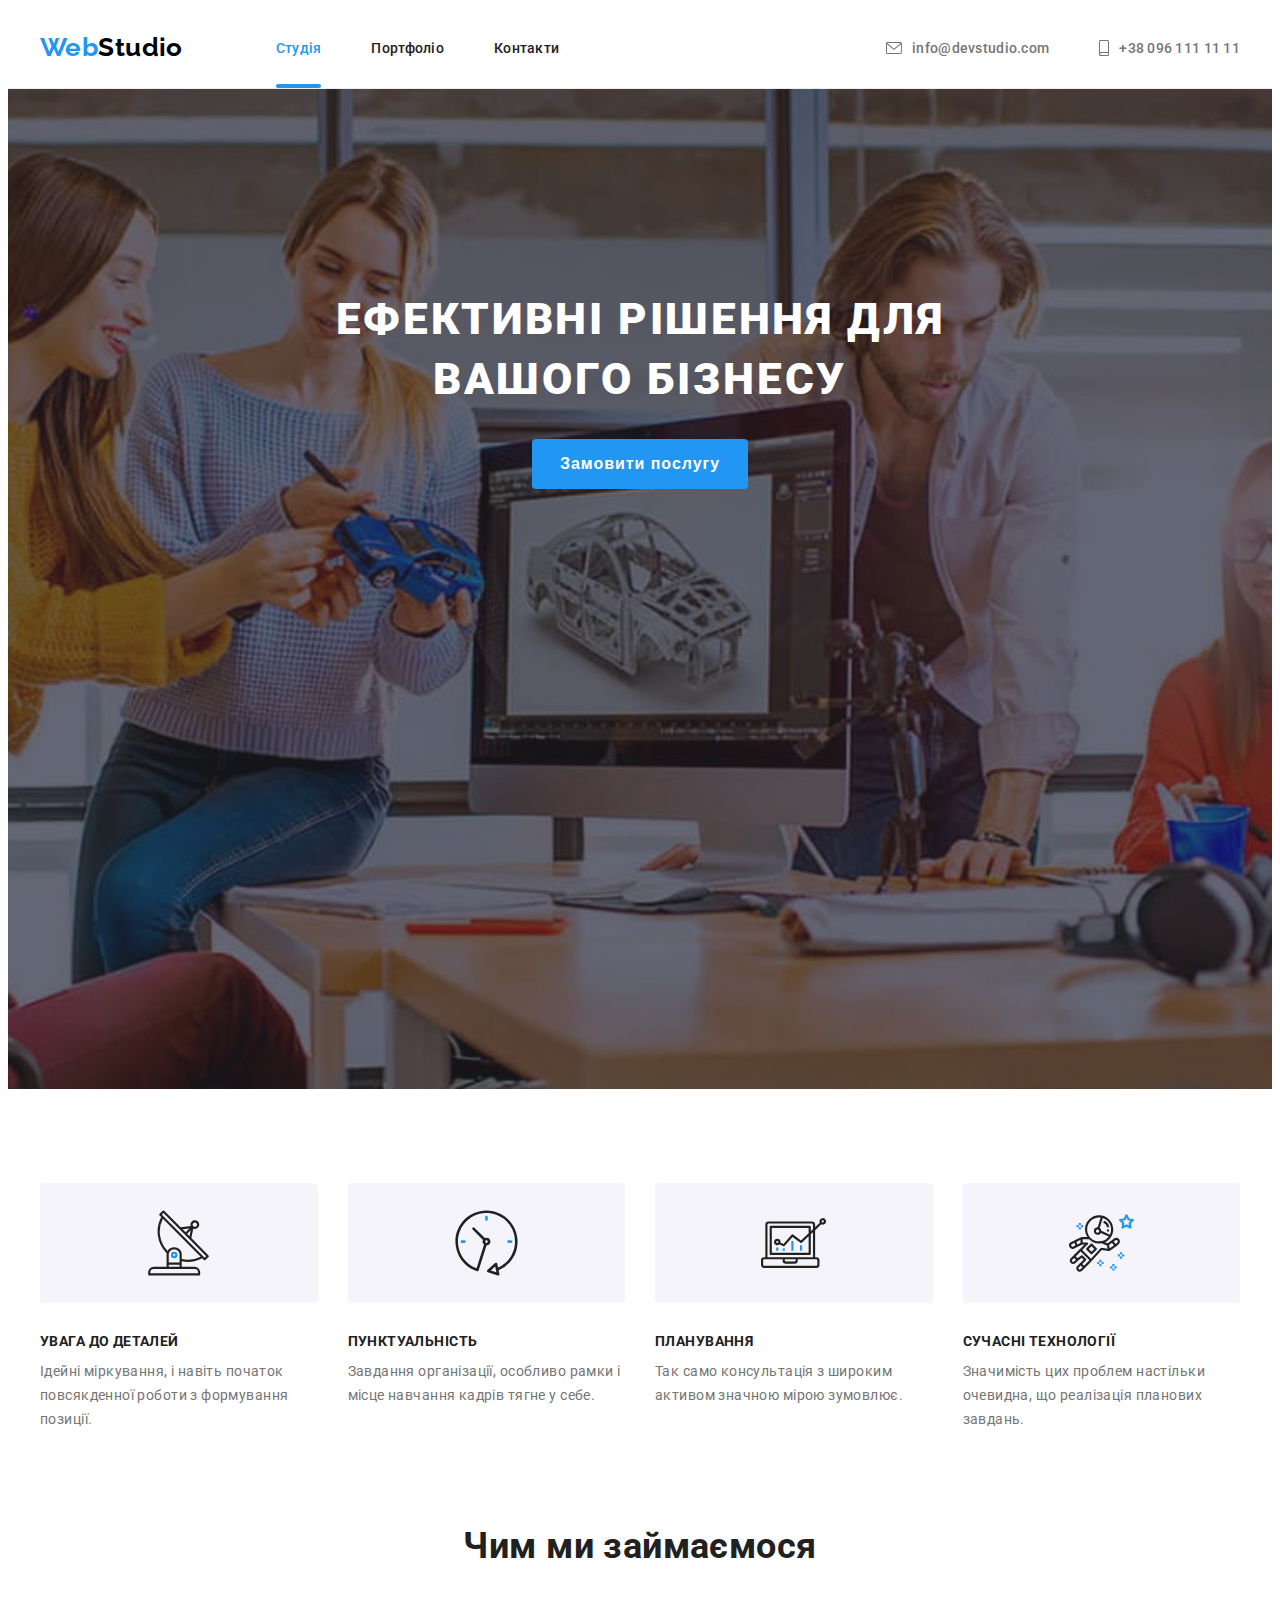
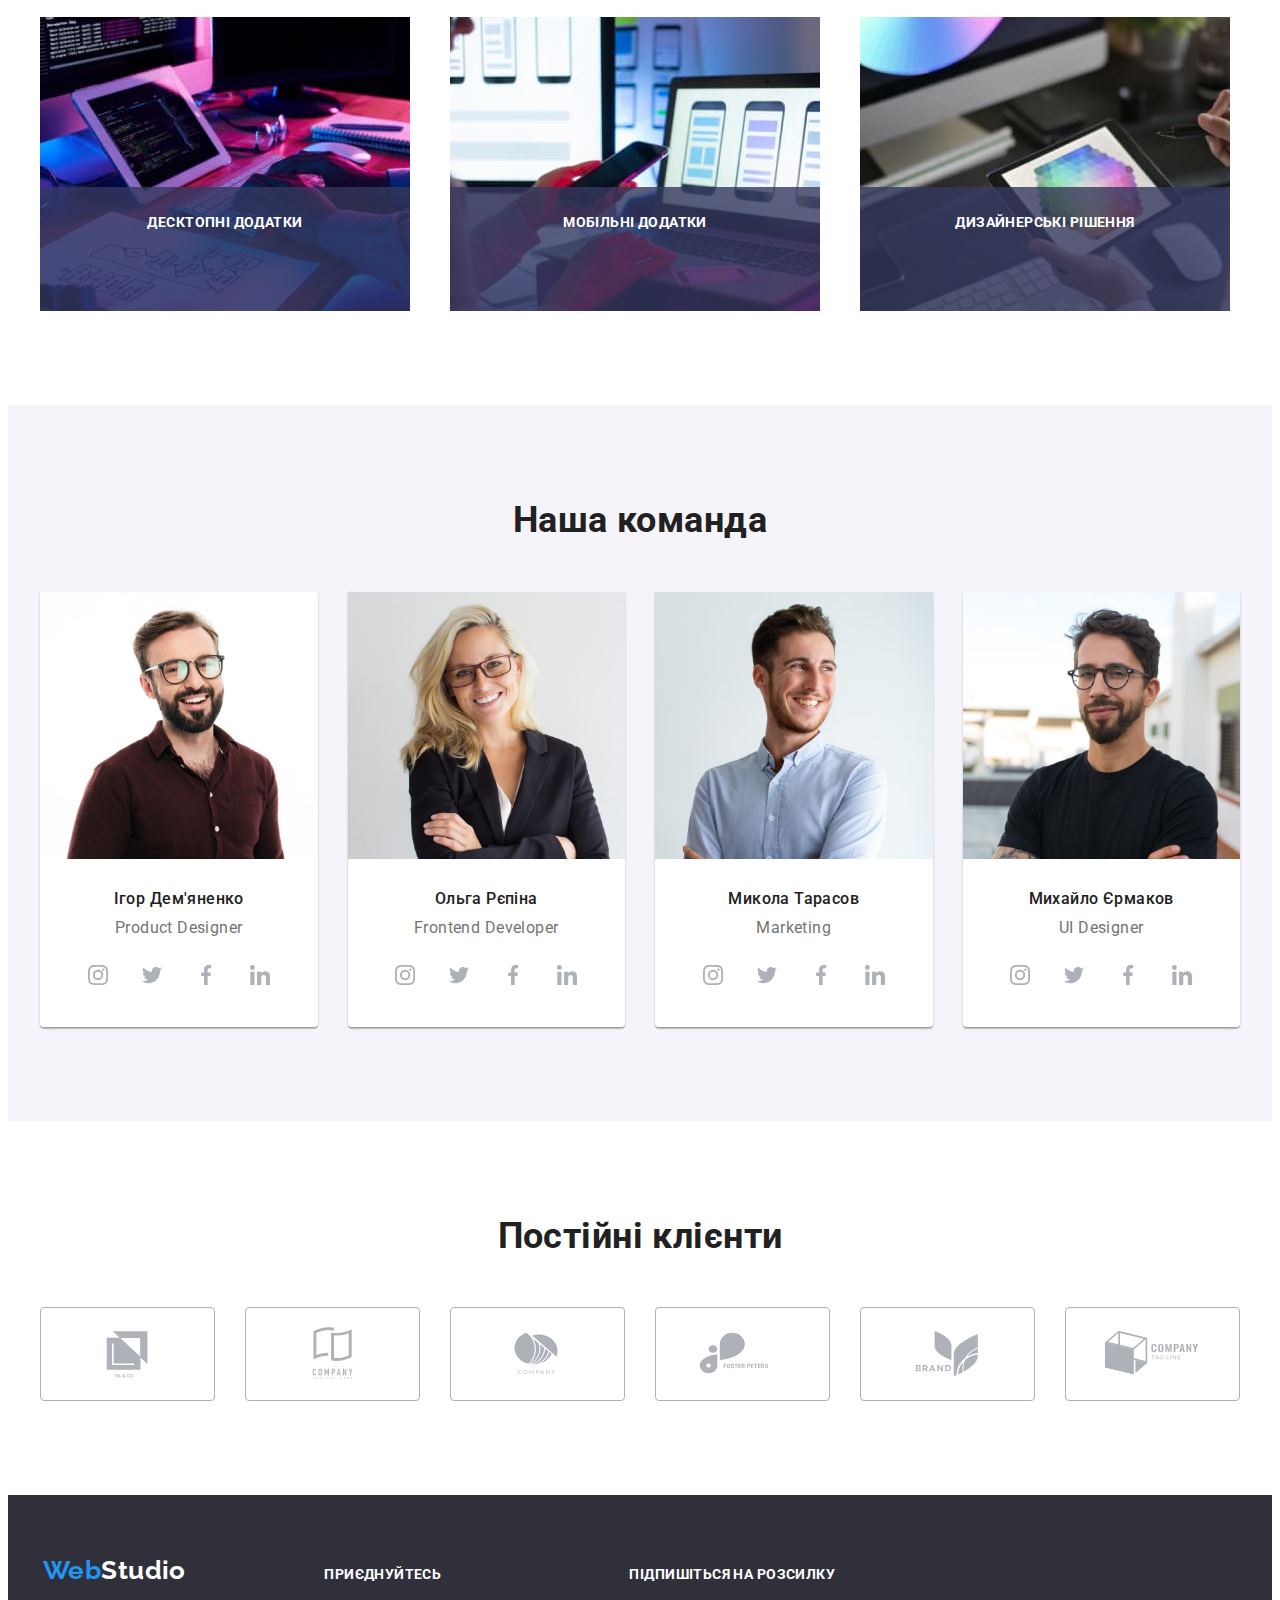
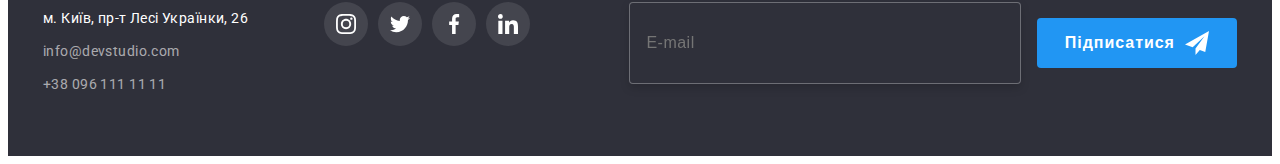
==== commit 276a30be: "fixed mobile/tab version" ====
--- a/index.html
+++ b/index.html
@@ -44,7 +44,7 @@
           <ul class="contacts__menu list">
             <li class="contacts__item">
               <a class="contacts__link link" href="mailto:info@devstudio.com">
-                <svg class="contacts__icon" width="16" height="12">
+                <svg class="contacts__icon" width="14" height="10">
                   <use href="./images/icons.svg#icon-mail-head"></use>
                 </svg>
                 info@devstudio.com
@@ -52,7 +52,7 @@
             </li>
             <li class="contacts__item">
               <a class="contacts__link link" href="tel:+380961111111">
-                <svg class="contacts__icon" width="10" height="16">
+                <svg class="contacts__icon mail" width="10" height="14">
                   <use href="./images/icons.svg#icon-smartphone-head"></use>
                 </svg>
                 +38 096 111 11 11</a
@@ -61,8 +61,8 @@
           </ul>
         </div>
         <button type="button" class="mobile-open-btn" data-menu-open >
-          <svg class="menu-icon" width="40" height="40">
-                  <use href="./images/icons.svg#icon-menu_24px"></use>
+          <svg class="menu-icon" width="24" height="16">
+                  <use href="./images/icons.svg#icon-menu-open"></use>
                 </svg>
         </button>
       </div>
--- a/css/main.min.css
+++ b/css/main.min.css
@@ -1 +1 @@
-:root{--accent-color: #2196f3;--primary-text-color: #212121;--secondary-text-color: #757575;--hero-footer-color: #2f303a;--background-text-color: #ffffff;--svg-primary-color: #afb1b8;--background-section-color: #f5f5f5;--transition-duration: 250ms;--transition-timing-function: cubic-bezier(0.4, 0, 0.2, 1);--gradient: linear-gradient(rgba(47, 48, 58, 0.4), rgba(47, 48, 58, 0.4))}p,h1,h2,h3{margin:0}ul{margin:0;padding:0}.link{text-decoration:none}.list{list-style:none}img{display:block;max-width:100%;height:auto}body{font-family:"Roboto",sans-serif;font-size:14px;color:var(--primary-text-color);background-color:var(--background-text-color);letter-spacing:.03em}.no-scroll{overflow:hidden}.container{width:100%;padding-left:15px;padding-right:15px;margin:0 auto}@media screen and (min-width: 480px){.container{width:480px}}@media screen and (min-width: 768px){.container{width:768px}}@media screen and (min-width: 1200px){.container{width:1200px}}.btn{font-weight:700;font-size:16px;line-height:1.875;letter-spacing:.06em;border-radius:4px;height:50px;color:var(--background-text-color);background:var(--accent-color);border:none;cursor:pointer}.logo{font-family:"Raleway";font-style:normal;font-weight:700;font-size:24px;line-height:1.1666666667;display:inline-block}@media screen and (min-width: 1200px){.logo{font-size:26px;line-height:1.1923076923}}.section{padding:60px 0}.visually-hidden{position:absolute;white-space:nowrap;width:1px;height:1px;overflow:hidden;border:0;padding:0;clip:rect(0 0 0 0);-webkit-clip-path:inset(50%);clip-path:inset(50%);margin:-1px}.section__title{font-size:28px;line-height:1.1785714286;margin-bottom:30px;text-align:center}@media screen and (min-width: 1200px){.section__title{font-size:36px;margin-bottom:50px}}.backdrop{position:fixed;top:0;width:100%;height:100%;background-color:rgba(0,0,0,.2);-webkit-transition:opacity var(--transition-duration) var(--transition-timing-function),visibility var(--transition-duration) var(--transition-timing-function);transition:opacity var(--transition-duration) var(--transition-timing-function),visibility var(--transition-duration) var(--transition-timing-function)}.modal{width:96%;min-height:581px;background-color:var(--background-text-color);-webkit-box-shadow:0px 1px 3px rgba(0,0,0,.12),0px 1px 1px rgba(0,0,0,.14),0px 2px 1px rgba(0,0,0,.2);box-shadow:0px 1px 3px rgba(0,0,0,.12),0px 1px 1px rgba(0,0,0,.14),0px 2px 1px rgba(0,0,0,.2);border-radius:4px;position:absolute;top:50%;left:49%;-webkit-transform:translate(-50%, -50%);transform:translate(-50%, -50%);padding:40px}@media screen and (min-width: 480px){.modal{width:450px}}@media screen and (min-width: 1200px){.modal{width:528px}}.modal-btn{width:30px;height:30px;border:1px solid rgba(0,0,0,.1);background-color:var(--background-text-color);border-radius:50%;position:absolute;top:8px;right:8px;display:-webkit-box;display:-ms-flexbox;display:flex;-webkit-box-pack:center;-ms-flex-pack:center;justify-content:center;-webkit-box-align:center;-ms-flex-align:center;align-items:center;cursor:pointer;-webkit-transition:fill var(--transition-duration) var(--transition-timing-function);transition:fill var(--transition-duration) var(--transition-timing-function)}.modal-btn:hover,.modal-btn:focus{fill:var(--accent-color)}.is-hidden{opacity:0;visibility:hidden;pointer-events:none}.modal-title{text-align:center;font-size:20px;line-height:1.15;text-align:center;color:var(--primary-text-color);margin-bottom:12px}.modal-field{margin-bottom:10px}.modal-field:nth-child(4){margin-bottom:20px}.label-name{font-weight:400;font-size:12px;line-height:1.1666666667;letter-spacing:.01em;color:var(--secondary-text-color);margin-bottom:5px;display:inline-block}.input-wrap{position:relative}.modal-input{width:100%;height:40px;border:1px solid rgba(33,33,33,.2);border-radius:4px;display:inline-block;outline:rgba(0,0,0,0);cursor:pointer;padding:12px 12px 12px 42px;-webkit-transition:border-color var(--transition-duration) var(--transition-timing-function);transition:border-color var(--transition-duration) var(--transition-timing-function)}.modal-input:focus{border-color:var(--accent-color)}.input-icon{position:absolute;top:50%;-webkit-transform:translateY(-50%);transform:translateY(-50%);left:15px;-webkit-transition:fill var(--transition-duration) var(--transition-timing-function);transition:fill var(--transition-duration) var(--transition-timing-function)}.modal-input:focus+.input-icon{fill:var(--accent-color)}.form-comment{display:block;width:100%;height:120px;resize:none;border:1px solid rgba(33,33,33,.2);border-radius:4px;outline:rgba(0,0,0,0);padding:16px 12px;cursor:pointer;-webkit-transition:border-color var(--transition-duration) var(--transition-timing-function);transition:border-color var(--transition-duration) var(--transition-timing-function)}.form-comment:focus{border-color:var(--accent-color)}.modal-checkbox{margin-bottom:30px}.checkbox-text{line-height:1.71;-webkit-box-align:center;-ms-flex-align:center;align-items:center;display:-webkit-box;display:-ms-flexbox;display:flex;cursor:pointer;padding-left:12px}.checkbox-text span{width:16px;height:15px;border:2px solid #111319;border-radius:2px;margin-right:8px;display:-webkit-box;display:-ms-flexbox;display:flex;-webkit-box-align:center;-ms-flex-align:center;align-items:center;-webkit-box-pack:center;-ms-flex-pack:center;justify-content:center;fill:rgba(0,0,0,0);-webkit-transition:fill var(--transition-duration) var(--transition-timing-function),background-color var(--transition-duration) var(--transition-timing-function);transition:fill var(--transition-duration) var(--transition-timing-function),background-color var(--transition-duration) var(--transition-timing-function)}.checkbox-text .input-check:checked+span{background-color:var(--accent-color);fill:var(--background-text-color);border-color:rgba(0,0,0,0)}.policy-text{font-size:12px;line-height:1.16;color:var(--secondary-text-color);margin-left:8px}@media screen and (min-width: 1200px){.policy-text{font-size:14px;line-height:1.71}}.policy-link{font-size:12px;line-height:1.16;color:var(--accent-color)}@media screen and (min-width: 1200px){.policy-link{font-size:14px;line-height:1.71}}.modal-send-btn{border:none;background-color:var(--accent-color);-webkit-box-shadow:0px 4px 4px rgba(0,0,0,.15);box-shadow:0px 4px 4px rgba(0,0,0,.15);border-radius:4px;display:block;min-width:200px;height:50px;padding:10px 52px;font-weight:700;font-size:16px;line-height:1.88;-webkit-box-align:center;-ms-flex-align:center;align-items:center;text-align:center;letter-spacing:.06em;color:var(--background-text-color);margin:0 auto;cursor:pointer;-webkit-transition:background-color var(--transition-duration) var(--transition-timing-function);transition:background-color var(--transition-duration) var(--transition-timing-function)}.modal-send-btn:hover,.modal-send-btn:focus{background-color:#188ce8}.header{border-bottom:1px solid #ececec;height:60px}@media screen and (min-width: 768px){.header{height:80px}}.header__container,.navigation{display:-webkit-box;display:-ms-flexbox;display:flex;-webkit-box-align:center;-ms-flex-align:center;align-items:center}.header__logo{color:var(--accent-color);margin-right:93px;padding-top:24px;padding-bottom:25px;display:inline-block}.logo__text{color:#000}.menu{display:none}@media screen and (min-width: 768px){.menu{display:-webkit-box;display:-ms-flexbox;display:flex}}.menu__item:not(:last-child){margin-right:50px}.menu__link{font-weight:500;line-height:1.1428571429;letter-spacing:.02em;color:var(--primary-text-color);display:inline-block;padding-top:32px;padding-bottom:32px;position:relative;-webkit-transition:color var(--transition-duration) var(--transition-timing-function);transition:color var(--transition-duration) var(--transition-timing-function)}.menu__link:hover,.menu__link:focus{color:var(--accent-color)}.menu__link.current{color:var(--accent-color)}.menu__link::after{content:"";display:block;width:100%;height:4px;background:#2196f3;border-radius:2px;left:0;bottom:0;position:absolute;opacity:0}.menu__link:hover::after,.menu__link:focus::after{content:"";width:100%;height:4px;background-color:var(--accent-color);border-radius:2px;left:0;bottom:0;position:absolute}.menu__link.current::after{opacity:1}.contacts{margin-left:auto}.contacts__menu{display:none;gap:50px}@media screen and (min-width: 768px){.contacts__menu{display:-webkit-box;display:-ms-flexbox;display:flex;-webkit-box-orient:vertical;-webkit-box-direction:normal;-ms-flex-direction:column;flex-direction:column;gap:10px}}@media screen and (min-width: 1200px){.contacts__menu{-webkit-box-orient:horizontal;-webkit-box-direction:normal;-ms-flex-direction:row;flex-direction:row;gap:50px}}.contacts__link{font-weight:500;line-height:1.1428571429;letter-spacing:.02em;color:var(--secondary-text-color);display:-webkit-box;display:-ms-flexbox;display:flex;-webkit-box-align:center;-ms-flex-align:center;align-items:center;-webkit-transition:color var(--transition-duration) var(--transition-timing-function);transition:color var(--transition-duration) var(--transition-timing-function)}.contacts__link:hover,.contacts__link:focus{color:var(--accent-color)}@media screen and (min-width: 1200px){.contacts__link{padding-top:32px;padding-bottom:32px}}.contacts__icon{margin-right:10px;fill:currentColor}.contacts__icon:hover,.contacts__icon:focus{fill:var(--accent-color)}.mobile-open-btn{background-color:rgba(0,0,0,0);border:none;display:block;margin-left:auto;cursor:pointer;-webkit-transition:fill var(--transition-duration) var(--transition-timing-function);transition:fill var(--transition-duration) var(--transition-timing-function)}@media screen and (min-width: 768px){.mobile-open-btn{display:none}}.mobile-open-btn:hover,.mobile-open-btn:focus{fill:var(--accent-color)}.mob-menu{position:fixed;background-color:#fff;width:100vw;height:100vh;top:0;z-index:1;padding:48px 40px}.menu-container{display:-webkit-box;display:-ms-flexbox;display:flex;-webkit-box-orient:vertical;-webkit-box-direction:normal;-ms-flex-direction:column;flex-direction:column;height:100%;-webkit-box-pack:justify;-ms-flex-pack:justify;justify-content:space-between}.mobile-close-btn{background-color:rgba(0,0,0,0);border:none;display:block;margin-left:auto;cursor:pointer;position:absolute;top:10px;right:15px;-webkit-transition:fill var(--transition-duration) var(--transition-timing-function);transition:fill var(--transition-duration) var(--transition-timing-function)}.mobile-close-btn:hover,.mobile-close-btn:focus{fill:var(--accent-color)}.mob-menu__item:not(:last-child){margin-bottom:32px}.mob-menu__link{font-size:40px;line-height:1.175;text-align:center;font-weight:500;letter-spacing:.02em;color:var(--primary-text-color)}.mob-menu__link:hover,.mob-menu__link:focus{color:var(--accent-color)}.active{color:var(--accent-color)}.mobile-contacts__menu{margin-bottom:64px}.mobile-contacts__item:first-child{font-weight:500;font-size:34px;line-height:1.1764705882;letter-spacing:.02em;color:var(--accent-color);margin-bottom:32px}.mobile-contacts__item:last-child{font-weight:500;font-size:24px;line-height:1.1666666667;letter-spacing:.02em;color:var(--secondary-text-color)}.mobile-contacts__link{color:inherit}.mobile-socials{display:-webkit-box;display:-ms-flexbox;display:flex}.mob-soc-item:not(:last-child)::after{content:"";border:1px solid rgba(33,33,33,.2)}.mob-soc-link{font-weight:500;font-size:18px;line-height:1.22;letter-spacing:.02em;color:var(--accent-color);padding-left:10px;padding-right:10px}.hero{background-color:var(--hero-footer-color);padding:118px 0;text-align:center;width:100%;background-image:var(--gradient),url(../images/img-mob/hero-mob.jpg);background-size:cover;background-position:center;background-repeat:no-repeat;margin:0 auto}@media(min-device-pixel-ratio: 2),(-webkit-min-device-pixel-ratio: 2),(min-resolution: 192dpi),(min-resolution: 2dppx){.hero{background-image:var(--gradient),url(../images/img-mob/hero-mob2x.jpg)}}@media screen and (min-width: 768px){.hero{background-image:var(--gradient),url(../images/img-tab/hero-tab.jpg)}}@media screen and (min-width: 768px)and (min-device-pixel-ratio: 2),screen and (min-width: 768px)and (-webkit-min-device-pixel-ratio: 2),screen and (min-width: 768px)and (min-resolution: 192dpi),screen and (min-width: 768px)and (min-resolution: 2dppx){.hero{background-image:var(--gradient),url(../images/img-tab/hero-tab2x.jpg)}}@media screen and (min-width: 1200px){.hero{padding:200px 0;max-width:1600px;height:600px;background-image:var(--gradient),url(../images/img-desk/hero.jpg)}}@media screen and (min-width: 1200px)and (min-device-pixel-ratio: 2),screen and (min-width: 1200px)and (-webkit-min-device-pixel-ratio: 2),screen and (min-width: 1200px)and (min-resolution: 192dpi),screen and (min-width: 1200px)and (min-resolution: 2dppx){.hero{background-image:var(--gradient),url(../images/img-desk/hero2x.jpg)}}.hero__title{font-weight:900;font-size:26px;line-height:1.6153846154;letter-spacing:.06em;text-transform:uppercase;color:var(--background-text-color);max-width:360px;margin:0 auto 30px}@media screen and (min-width: 1200px){.hero__title{max-width:696px;font-size:44px;line-height:1.3636363636}}.order__btn{min-width:200px;margin:0 auto}@media screen and (min-width: 1200px){.order__btn{min-width:216px}}.values{border-color:var(--background-text-color)}.values__list{display:-webkit-box;display:-ms-flexbox;display:flex;-ms-flex-wrap:wrap;flex-wrap:wrap;gap:30px}.values__item{width:100%}@media screen and (min-width: 768px){.values__item{width:calc((100% - 30px)/2)}}@media screen and (min-width: 1200px){.values__item{width:calc((100% - 90px)/4)}}.values__img{height:120px;background:#f5f4fa;border-radius:4px;gap:30px;margin-bottom:30px;-webkit-box-align:center;-ms-flex-align:center;align-items:center;-webkit-box-pack:center;-ms-flex-pack:center;justify-content:center;display:-webkit-box;display:-ms-flexbox;display:flex}.values__icon{-webkit-box-align:center;-ms-flex-align:center;align-items:center;-webkit-box-pack:center;-ms-flex-pack:center;justify-content:center}.values__title{font-size:14px;line-height:1.1428571429;text-transform:uppercase;margin-bottom:10px}.values__text{line-height:1.7142857143;color:var(--secondary-text-color);min-width:270px}.gallery{padding-top:0;background-color:var(--background-text-color)}@media screen and (max-width: 1199px){.gallery{display:none}}.gallery__list{display:-webkit-box;display:-ms-flexbox;display:flex;gap:30px}.gallery__item{width:calc((100% - 60px)/3);position:relative}.gallery__bottom-text{width:370px;height:70px;bottom:0;left:0;color:var(--background-text-color);line-height:1.1428571429;font-weight:700;text-align:center;text-transform:uppercase;background-color:rgba(53,56,95,.8);padding-top:27px;padding-bottom:27px;position:absolute}.team{background:#f5f4fa}.team-list{display:-webkit-box;display:-ms-flexbox;display:flex;-ms-flex-wrap:wrap;flex-wrap:wrap;gap:30px}.team-item{width:100%;-webkit-box-shadow:0px 1px 3px rgba(0,0,0,.12),0px 1px 1px rgba(0,0,0,.14),0px 2px 1px rgba(0,0,0,.2);box-shadow:0px 1px 3px rgba(0,0,0,.12),0px 1px 1px rgba(0,0,0,.14),0px 2px 1px rgba(0,0,0,.2);border-radius:0px 0px 4px 4px}@media screen and (min-width: 768px){.team-item{width:calc((100% - 30px)/2)}}@media screen and (min-width: 1200px){.team-item{width:calc((100% - 90px)/4)}}.team-section{padding:30px 0;background:#fff;border-radius:0px 0px 4px 4px;text-align:center}.team-title-name{font-weight:500;font-size:16px;line-height:1.1875;margin-bottom:10px}.team-bottom-text{font-size:16px;line-height:1.1875;color:var(--secondary-text-color);margin-bottom:16px}.team-soc-list{display:-webkit-box;display:-ms-flexbox;display:flex;-webkit-box-pack:center;-ms-flex-pack:center;justify-content:center;gap:10px}.team-soc-link{width:44px;height:44px;border-radius:50%;background-color:var(--background-text-color);display:-webkit-box;display:-ms-flexbox;display:flex;-webkit-box-align:center;-ms-flex-align:center;align-items:center;-webkit-box-pack:center;-ms-flex-pack:center;justify-content:center;-webkit-transition:background-color var(--transition-duration) var(--transition-timing-function),fill var(--transition-duration) var(--transition-timing-function);transition:background-color var(--transition-duration) var(--transition-timing-function),fill var(--transition-duration) var(--transition-timing-function)}.team-soc-link:hover,.team-soc-link:focus{background-color:var(--accent-color)}.team-soc-icon{fill:var(--svg-primary-color)}.team-soc-link:hover .team-soc-icon,.team-soc-link:focus .team-soc-icon{fill:var(--background-text-color)}.customer{background-color:var(--background-text-color)}.customer-list{display:-webkit-box;display:-ms-flexbox;display:flex;gap:30px;-ms-flex-wrap:wrap;flex-wrap:wrap;-webkit-box-pack:center;-ms-flex-pack:center;justify-content:center}.customer-item{width:calc((100% - 30px)/2)}@media screen and (min-width: 768px){.customer-item{width:calc((100% - 60px)/3)}}@media screen and (min-width: 1200px){.customer-item{width:calc((100% - 150px)/6)}}.customer-link{height:92px;border:1px solid var(--svg-primary-color);border-radius:4px;display:-webkit-box;display:-ms-flexbox;display:flex;-webkit-box-align:center;-ms-flex-align:center;align-items:center;-webkit-box-pack:center;-ms-flex-pack:center;justify-content:center;-webkit-transition:border-color var(--transition-duration) var(--transition-timing-function);transition:border-color var(--transition-duration) var(--transition-timing-function)}.customer-link:hover,.customer-link:focus{border-color:var(--accent-color)}.customer-icon{fill:var(--svg-primary-color);height:60px;-webkit-transition:fill var(--transition-duration) var(--transition-timing-function);transition:fill var(--transition-duration) var(--transition-timing-function)}.customer-link:hover .customer-icon,.customer-link:focus .customer-icon{fill:var(--accent-color)}.footer{background:var(--hero-footer-color);padding:60px 0}@media screen and (min-width: 768px){.footer-wrap{-ms-flex-pack:distribute;justify-content:space-around;-ms-flex-wrap:wrap;flex-wrap:wrap;display:-webkit-box;display:-ms-flexbox;display:flex;-webkit-box-align:baseline;-ms-flex-align:baseline;align-items:baseline}}@media(max-width: 1199px){.footer-wrap{text-align:center}}.footer-contacts-box{margin-bottom:60px}@media screen and (min-width: 1200px){.footer-contacts-box{margin-right:70px;margin-bottom:0}}.footer-logo{display:inline-block;margin-bottom:20px;color:var(--accent-color)}.footer-logo-part{color:var(--background-text-color)}.footer-contacts-address{font-size:14px;font-style:normal;line-height:1.7142857143;color:var(--background-text-color);margin-bottom:9px}.footer-contats-list li:not(:last-child){margin-bottom:9px}.footer-contacts-link{line-height:1.7142857143;color:rgba(255,255,255,.6);-webkit-transition:color var(--transition-duration) var(--transition-timing-function);transition:color var(--transition-duration) var(--transition-timing-function)}.footer-contacts-link:hover,.footer-contacts-link:focus{color:var(--accent-color)}.footer-social{margin-bottom:60px}@media screen and (min-width: 768px){.footer-social{margin-bottom:0}}@media screen and (min-width: 1200px){.footer-social{margin-right:93px}}.footer-social-text{display:inline-block;font-weight:700;font-size:14px;line-height:1.1428571429;text-transform:uppercase;color:var(--background-text-color);margin-bottom:20px}.footer-social-list{display:-webkit-box;display:-ms-flexbox;display:flex;gap:10px;-webkit-box-pack:center;-ms-flex-pack:center;justify-content:center}.footer-social-link{width:44px;height:44px;border-radius:50%;background-color:rgba(255,255,255,.1);display:-webkit-box;display:-ms-flexbox;display:flex;-webkit-box-align:center;-ms-flex-align:center;align-items:center;-webkit-box-pack:center;-ms-flex-pack:center;justify-content:center;-webkit-transition:background-color var(--transition-duration) var(--transition-timing-function);transition:background-color var(--transition-duration) var(--transition-timing-function)}.footer-social-link:hover,.footer-social-link:focus{background-color:var(--accent-color)}.footer-social-icon{fill:var(--background-text-color)}.footer-social-link:hover .footer-social-icon,.footer-social-link:focus .footer-social-icon{fill:var(--background-text-color)}.footer-input-text{font-weight:700;line-height:1.1428571429;text-transform:uppercase;color:var(--background-text-color);margin-bottom:20px}.footer-input{border:1px solid rgba(255,255,255,.3);border-radius:4px;min-width:100%;height:50px;color:rgba(255,255,255,.6);background-color:#2f303a;font-weight:400;font-size:16px;line-height:1.25;letter-spacing:.03em;-webkit-filter:drop-shadow(0px 4px 4px rgba(0, 0, 0, 0.15));filter:drop-shadow(0px 4px 4px rgba(0, 0, 0, 0.15));border-radius:4px;outline:rgba(0,0,0,0);padding:15px 16px}@media screen and (min-width: 1200px){.footer-input{min-width:358px}}.footer-input-button{-webkit-box-align:center;-ms-flex-align:center;align-items:center;text-align:center;min-width:200px;-webkit-box-pack:center;-ms-flex-pack:center;justify-content:center;gap:10px;display:-webkit-inline-box;display:-ms-inline-flexbox;display:inline-flex;margin-top:20px}@media screen and (min-width: 1200px){.footer-input-button{margin-left:12px;margin-top:0}}.portfolio-navigation-list{display:-webkit-box;display:-ms-flexbox;display:flex;-webkit-box-pack:center;-ms-flex-pack:center;justify-content:center;gap:8px;margin-bottom:50px}.portfolio-btn{font-family:"Roboto";font-style:normal;font-weight:500;font-size:16px;line-height:1.625;color:var(--primary-text-color);border-radius:4px;border:rgba(0,0,0,0);padding:6px 22px;background:#f5f4fa;cursor:pointer;-webkit-transition:color var(--transition-duration) var(--transition-timing-function),background-color var(--transition-duration) var(--transition-timing-function),-webkit-box-shadow var(--transition-duration) var(--transition-timing-function);transition:color var(--transition-duration) var(--transition-timing-function),background-color var(--transition-duration) var(--transition-timing-function),-webkit-box-shadow var(--transition-duration) var(--transition-timing-function);transition:color var(--transition-duration) var(--transition-timing-function),background-color var(--transition-duration) var(--transition-timing-function),box-shadow var(--transition-duration) var(--transition-timing-function);transition:color var(--transition-duration) var(--transition-timing-function),background-color var(--transition-duration) var(--transition-timing-function),box-shadow var(--transition-duration) var(--transition-timing-function),-webkit-box-shadow var(--transition-duration) var(--transition-timing-function)}.portfolio-btn:hover,.portfolio-btn:focus,.portfolio-btn.active{color:var(--background-text-color);background-color:var(--accent-color);-webkit-box-shadow:0px 3px 1px rgba(0,0,0,.1),0px 1px 2px rgba(0,0,0,.08),0px 2px 2px rgba(0,0,0,.12);box-shadow:0px 3px 1px rgba(0,0,0,.1),0px 1px 2px rgba(0,0,0,.08),0px 2px 2px rgba(0,0,0,.12)}.portfolio-hero-list{display:-webkit-box;display:-ms-flexbox;display:flex;-ms-flex-wrap:wrap;flex-wrap:wrap;gap:30px}.portfolio-hero-item{width:calc((100% - 60px)/3);-webkit-transition:-webkit-box-shadow var(--transition-duration) var(--transition-timing-function);transition:-webkit-box-shadow var(--transition-duration) var(--transition-timing-function);transition:box-shadow var(--transition-duration) var(--transition-timing-function);transition:box-shadow var(--transition-duration) var(--transition-timing-function), -webkit-box-shadow var(--transition-duration) var(--transition-timing-function)}.portfolio-hero-item:hover,.portfolio-hero-item:focus{-webkit-box-shadow:0px 1px 1px rgba(0,0,0,.12),0px 4px 4px rgba(0,0,0,.06),1px 4px 6px rgba(0,0,0,.16);box-shadow:0px 1px 1px rgba(0,0,0,.12),0px 4px 4px rgba(0,0,0,.06),1px 4px 6px rgba(0,0,0,.16)}.portfolio-hero-item:last-child{margin-right:0}.portfolio-link{display:block}.portfolio-overlay{position:relative;overflow:hidden}.portfolio-overlay-text{font-size:18px;line-height:1.56;color:var(--background-text-color);background-color:rgba(33,150,243,.9);padding:63px 24px;position:absolute;top:0;left:0;height:100%;-webkit-transform:translateY(100%);transform:translateY(100%);-webkit-transition:-webkit-transform var(--transition-duration) var(--transition-timing-function);transition:-webkit-transform var(--transition-duration) var(--transition-timing-function);transition:transform var(--transition-duration) var(--transition-timing-function);transition:transform var(--transition-duration) var(--transition-timing-function), -webkit-transform var(--transition-duration) var(--transition-timing-function);overflow:auto}.portfolio-link:hover .portfolio-overlay-text,.portfolio-link:focus .portfolio-overlay-text{-webkit-transform:translateY(0);transform:translateY(0)}.portfolio-item-box{padding:20px 24px;border:1px solid #eee;border-top:none}.portfolio-title{font-size:18px;line-height:2;letter-spacing:.06em;color:var(--primary-text-color);margin-bottom:4px}.portfolio-text{font-size:16px;line-height:1.875;color:var(--secondary-text-color)}/*# sourceMappingURL=main.min.css.map */+:root{--accent-color: #2196f3;--primary-text-color: #212121;--secondary-text-color: #757575;--hero-footer-color: #2f303a;--background-text-color: #ffffff;--svg-primary-color: #afb1b8;--background-section-color: #f5f5f5;--transition-duration: 250ms;--transition-timing-function: cubic-bezier(0.4, 0, 0.2, 1);--gradient: linear-gradient(rgba(47, 48, 58, 0.4), rgba(47, 48, 58, 0.4))}p,h1,h2,h3{margin:0}ul{margin:0;padding:0}.link{text-decoration:none}.list{list-style:none}img{display:block;max-width:100%;height:auto}body{font-family:"Roboto",sans-serif;font-size:14px;color:var(--primary-text-color);background-color:var(--background-text-color);letter-spacing:.03em}.no-scroll{overflow:hidden}.container{width:100%;padding-left:15px;padding-right:15px;margin:0 auto}@media screen and (min-width: 480px){.container{width:480px}}@media screen and (min-width: 768px){.container{width:768px}}@media screen and (min-width: 1200px){.container{width:1200px}}.btn{font-weight:700;font-size:16px;line-height:1.875;letter-spacing:.06em;border-radius:4px;height:50px;color:var(--background-text-color);background:var(--accent-color);border:none;cursor:pointer}.logo{font-family:"Raleway";font-style:normal;font-weight:700;font-size:24px;line-height:1.1666666667;display:inline-block}@media screen and (min-width: 1200px){.logo{font-size:26px;line-height:1.1923076923}}.section{padding:60px 0}@media screen and (min-width: 1200px){.section{padding:94px 0}}.visually-hidden{position:absolute;white-space:nowrap;width:1px;height:1px;overflow:hidden;border:0;padding:0;clip:rect(0 0 0 0);-webkit-clip-path:inset(50%);clip-path:inset(50%);margin:-1px}.section__title{font-size:28px;line-height:1.1785714286;margin-bottom:30px;text-align:center}@media screen and (min-width: 1200px){.section__title{font-size:36px;margin-bottom:50px}}.backdrop{position:fixed;top:0;width:100%;height:100%;background-color:rgba(0,0,0,.2);-webkit-transition:opacity var(--transition-duration) var(--transition-timing-function),visibility var(--transition-duration) var(--transition-timing-function);transition:opacity var(--transition-duration) var(--transition-timing-function),visibility var(--transition-duration) var(--transition-timing-function)}.modal{width:96%;min-height:581px;background-color:var(--background-text-color);-webkit-box-shadow:0px 1px 3px rgba(0,0,0,.12),0px 1px 1px rgba(0,0,0,.14),0px 2px 1px rgba(0,0,0,.2);box-shadow:0px 1px 3px rgba(0,0,0,.12),0px 1px 1px rgba(0,0,0,.14),0px 2px 1px rgba(0,0,0,.2);border-radius:4px;position:absolute;top:50%;left:50%;-webkit-transform:translate(-50%, -50%);transform:translate(-50%, -50%);padding:40px}@media screen and (min-width: 480px){.modal{width:450px}}@media screen and (min-width: 1200px){.modal{width:528px}}.modal-btn{width:30px;height:30px;border:1px solid rgba(0,0,0,.1);background-color:var(--background-text-color);border-radius:50%;position:absolute;top:8px;right:8px;display:-webkit-box;display:-ms-flexbox;display:flex;-webkit-box-pack:center;-ms-flex-pack:center;justify-content:center;-webkit-box-align:center;-ms-flex-align:center;align-items:center;cursor:pointer;-webkit-transition:fill var(--transition-duration) var(--transition-timing-function);transition:fill var(--transition-duration) var(--transition-timing-function)}.modal-btn:hover,.modal-btn:focus{fill:var(--accent-color)}.is-hidden{opacity:0;visibility:hidden;pointer-events:none}.modal-title{text-align:center;font-size:20px;line-height:1.15;text-align:center;color:var(--primary-text-color);margin-bottom:12px}.modal-field{margin-bottom:10px}.modal-field:nth-child(4){margin-bottom:20px}.label-name{font-weight:400;font-size:12px;line-height:1.1666666667;letter-spacing:.01em;color:var(--secondary-text-color);margin-bottom:5px;display:inline-block}.input-wrap{position:relative}.modal-input{width:100%;height:40px;border:1px solid rgba(33,33,33,.2);border-radius:4px;display:inline-block;outline:rgba(0,0,0,0);cursor:pointer;padding:12px 12px 12px 42px;-webkit-transition:border-color var(--transition-duration) var(--transition-timing-function);transition:border-color var(--transition-duration) var(--transition-timing-function)}.modal-input:focus{border-color:var(--accent-color)}.modal-input:focus+.input-icon{fill:var(--accent-color)}.input-icon{position:absolute;top:50%;-webkit-transform:translateY(-50%);transform:translateY(-50%);left:15px;-webkit-transition:fill var(--transition-duration) var(--transition-timing-function);transition:fill var(--transition-duration) var(--transition-timing-function)}.form-comment{width:100%;height:120px;resize:none;border:1px solid rgba(33,33,33,.2);border-radius:4px;outline:rgba(0,0,0,0);padding:16px 12px;cursor:pointer;-webkit-transition:border-color var(--transition-duration) var(--transition-timing-function);transition:border-color var(--transition-duration) var(--transition-timing-function)}.form-comment:focus{border-color:var(--accent-color)}.modal-checkbox{margin-bottom:30px}.checkbox-text{line-height:1.71;-webkit-box-align:center;-ms-flex-align:center;align-items:center;display:-webkit-box;display:-ms-flexbox;display:flex;cursor:pointer;padding-left:12px}.checkbox-text span{width:16px;height:15px;border:2px solid #111319;border-radius:2px;margin-right:8px;display:-webkit-box;display:-ms-flexbox;display:flex;-webkit-box-align:center;-ms-flex-align:center;align-items:center;-webkit-box-pack:center;-ms-flex-pack:center;justify-content:center;fill:rgba(0,0,0,0);-webkit-transition:fill var(--transition-duration) var(--transition-timing-function),background-color var(--transition-duration) var(--transition-timing-function);transition:fill var(--transition-duration) var(--transition-timing-function),background-color var(--transition-duration) var(--transition-timing-function)}.input-check:checked+.checkbox-text span{background-color:var(--accent-color);fill:var(--background-text-color);border-color:rgba(0,0,0,0)}.policy-text{font-size:14px;line-height:1.71;color:var(--secondary-text-color);margin-left:8px}.policy-link{font-size:14px;line-height:1.71;color:var(--accent-color)}.modal-send-btn{border:none;background-color:var(--accent-color);-webkit-box-shadow:0px 4px 4px rgba(0,0,0,.15);box-shadow:0px 4px 4px rgba(0,0,0,.15);border-radius:4px;display:block;min-width:200px;height:50px;padding:10px 52px;font-weight:700;font-size:16px;line-height:1.88;-webkit-box-align:center;-ms-flex-align:center;align-items:center;text-align:center;letter-spacing:.06em;color:var(--background-text-color);margin:0 auto;cursor:pointer;-webkit-transition:background-color var(--transition-duration) var(--transition-timing-function);transition:background-color var(--transition-duration) var(--transition-timing-function)}.modal-send-btn:hover,.modal-send-btn:focus{background-color:#188ce8}.header{border-bottom:1px solid #ececec;height:60px}@media screen and (min-width: 768px){.header{height:80px}}.header__container,.navigation{display:-webkit-box;display:-ms-flexbox;display:flex;-webkit-box-align:center;-ms-flex-align:center;align-items:center}.header__logo{color:var(--accent-color);margin-right:93px;padding-top:24px;padding-bottom:25px;display:inline-block}.logo__text{color:#000}.menu{display:none}@media screen and (min-width: 768px){.menu{display:-webkit-box;display:-ms-flexbox;display:flex}}.menu__item:not(:last-child){margin-right:50px}.menu__link{font-weight:500;line-height:1.1428571429;letter-spacing:.02em;color:var(--primary-text-color);display:inline-block;padding-top:32px;padding-bottom:32px;position:relative;-webkit-transition:color var(--transition-duration) var(--transition-timing-function);transition:color var(--transition-duration) var(--transition-timing-function)}.menu__link:hover,.menu__link:focus{color:var(--accent-color)}.menu__link.current{color:var(--accent-color)}.menu__link::after{content:"";display:block;width:100%;height:4px;background:#2196f3;border-radius:2px;left:0;bottom:0;position:absolute;opacity:0}.menu__link:hover::after,.menu__link:focus::after{content:"";width:100%;height:4px;background-color:var(--accent-color);border-radius:2px;left:0;bottom:0;position:absolute}.menu__link.current::after{opacity:1}.contacts{margin-left:auto}.contacts__menu{display:none;gap:50px}@media screen and (min-width: 768px){.contacts__menu{display:-webkit-box;display:-ms-flexbox;display:flex;-webkit-box-orient:vertical;-webkit-box-direction:normal;-ms-flex-direction:column;flex-direction:column;gap:10px}}@media screen and (min-width: 1200px){.contacts__menu{-webkit-box-orient:horizontal;-webkit-box-direction:normal;-ms-flex-direction:row;flex-direction:row;gap:50px}}.contacts__link{font-weight:500;font-size:12px;line-height:1.1666666667;letter-spacing:.02em;color:var(--secondary-text-color);display:-webkit-box;display:-ms-flexbox;display:flex;-webkit-box-align:center;-ms-flex-align:center;align-items:center;-webkit-transition:color var(--transition-duration) var(--transition-timing-function);transition:color var(--transition-duration) var(--transition-timing-function)}.contacts__link:hover,.contacts__link:focus{color:var(--accent-color)}@media screen and (min-width: 1200px){.contacts__link{padding-top:32px;padding-bottom:32px;font-size:14px;line-height:1.1428571429}}.contacts__icon{margin-right:10px;fill:currentColor;-webkit-transition:fill var(--transition-duration) var(--transition-timing-function);transition:fill var(--transition-duration) var(--transition-timing-function)}.contacts__icon:hover,.contacts__icon:focus{fill:var(--accent-color)}@media screen and (min-width: 1200px){.contacts__icon{width:16px;height:12px}}.contacts__icon.mail{margin-right:10px;-webkit-transition:fill var(--transition-duration) var(--transition-timing-function);transition:fill var(--transition-duration) var(--transition-timing-function)}.contacts__icon.mail:hover,.contacts__icon.mail:focus{fill:var(--accent-color)}@media screen and (min-width: 1200px){.contacts__icon.mail{width:10px;height:16px}}.mobile-open-btn{background-color:rgba(0,0,0,0);border:none;display:block;margin-left:auto;cursor:pointer;-webkit-transition:fill var(--transition-duration) var(--transition-timing-function);transition:fill var(--transition-duration) var(--transition-timing-function)}.mobile-open-btn:hover,.mobile-open-btn:focus{fill:var(--accent-color)}@media screen and (min-width: 768px){.mobile-open-btn{display:none}}.mob-menu{position:fixed;background-color:#fff;width:100vw;height:100vh;top:0;z-index:1;padding:48px 40px}@media screen and (min-width: 768px){.mob-menu{display:none}}.menu-container{display:-webkit-box;display:-ms-flexbox;display:flex;-webkit-box-orient:vertical;-webkit-box-direction:normal;-ms-flex-direction:column;flex-direction:column;height:100%;-webkit-box-pack:justify;-ms-flex-pack:justify;justify-content:space-between}.mobile-close-btn{background-color:rgba(0,0,0,0);border:none;display:block;margin-left:auto;cursor:pointer;position:absolute;top:10px;right:15px;-webkit-transition:fill var(--transition-duration) var(--transition-timing-function);transition:fill var(--transition-duration) var(--transition-timing-function)}.mobile-close-btn:hover,.mobile-close-btn:focus{fill:var(--accent-color)}.mob-menu__item:not(:last-child){margin-bottom:32px}.mob-menu__link{font-size:40px;line-height:1.175;text-align:center;font-weight:500;letter-spacing:.02em;color:var(--primary-text-color)}.mob-menu__link:hover,.mob-menu__link:focus{color:var(--accent-color)}.active{color:var(--accent-color)}.mobile-contacts__menu{margin-bottom:64px}.mobile-contacts__item:first-child{font-weight:500;font-size:34px;line-height:1.1764705882;letter-spacing:.02em;color:var(--accent-color);margin-bottom:32px}@media(max-width: 425px){.mobile-contacts__item:first-child{font-size:27px}}.mobile-contacts__item:last-child{font-weight:500;font-size:24px;line-height:1.1666666667;letter-spacing:.02em;color:var(--secondary-text-color)}.mobile-contacts__link{color:inherit}.mobile-socials{display:-webkit-box;display:-ms-flexbox;display:flex}.mob-soc-item:not(:last-child)::after{content:"";border:1px solid rgba(33,33,33,.2)}.mob-soc-link{font-weight:500;font-size:18px;line-height:1.22;letter-spacing:.02em;color:var(--accent-color);padding-left:10px;padding-right:10px}@media(max-width: 425px){.mob-soc-link{font-size:13px}}.hero{background-color:var(--hero-footer-color);padding:118px 0;text-align:center;width:100%;background-image:var(--gradient),url(../images/img-mob/hero-mob.jpg);background-size:cover;background-position:center;background-repeat:no-repeat;margin:0 auto}@media(min-device-pixel-ratio: 2),(-webkit-min-device-pixel-ratio: 2),(min-resolution: 192dpi),(min-resolution: 2dppx){.hero{background-image:var(--gradient),url(../images/img-mob/hero-mob2x.jpg)}}@media screen and (min-width: 768px){.hero{background-image:var(--gradient),url(../images/img-tab/hero-tab.jpg)}}@media screen and (min-width: 768px)and (min-device-pixel-ratio: 2),screen and (min-width: 768px)and (-webkit-min-device-pixel-ratio: 2),screen and (min-width: 768px)and (min-resolution: 192dpi),screen and (min-width: 768px)and (min-resolution: 2dppx){.hero{background-image:var(--gradient),url(../images/img-tab/hero-tab2x.jpg)}}@media screen and (min-width: 1200px){.hero{padding:200px 0;max-width:1600px;height:600px;background-image:var(--gradient),url(../images/img-desk/hero.jpg)}}@media screen and (min-width: 1200px)and (min-device-pixel-ratio: 2),screen and (min-width: 1200px)and (-webkit-min-device-pixel-ratio: 2),screen and (min-width: 1200px)and (min-resolution: 192dpi),screen and (min-width: 1200px)and (min-resolution: 2dppx){.hero{background-image:var(--gradient),url(../images/img-desk/hero2x.jpg)}}.hero__title{font-weight:900;font-size:26px;line-height:1.6153846154;letter-spacing:.06em;text-transform:uppercase;color:var(--background-text-color);max-width:360px;margin:0 auto 30px}@media screen and (min-width: 1200px){.hero__title{max-width:696px;font-size:44px;line-height:1.3636363636}}.order__btn{min-width:200px;margin:0 auto}@media screen and (min-width: 1200px){.order__btn{min-width:216px}}.values{border-color:var(--background-text-color)}.values__list{display:-webkit-box;display:-ms-flexbox;display:flex;-ms-flex-wrap:wrap;flex-wrap:wrap;gap:30px}.values__item{width:100%}@media screen and (min-width: 768px){.values__item{width:calc((100% - 30px)/2)}}@media screen and (min-width: 1200px){.values__item{width:calc((100% - 90px)/4)}}.values__img{height:120px;background:#f5f4fa;border-radius:4px;gap:30px;margin-bottom:30px;-webkit-box-align:center;-ms-flex-align:center;align-items:center;-webkit-box-pack:center;-ms-flex-pack:center;justify-content:center;display:-webkit-box;display:-ms-flexbox;display:flex}.values__icon{-webkit-box-align:center;-ms-flex-align:center;align-items:center;-webkit-box-pack:center;-ms-flex-pack:center;justify-content:center}.values__title{font-size:14px;line-height:1.1428571429;text-transform:uppercase;margin-bottom:10px}@media(max-width: 767px){.values__title{text-align:center}}.values__text{line-height:1.7142857143;color:var(--secondary-text-color);min-width:270px}.gallery{padding-top:0;background-color:var(--background-text-color)}@media screen and (max-width: 1199px){.gallery{display:none}}.gallery__list{display:-webkit-box;display:-ms-flexbox;display:flex;gap:30px}.gallery__item{width:calc((100% - 60px)/3);position:relative}.gallery__bottom-text{width:370px;height:70px;bottom:0;left:0;color:var(--background-text-color);line-height:1.1428571429;font-weight:700;text-align:center;text-transform:uppercase;background-color:rgba(53,56,95,.8);padding-top:27px;padding-bottom:27px;position:absolute}.team{background:#f5f4fa}.team-list{display:-webkit-box;display:-ms-flexbox;display:flex;-ms-flex-wrap:wrap;flex-wrap:wrap;gap:30px}.team-item{width:100%;-webkit-box-shadow:0px 1px 3px rgba(0,0,0,.12),0px 1px 1px rgba(0,0,0,.14),0px 2px 1px rgba(0,0,0,.2);box-shadow:0px 1px 3px rgba(0,0,0,.12),0px 1px 1px rgba(0,0,0,.14),0px 2px 1px rgba(0,0,0,.2);border-radius:0px 0px 4px 4px}@media screen and (min-width: 768px){.team-item{width:calc((100% - 30px)/2)}}@media screen and (min-width: 1200px){.team-item{width:calc((100% - 90px)/4)}}.team-section{padding:30px 0;background:#fff;border-radius:0px 0px 4px 4px;text-align:center}.team-title-name{font-weight:500;font-size:16px;line-height:1.1875;margin-bottom:10px}.team-bottom-text{font-size:16px;line-height:1.1875;color:var(--secondary-text-color);margin-bottom:16px}.team-soc-list{display:-webkit-box;display:-ms-flexbox;display:flex;-webkit-box-pack:center;-ms-flex-pack:center;justify-content:center;gap:10px}.team-soc-link{width:44px;height:44px;border-radius:50%;background-color:var(--background-text-color);display:-webkit-box;display:-ms-flexbox;display:flex;-webkit-box-align:center;-ms-flex-align:center;align-items:center;-webkit-box-pack:center;-ms-flex-pack:center;justify-content:center;-webkit-transition:background-color var(--transition-duration) var(--transition-timing-function),fill var(--transition-duration) var(--transition-timing-function);transition:background-color var(--transition-duration) var(--transition-timing-function),fill var(--transition-duration) var(--transition-timing-function)}.team-soc-link:hover,.team-soc-link:focus{background-color:var(--accent-color)}.team-soc-icon{fill:var(--svg-primary-color)}.team-soc-link:hover .team-soc-icon,.team-soc-link:focus .team-soc-icon{fill:var(--background-text-color)}.customer{background-color:var(--background-text-color)}.customer-list{display:-webkit-box;display:-ms-flexbox;display:flex;gap:30px;-ms-flex-wrap:wrap;flex-wrap:wrap;-webkit-box-pack:center;-ms-flex-pack:center;justify-content:center}.customer-item{width:calc((100% - 30px)/2)}@media screen and (min-width: 768px){.customer-item{width:calc((100% - 60px)/3)}}@media screen and (min-width: 1200px){.customer-item{width:calc((100% - 150px)/6)}}.customer-link{height:92px;border:1px solid var(--svg-primary-color);border-radius:4px;display:-webkit-box;display:-ms-flexbox;display:flex;-webkit-box-align:center;-ms-flex-align:center;align-items:center;-webkit-box-pack:center;-ms-flex-pack:center;justify-content:center;-webkit-transition:border-color var(--transition-duration) var(--transition-timing-function);transition:border-color var(--transition-duration) var(--transition-timing-function)}.customer-link:hover,.customer-link:focus{border-color:var(--accent-color)}.customer-icon{fill:var(--svg-primary-color);height:60px;-webkit-transition:fill var(--transition-duration) var(--transition-timing-function);transition:fill var(--transition-duration) var(--transition-timing-function)}.customer-link:hover .customer-icon,.customer-link:focus .customer-icon{fill:var(--accent-color)}.footer{background:var(--hero-footer-color);padding:60px 0}@media screen and (min-width: 768px){.footer-wrap{-ms-flex-pack:distribute;justify-content:space-around;-ms-flex-wrap:wrap;flex-wrap:wrap;display:-webkit-box;display:-ms-flexbox;display:flex;-webkit-box-align:baseline;-ms-flex-align:baseline;align-items:baseline}}@media(max-width: 1199px){.footer-wrap{text-align:center}}.footer-contacts-box{margin-bottom:60px}@media screen and (min-width: 1200px){.footer-contacts-box{margin-right:70px;margin-bottom:0}}.footer-logo{display:inline-block;margin-bottom:20px;color:var(--accent-color)}.footer-logo-part{color:var(--background-text-color)}.footer-contacts-address{font-size:14px;font-style:normal;line-height:1.7142857143;color:var(--background-text-color);margin-bottom:9px}.footer-contats-list li:not(:last-child){margin-bottom:9px}.footer-contacts-link{line-height:1.7142857143;color:rgba(255,255,255,.6);-webkit-transition:color var(--transition-duration) var(--transition-timing-function);transition:color var(--transition-duration) var(--transition-timing-function)}.footer-contacts-link:hover,.footer-contacts-link:focus{color:var(--accent-color)}.footer-social{margin-bottom:60px}@media screen and (min-width: 768px){.footer-social{margin-bottom:0}}@media screen and (min-width: 1200px){.footer-social{margin-right:93px}}.footer-social-text{display:inline-block;font-weight:700;font-size:14px;line-height:1.1428571429;text-transform:uppercase;color:var(--background-text-color);margin-bottom:20px}.footer-social-list{display:-webkit-box;display:-ms-flexbox;display:flex;gap:10px;-webkit-box-pack:center;-ms-flex-pack:center;justify-content:center}.footer-social-link{width:44px;height:44px;border-radius:50%;background-color:rgba(255,255,255,.1);display:-webkit-box;display:-ms-flexbox;display:flex;-webkit-box-align:center;-ms-flex-align:center;align-items:center;-webkit-box-pack:center;-ms-flex-pack:center;justify-content:center;-webkit-transition:background-color var(--transition-duration) var(--transition-timing-function);transition:background-color var(--transition-duration) var(--transition-timing-function)}.footer-social-link:hover,.footer-social-link:focus{background-color:var(--accent-color)}.footer-social-icon{fill:var(--background-text-color)}.footer-social-link:hover .footer-social-icon,.footer-social-link:focus .footer-social-icon{fill:var(--background-text-color)}.footer-input-text{font-weight:700;line-height:1.1428571429;text-transform:uppercase;color:var(--background-text-color);margin-bottom:20px}.footer-input{border:1px solid rgba(255,255,255,.3);border-radius:4px;min-width:100%;height:50px;color:rgba(255,255,255,.6);background-color:#2f303a;font-weight:400;font-size:16px;line-height:1.25;letter-spacing:.03em;-webkit-filter:drop-shadow(0px 4px 4px rgba(0, 0, 0, 0.15));filter:drop-shadow(0px 4px 4px rgba(0, 0, 0, 0.15));border-radius:4px;outline:rgba(0,0,0,0);padding:15px 16px}@media screen and (min-width: 1200px){.footer-input{min-width:358px}}.footer-input-button{-webkit-box-align:center;-ms-flex-align:center;align-items:center;text-align:center;min-width:200px;-webkit-box-pack:center;-ms-flex-pack:center;justify-content:center;gap:10px;display:-webkit-inline-box;display:-ms-inline-flexbox;display:inline-flex;margin-top:20px}@media screen and (min-width: 1200px){.footer-input-button{margin-left:12px;margin-top:0}}.portfolio-navigation-list{display:-webkit-box;display:-ms-flexbox;display:flex;-ms-flex-wrap:wrap;flex-wrap:wrap;gap:8px;margin-bottom:40px}@media screen and (min-width: 768px){.portfolio-navigation-list{-webkit-box-pack:center;-ms-flex-pack:center;justify-content:center;margin-bottom:30px}}.portfolio-btn{font-family:"Roboto";font-style:normal;font-weight:500;font-size:16px;line-height:1.625;color:var(--primary-text-color);border-radius:4px;border:rgba(0,0,0,0);padding:6px 22px;background:#f5f4fa;cursor:pointer;-webkit-transition:color var(--transition-duration) var(--transition-timing-function),background-color var(--transition-duration) var(--transition-timing-function),-webkit-box-shadow var(--transition-duration) var(--transition-timing-function);transition:color var(--transition-duration) var(--transition-timing-function),background-color var(--transition-duration) var(--transition-timing-function),-webkit-box-shadow var(--transition-duration) var(--transition-timing-function);transition:color var(--transition-duration) var(--transition-timing-function),background-color var(--transition-duration) var(--transition-timing-function),box-shadow var(--transition-duration) var(--transition-timing-function);transition:color var(--transition-duration) var(--transition-timing-function),background-color var(--transition-duration) var(--transition-timing-function),box-shadow var(--transition-duration) var(--transition-timing-function),-webkit-box-shadow var(--transition-duration) var(--transition-timing-function)}.portfolio-btn:hover,.portfolio-btn:focus,.portfolio-btn.active{color:var(--background-text-color);background-color:var(--accent-color);-webkit-box-shadow:0px 3px 1px rgba(0,0,0,.1),0px 1px 2px rgba(0,0,0,.08),0px 2px 2px rgba(0,0,0,.12);box-shadow:0px 3px 1px rgba(0,0,0,.1),0px 1px 2px rgba(0,0,0,.08),0px 2px 2px rgba(0,0,0,.12)}.portfolio-hero-list{display:-webkit-box;display:-ms-flexbox;display:flex;-webkit-box-orient:vertical;-webkit-box-direction:normal;-ms-flex-direction:column;flex-direction:column;gap:30px}@media screen and (min-width: 768px){.portfolio-hero-list{-ms-flex-wrap:wrap;flex-wrap:wrap;-webkit-box-orient:horizontal;-webkit-box-direction:normal;-ms-flex-direction:row;flex-direction:row}}.portfolio-hero-item{-webkit-transition:-webkit-box-shadow var(--transition-duration) var(--transition-timing-function);transition:-webkit-box-shadow var(--transition-duration) var(--transition-timing-function);transition:box-shadow var(--transition-duration) var(--transition-timing-function);transition:box-shadow var(--transition-duration) var(--transition-timing-function), -webkit-box-shadow var(--transition-duration) var(--transition-timing-function)}.portfolio-hero-item:hover,.portfolio-hero-item:focus{-webkit-box-shadow:0px 1px 1px rgba(0,0,0,.12),0px 4px 4px rgba(0,0,0,.06),1px 4px 6px rgba(0,0,0,.16);box-shadow:0px 1px 1px rgba(0,0,0,.12),0px 4px 4px rgba(0,0,0,.06),1px 4px 6px rgba(0,0,0,.16)}.portfolio-hero-item:last-child{margin-right:0}@media screen and (min-width: 768px){.portfolio-hero-item{width:calc((100% - 30px)/2)}}.portfolio-link{display:block}.portfolio-overlay{position:relative;overflow:hidden}.portfolio-overlay-text{font-size:18px;line-height:1.56;color:var(--background-text-color);background-color:rgba(33,150,243,.9);padding:63px 24px;position:absolute;top:0;left:0;height:100%;-webkit-transform:translateY(100%);transform:translateY(100%);-webkit-transition:-webkit-transform var(--transition-duration) var(--transition-timing-function);transition:-webkit-transform var(--transition-duration) var(--transition-timing-function);transition:transform var(--transition-duration) var(--transition-timing-function);transition:transform var(--transition-duration) var(--transition-timing-function), -webkit-transform var(--transition-duration) var(--transition-timing-function);overflow:auto}.portfolio-link:hover .portfolio-overlay-text,.portfolio-link:focus .portfolio-overlay-text{-webkit-transform:translateY(0);transform:translateY(0)}.portfolio-item-box{padding:20px 24px;border:1px solid #eee;border-top:none}.portfolio-title{font-size:18px;line-height:2;letter-spacing:.06em;color:var(--primary-text-color);margin-bottom:4px}.portfolio-text{font-size:16px;line-height:1.875;color:var(--secondary-text-color)}/*# sourceMappingURL=main.min.css.map */